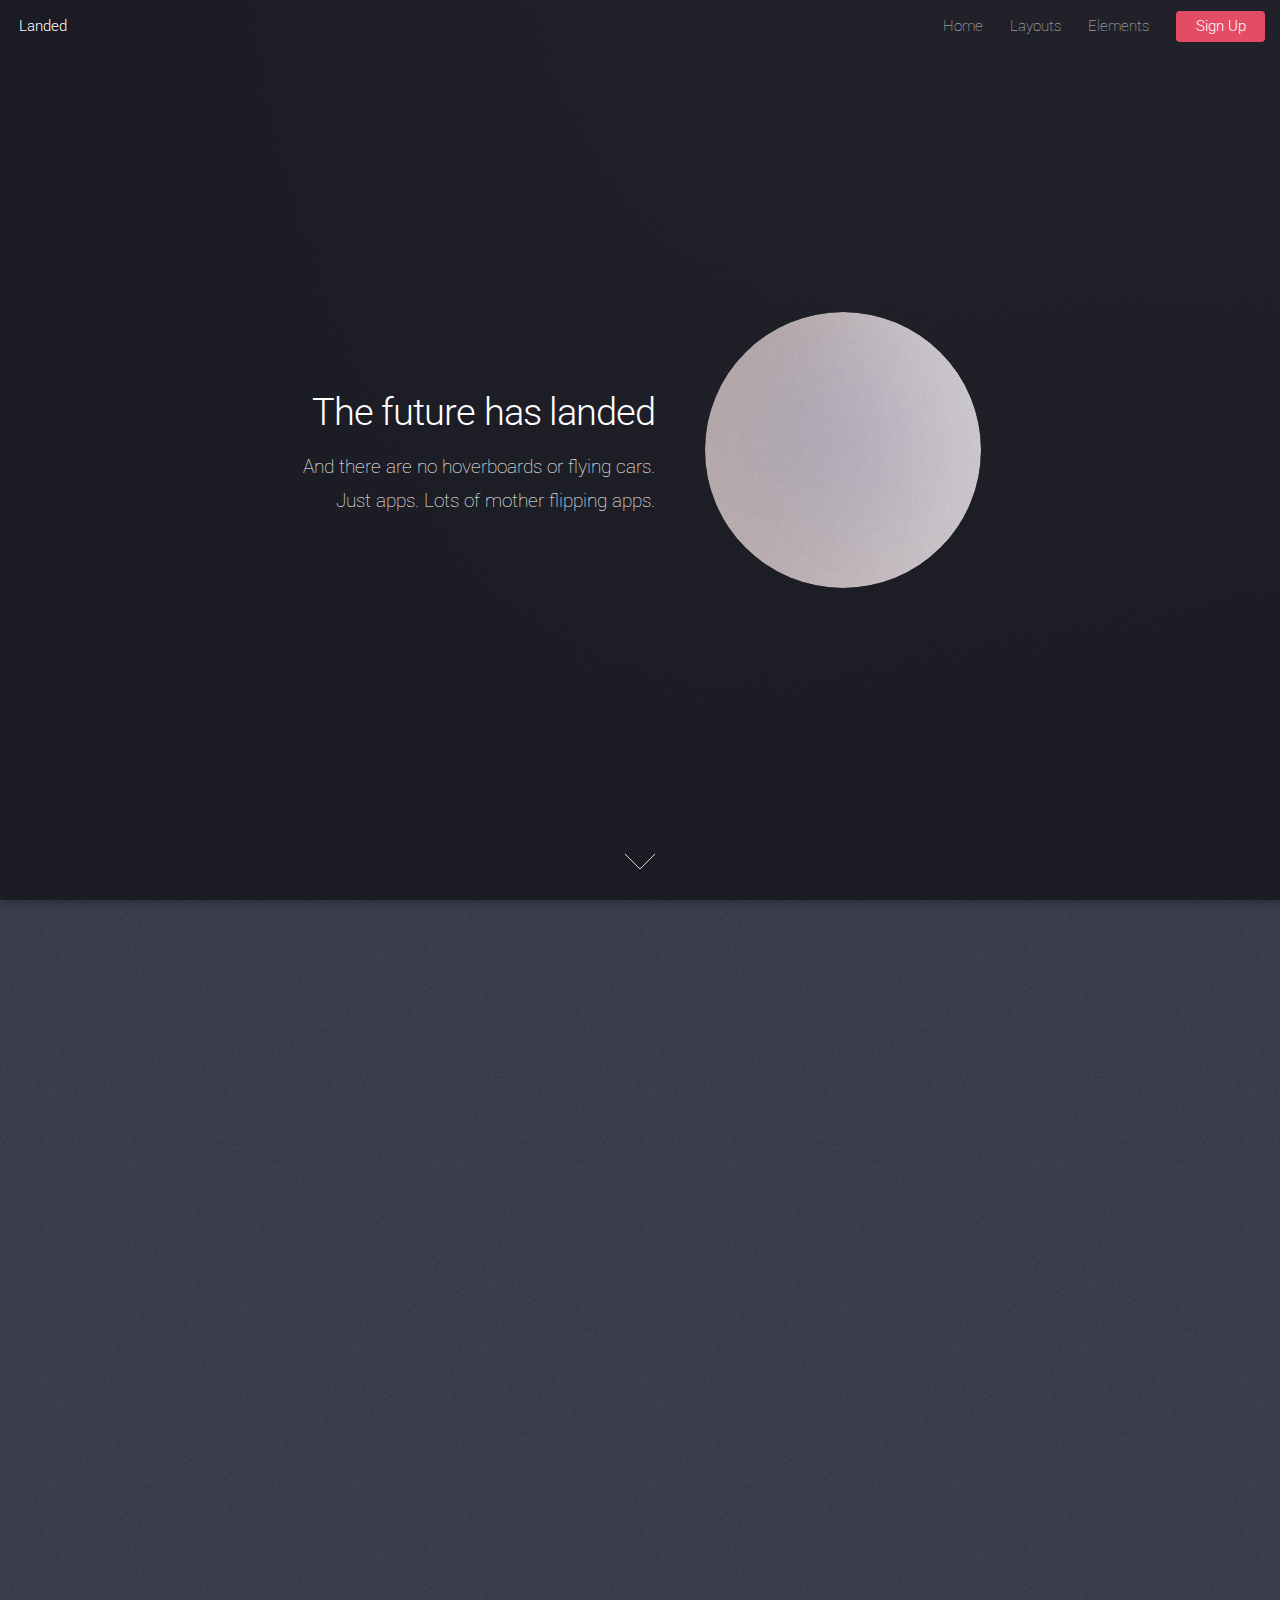
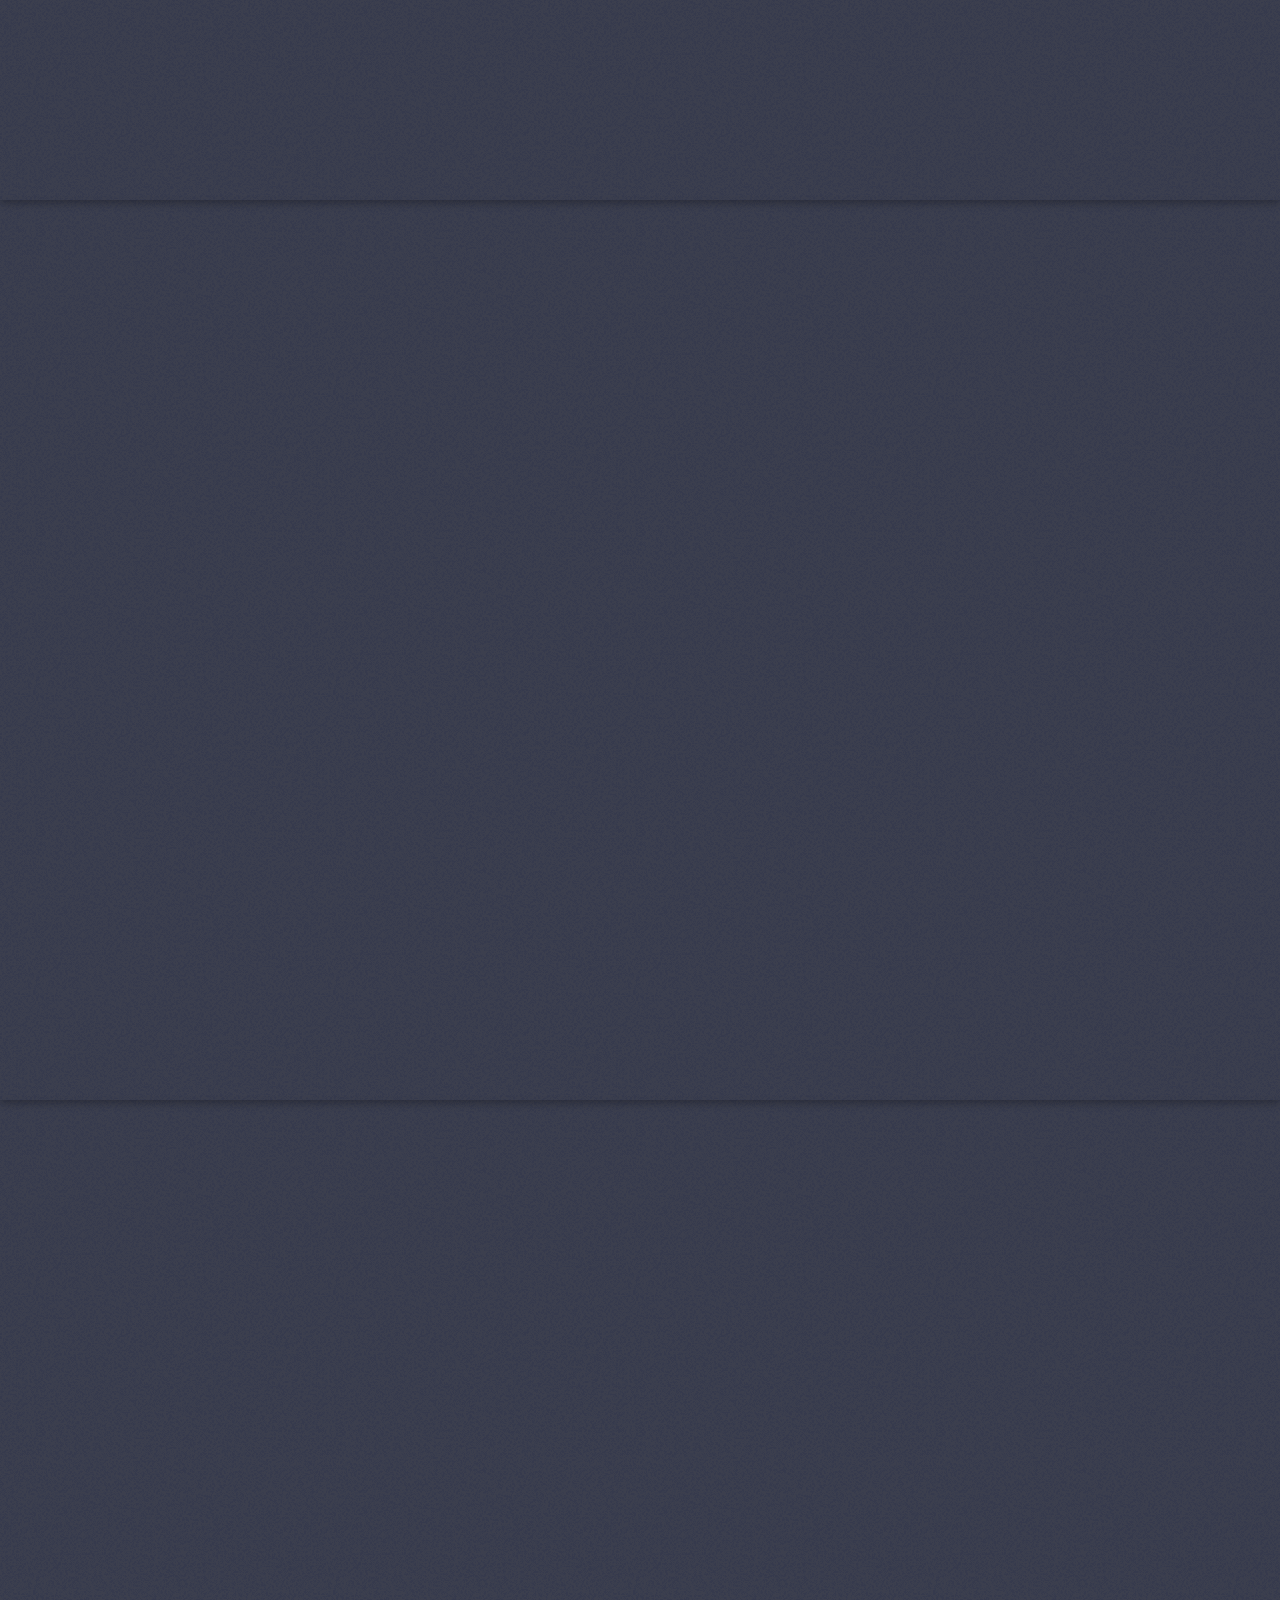
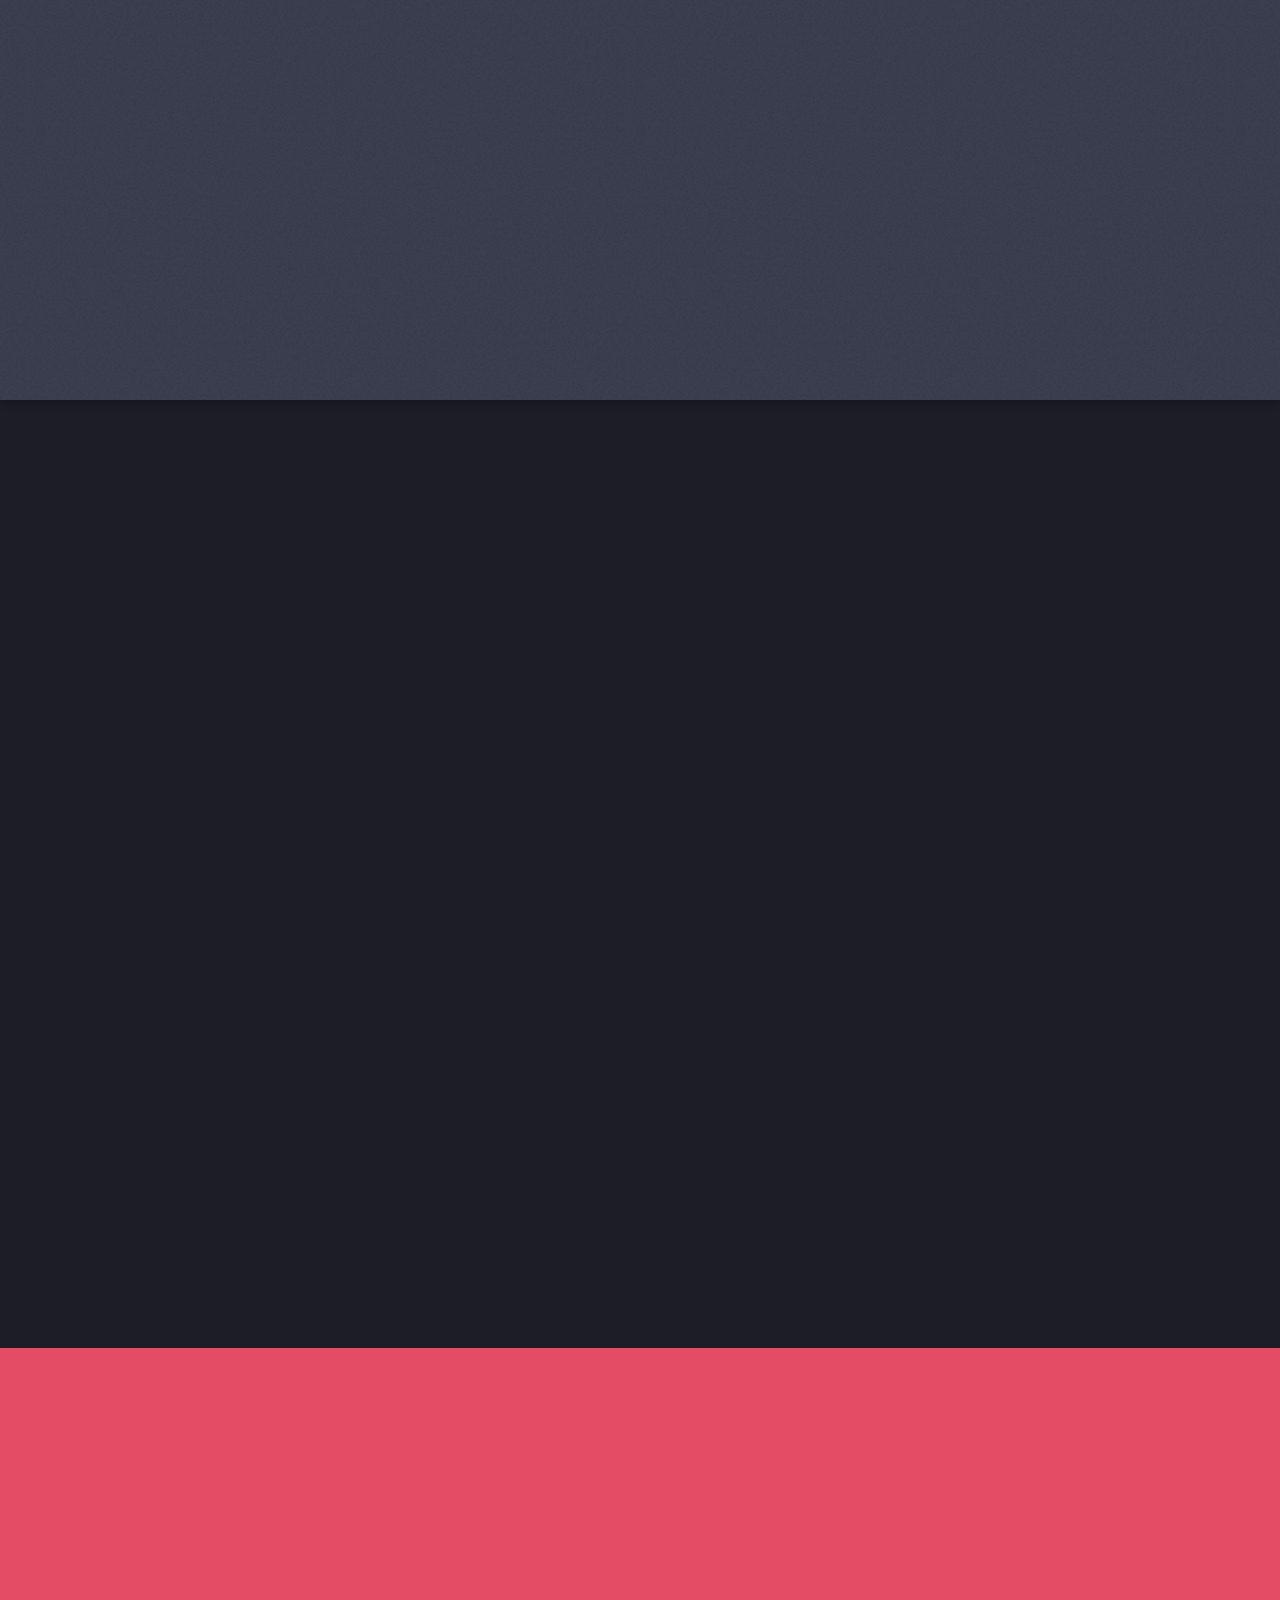
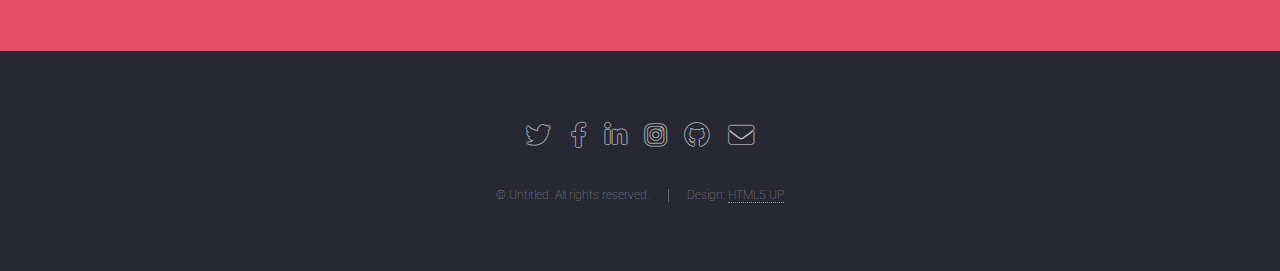
==== sitestuff/index.html @ 8fdb0ee1 "basic template for the site" ====
<!DOCTYPE HTML>
<!--
	Landed by HTML5 UP
	html5up.net | @ajlkn
	Free for personal and commercial use under the CCA 3.0 license (html5up.net/license)
-->
<html>
	<head>
		<title>Landed by HTML5 UP</title>
		<meta charset="utf-8" />
		<meta name="viewport" content="width=device-width, initial-scale=1, user-scalable=no" />
		<link rel="stylesheet" href="assets/css/main.css" />
		<noscript><link rel="stylesheet" href="assets/css/noscript.css" /></noscript>
	</head>
	<body class="is-preload landing">
		<div id="page-wrapper">

			<!-- Header -->
				<header id="header">
					<h1 id="logo"><a href="index.html">Landed</a></h1>
					<nav id="nav">
						<ul>
							<li><a href="index.html">Home</a></li>
							<li>
								<a href="#">Layouts</a>
								<ul>
									<li><a href="left-sidebar.html">Left Sidebar</a></li>
									<li><a href="right-sidebar.html">Right Sidebar</a></li>
									<li><a href="no-sidebar.html">No Sidebar</a></li>
									<li>
										<a href="#">Submenu</a>
										<ul>
											<li><a href="#">Option 1</a></li>
											<li><a href="#">Option 2</a></li>
											<li><a href="#">Option 3</a></li>
											<li><a href="#">Option 4</a></li>
										</ul>
									</li>
								</ul>
							</li>
							<li><a href="elements.html">Elements</a></li>
							<li><a href="#" class="button primary">Sign Up</a></li>
						</ul>
					</nav>
				</header>

			<!-- Banner -->
				<section id="banner">
					<div class="content">
						<header>
							<h2>The future has landed</h2>
							<p>And there are no hoverboards or flying cars.<br />
							Just apps. Lots of mother flipping apps.</p>
						</header>
						<span class="image"><img src="images/pic01.jpg" alt="" /></span>
					</div>
					<a href="#one" class="goto-next scrolly">Next</a>
				</section>

			<!-- One -->
				<section id="one" class="spotlight style1 bottom">
					<span class="image fit main"><img src="images/pic02.jpg" alt="" /></span>
					<div class="content">
						<div class="container">
							<div class="row">
								<div class="col-4 col-12-medium">
									<header>
										<h2>Odio faucibus ipsum integer consequat</h2>
										<p>Nascetur eu nibh vestibulum amet gravida nascetur praesent</p>
									</header>
								</div>
								<div class="col-4 col-12-medium">
									<p>Feugiat accumsan lorem eu ac lorem amet sed accumsan donec.
									Blandit orci porttitor semper. Arcu phasellus tortor enim mi
									nisi praesent dolor adipiscing. Integer mi sed nascetur cep aliquet
									augue varius tempus lobortis porttitor accumsan consequat
									adipiscing lorem dolor.</p>
								</div>
								<div class="col-4 col-12-medium">
									<p>Morbi enim nascetur et placerat lorem sed iaculis neque ante
									adipiscing adipiscing metus massa. Blandit orci porttitor semper.
									Arcu phasellus tortor enim mi mi nisi praesent adipiscing. Integer
									mi sed nascetur cep aliquet augue varius tempus. Feugiat lorem
									ipsum dolor nullam.</p>
								</div>
							</div>
						</div>
					</div>
					<a href="#two" class="goto-next scrolly">Next</a>
				</section>

			<!-- Two -->
				<section id="two" class="spotlight style2 right">
					<span class="image fit main"><img src="images/pic03.jpg" alt="" /></span>
					<div class="content">
						<header>
							<h2>Interdum amet non magna accumsan</h2>
							<p>Nunc commodo accumsan eget id nisi eu col volutpat magna</p>
						</header>
						<p>Feugiat accumsan lorem eu ac lorem amet ac arcu phasellus tortor enim mi mi nisi praesent adipiscing. Integer mi sed nascetur cep aliquet augue varius tempus lobortis porttitor lorem et accumsan consequat adipiscing lorem.</p>
						<ul class="actions">
							<li><a href="#" class="button">Learn More</a></li>
						</ul>
					</div>
					<a href="#three" class="goto-next scrolly">Next</a>
				</section>

			<!-- Three -->
				<section id="three" class="spotlight style3 left">
					<span class="image fit main bottom"><img src="images/pic04.jpg" alt="" /></span>
					<div class="content">
						<header>
							<h2>Interdum felis blandit praesent sed augue</h2>
							<p>Accumsan integer ultricies aliquam vel massa sapien phasellus</p>
						</header>
						<p>Feugiat accumsan lorem eu ac lorem amet ac arcu phasellus tortor enim mi mi nisi praesent adipiscing. Integer mi sed nascetur cep aliquet augue varius tempus lobortis porttitor lorem et accumsan consequat adipiscing lorem.</p>
						<ul class="actions">
							<li><a href="#" class="button">Learn More</a></li>
						</ul>
					</div>
					<a href="#four" class="goto-next scrolly">Next</a>
				</section>

			<!-- Four -->
				<section id="four" class="wrapper style1 special fade-up">
					<div class="container">
						<header class="major">
							<h2>Accumsan sed tempus adipiscing blandit</h2>
							<p>Iaculis ac volutpat vis non enim gravida nisi faucibus posuere arcu consequat</p>
						</header>
						<div class="box alt">
							<div class="row gtr-uniform">
								<section class="col-4 col-6-medium col-12-xsmall">
									<span class="icon solid alt major fa-chart-area"></span>
									<h3>Ipsum sed commodo</h3>
									<p>Feugiat accumsan lorem eu ac lorem amet accumsan donec. Blandit orci porttitor.</p>
								</section>
								<section class="col-4 col-6-medium col-12-xsmall">
									<span class="icon solid alt major fa-comment"></span>
									<h3>Eleifend lorem ornare</h3>
									<p>Feugiat accumsan lorem eu ac lorem amet accumsan donec. Blandit orci porttitor.</p>
								</section>
								<section class="col-4 col-6-medium col-12-xsmall">
									<span class="icon solid alt major fa-flask"></span>
									<h3>Cubilia cep lobortis</h3>
									<p>Feugiat accumsan lorem eu ac lorem amet accumsan donec. Blandit orci porttitor.</p>
								</section>
								<section class="col-4 col-6-medium col-12-xsmall">
									<span class="icon solid alt major fa-paper-plane"></span>
									<h3>Non semper interdum</h3>
									<p>Feugiat accumsan lorem eu ac lorem amet accumsan donec. Blandit orci porttitor.</p>
								</section>
								<section class="col-4 col-6-medium col-12-xsmall">
									<span class="icon solid alt major fa-file"></span>
									<h3>Odio laoreet accumsan</h3>
									<p>Feugiat accumsan lorem eu ac lorem amet accumsan donec. Blandit orci porttitor.</p>
								</section>
								<section class="col-4 col-6-medium col-12-xsmall">
									<span class="icon solid alt major fa-lock"></span>
									<h3>Massa arcu accumsan</h3>
									<p>Feugiat accumsan lorem eu ac lorem amet accumsan donec. Blandit orci porttitor.</p>
								</section>
							</div>
						</div>
						<footer class="major">
							<ul class="actions special">
								<li><a href="#" class="button">Magna sed feugiat</a></li>
							</ul>
						</footer>
					</div>
				</section>

			<!-- Five -->
				<section id="five" class="wrapper style2 special fade">
					<div class="container">
						<header>
							<h2>Magna faucibus lorem diam</h2>
							<p>Ante metus praesent faucibus ante integer id accumsan eleifend</p>
						</header>
						<form method="post" action="#" class="cta">
							<div class="row gtr-uniform gtr-50">
								<div class="col-8 col-12-xsmall"><input type="email" name="email" id="email" placeholder="Your Email Address" /></div>
								<div class="col-4 col-12-xsmall"><input type="submit" value="Get Started" class="fit primary" /></div>
							</div>
						</form>
					</div>
				</section>

			<!-- Footer -->
				<footer id="footer">
					<ul class="icons">
						<li><a href="#" class="icon brands alt fa-twitter"><span class="label">Twitter</span></a></li>
						<li><a href="#" class="icon brands alt fa-facebook-f"><span class="label">Facebook</span></a></li>
						<li><a href="#" class="icon brands alt fa-linkedin-in"><span class="label">LinkedIn</span></a></li>
						<li><a href="#" class="icon brands alt fa-instagram"><span class="label">Instagram</span></a></li>
						<li><a href="#" class="icon brands alt fa-github"><span class="label">GitHub</span></a></li>
						<li><a href="#" class="icon solid alt fa-envelope"><span class="label">Email</span></a></li>
					</ul>
					<ul class="copyright">
						<li>&copy; Untitled. All rights reserved.</li><li>Design: <a href="http://html5up.net">HTML5 UP</a></li>
					</ul>
				</footer>

		</div>

		<!-- Scripts -->
			<script src="assets/js/jquery.min.js"></script>
			<script src="assets/js/jquery.scrolly.min.js"></script>
			<script src="assets/js/jquery.dropotron.min.js"></script>
			<script src="assets/js/jquery.scrollex.min.js"></script>
			<script src="assets/js/browser.min.js"></script>
			<script src="assets/js/breakpoints.min.js"></script>
			<script src="assets/js/util.js"></script>
			<script src="assets/js/main.js"></script>

	</body>
</html>
---- sitestuff/assets/css/main.css ----
@import url("fontawesome-all.min.css");
@import url("https://fonts.googleapis.com/css?family=Roboto:100,300,100italic,300italic");

/*
	Landed by HTML5 UP
	html5up.net | @ajlkn
	Free for personal and commercial use under the CCA 3.0 license (html5up.net/license)
*/

html, body, div, span, applet, object,
iframe, h1, h2, h3, h4, h5, h6, p, blockquote,
pre, a, abbr, acronym, address, big, cite,
code, del, dfn, em, img, ins, kbd, q, s, samp,
small, strike, strong, sub, sup, tt, var, b,
u, i, center, dl, dt, dd, ol, ul, li, fieldset,
form, label, legend, table, caption, tbody,
tfoot, thead, tr, th, td, article, aside,
canvas, details, embed, figure, figcaption,
footer, header, hgroup, menu, nav, output, ruby,
section, summary, time, mark, audio, video {
	margin: 0;
	padding: 0;
	border: 0;
	font-size: 100%;
	font: inherit;
	vertical-align: baseline;}

article, aside, details, figcaption, figure,
footer, header, hgroup, menu, nav, section {
	display: block;}

body {
	line-height: 1;
}

ol, ul {
	list-style: none;
}

blockquote, q {
	quotes: none;
}

	blockquote:before, blockquote:after, q:before, q:after {
		content: '';
		content: none;
	}

table {
	border-collapse: collapse;
	border-spacing: 0;
}

body {
	-webkit-text-size-adjust: none;
}

mark {
	background-color: transparent;
	color: inherit;
}

input::-moz-focus-inner {
	border: 0;
	padding: 0;
}

input, select, textarea {
	-moz-appearance: none;
	-webkit-appearance: none;
	-ms-appearance: none;
	appearance: none;
}

/* Basic */

	html {
		box-sizing: border-box;
	}

	*, *:before, *:after {
		box-sizing: inherit;
	}

	html, body {
		background: #1c1d26;
	}

	body.is-preload *, body.is-preload *:before, body.is-preload *:after {
		-moz-animation: none !important;
		-webkit-animation: none !important;
		-ms-animation: none !important;
		animation: none !important;
		-moz-transition: none !important;
		-webkit-transition: none !important;
		-ms-transition: none !important;
		transition: none !important;
	}

	body, input, select, textarea {
		color: rgba(255, 255, 255, 0.75);
		font-family: "Roboto", Helvetica, sans-serif;
		font-size: 15pt;
		font-weight: 100;
		line-height: 1.75em;
	}

	a {
		-moz-transition: border-color 0.2s ease-in-out, color 0.2s ease-in-out;
		-webkit-transition: border-color 0.2s ease-in-out, color 0.2s ease-in-out;
		-ms-transition: border-color 0.2s ease-in-out, color 0.2s ease-in-out;
		transition: border-color 0.2s ease-in-out, color 0.2s ease-in-out;
		border-bottom: dotted 1px;
		color: #e44c65;
		text-decoration: none;
	}

		a:hover {
			color: #e44c65 !important;
			border-bottom-color: transparent;
		}

	strong, b {
		color: #ffffff;
		font-weight: 300;
	}

	em, i {
		font-style: italic;
	}

	p {
		margin: 0 0 2em 0;
	}

	h1, h2, h3, h4, h5, h6 {
		color: #ffffff;
		font-weight: 300;
		line-height: 1em;
		margin: 0 0 1em 0;
	}

		h1 a, h2 a, h3 a, h4 a, h5 a, h6 a {
			color: inherit;
			border: 0;
		}

	h2 {
		font-size: 2em;
		line-height: 1.5em;
		letter-spacing: -0.025em;
	}

	h3 {
		font-size: 1.35em;
		line-height: 1.5em;
	}

	h4 {
		font-size: 1.1em;
		line-height: 1.5em;
	}

	h5 {
		font-size: 0.9em;
		line-height: 1.5em;
	}

	h6 {
		font-size: 0.7em;
		line-height: 1.5em;
	}

	sub {
		font-size: 0.8em;
		position: relative;
		top: 0.5em;
	}

	sup {
		font-size: 0.8em;
		position: relative;
		top: -0.5em;
	}

	hr {
		border: 0;
		border-bottom: solid 1px rgba(255, 255, 255, 0.3);
		margin: 3em 0;
	}

		hr.major {
			margin: 4em 0;
		}

	blockquote {
		border-left: solid 4px rgba(255, 255, 255, 0.3);
		font-style: italic;
		margin: 0 0 2em 0;
		padding: 0.5em 0 0.5em 2em;
	}

	code {
		background: rgba(255, 255, 255, 0.075);
		border-radius: 4px;
		font-family: "Courier New", monospace;
		font-size: 0.9em;
		margin: 0 0.25em;
		padding: 0.25em 0.65em;
	}

	pre {
		-webkit-overflow-scrolling: touch;
		font-family: "Courier New", monospace;
		font-size: 0.9em;
		margin: 0 0 2em 0;
	}

		pre code {
			display: block;
			line-height: 1.75em;
			padding: 1em 1.5em;
			overflow-x: auto;
		}

	.align-left {
		text-align: left;
	}

	.align-center {
		text-align: center;
	}

	.align-right {
		text-align: right;
	}

/* Loader */

	@-moz-keyframes spinner-show {
		0% {
			opacity: 0;
		}

		100% {
			opacity: 1;
		}
	}

	@-webkit-keyframes spinner-show {
		0% {
			opacity: 0;
		}

		100% {
			opacity: 1;
		}
	}

	@-ms-keyframes spinner-show {
		0% {
			opacity: 0;
		}

		100% {
			opacity: 1;
		}
	}

	@keyframes spinner-show {
		0% {
			opacity: 0;
		}

		100% {
			opacity: 1;
		}
	}

	@-moz-keyframes spinner-hide {
		0% {
			color: rgba(255, 255, 255, 0.15);
			z-index: 100001;
			-moz-transform: scale(1) rotate(0deg);
			-webkit-transform: scale(1) rotate(0deg);
			-ms-transform: scale(1) rotate(0deg);
			transform: scale(1) rotate(0deg);
		}

		99% {
			color: #1c1d26;
			z-index: 100001;
			-moz-transform: scale(0.5) rotate(360deg);
			-webkit-transform: scale(0.5) rotate(360deg);
			-ms-transform: scale(0.5) rotate(360deg);
			transform: scale(0.5) rotate(360deg);
		}

		100% {
			color: #1c1d26;
			z-index: -1;
			-moz-transform: scale(0.5) rotate(360deg);
			-webkit-transform: scale(0.5) rotate(360deg);
			-ms-transform: scale(0.5) rotate(360deg);
			transform: scale(0.5) rotate(360deg);
		}
	}

	@-webkit-keyframes spinner-hide {
		0% {
			color: rgba(255, 255, 255, 0.15);
			z-index: 100001;
			-moz-transform: scale(1) rotate(0deg);
			-webkit-transform: scale(1) rotate(0deg);
			-ms-transform: scale(1) rotate(0deg);
			transform: scale(1) rotate(0deg);
		}

		99% {
			color: #1c1d26;
			z-index: 100001;
			-moz-transform: scale(0.5) rotate(360deg);
			-webkit-transform: scale(0.5) rotate(360deg);
			-ms-transform: scale(0.5) rotate(360deg);
			transform: scale(0.5) rotate(360deg);
		}

		100% {
			color: #1c1d26;
			z-index: -1;
			-moz-transform: scale(0.5) rotate(360deg);
			-webkit-transform: scale(0.5) rotate(360deg);
			-ms-transform: scale(0.5) rotate(360deg);
			transform: scale(0.5) rotate(360deg);
		}
	}

	@-ms-keyframes spinner-hide {
		0% {
			color: rgba(255, 255, 255, 0.15);
			z-index: 100001;
			-moz-transform: scale(1) rotate(0deg);
			-webkit-transform: scale(1) rotate(0deg);
			-ms-transform: scale(1) rotate(0deg);
			transform: scale(1) rotate(0deg);
		}

		99% {
			color: #1c1d26;
			z-index: 100001;
			-moz-transform: scale(0.5) rotate(360deg);
			-webkit-transform: scale(0.5) rotate(360deg);
			-ms-transform: scale(0.5) rotate(360deg);
			transform: scale(0.5) rotate(360deg);
		}

		100% {
			color: #1c1d26;
			z-index: -1;
			-moz-transform: scale(0.5) rotate(360deg);
			-webkit-transform: scale(0.5) rotate(360deg);
			-ms-transform: scale(0.5) rotate(360deg);
			transform: scale(0.5) rotate(360deg);
		}
	}

	@keyframes spinner-hide {
		0% {
			color: rgba(255, 255, 255, 0.15);
			z-index: 100001;
			-moz-transform: scale(1) rotate(0deg);
			-webkit-transform: scale(1) rotate(0deg);
			-ms-transform: scale(1) rotate(0deg);
			transform: scale(1) rotate(0deg);
		}

		99% {
			color: #1c1d26;
			z-index: 100001;
			-moz-transform: scale(0.5) rotate(360deg);
			-webkit-transform: scale(0.5) rotate(360deg);
			-ms-transform: scale(0.5) rotate(360deg);
			transform: scale(0.5) rotate(360deg);
		}

		100% {
			color: #1c1d26;
			z-index: -1;
			-moz-transform: scale(0.5) rotate(360deg);
			-webkit-transform: scale(0.5) rotate(360deg);
			-ms-transform: scale(0.5) rotate(360deg);
			transform: scale(0.5) rotate(360deg);
		}
	}

	@-moz-keyframes spinner-rotate {
		0% {
			-moz-transform: scale(1) rotate(0deg);
			-webkit-transform: scale(1) rotate(0deg);
			-ms-transform: scale(1) rotate(0deg);
			transform: scale(1) rotate(0deg);
		}

		100% {
			-moz-transform: scale(1) rotate(360deg);
			-webkit-transform: scale(1) rotate(360deg);
			-ms-transform: scale(1) rotate(360deg);
			transform: scale(1) rotate(360deg);
		}
	}

	@-webkit-keyframes spinner-rotate {
		0% {
			-moz-transform: scale(1) rotate(0deg);
			-webkit-transform: scale(1) rotate(0deg);
			-ms-transform: scale(1) rotate(0deg);
			transform: scale(1) rotate(0deg);
		}

		100% {
			-moz-transform: scale(1) rotate(360deg);
			-webkit-transform: scale(1) rotate(360deg);
			-ms-transform: scale(1) rotate(360deg);
			transform: scale(1) rotate(360deg);
		}
	}

	@-ms-keyframes spinner-rotate {
		0% {
			-moz-transform: scale(1) rotate(0deg);
			-webkit-transform: scale(1) rotate(0deg);
			-ms-transform: scale(1) rotate(0deg);
			transform: scale(1) rotate(0deg);
		}

		100% {
			-moz-transform: scale(1) rotate(360deg);
			-webkit-transform: scale(1) rotate(360deg);
			-ms-transform: scale(1) rotate(360deg);
			transform: scale(1) rotate(360deg);
		}
	}

	@keyframes spinner-rotate {
		0% {
			-moz-transform: scale(1) rotate(0deg);
			-webkit-transform: scale(1) rotate(0deg);
			-ms-transform: scale(1) rotate(0deg);
			transform: scale(1) rotate(0deg);
		}

		100% {
			-moz-transform: scale(1) rotate(360deg);
			-webkit-transform: scale(1) rotate(360deg);
			-ms-transform: scale(1) rotate(360deg);
			transform: scale(1) rotate(360deg);
		}
	}

	@-moz-keyframes overlay-hide {
		0% {
			opacity: 1;
			z-index: 100000;
		}

		15% {
			opacity: 1;
			z-index: 100000;
		}

		99% {
			opacity: 0;
			z-index: 100000;
		}

		100% {
			opacity: 0;
			z-index: -1;
		}
	}

	@-webkit-keyframes overlay-hide {
		0% {
			opacity: 1;
			z-index: 100000;
		}

		15% {
			opacity: 1;
			z-index: 100000;
		}

		99% {
			opacity: 0;
			z-index: 100000;
		}

		100% {
			opacity: 0;
			z-index: -1;
		}
	}

	@-ms-keyframes overlay-hide {
		0% {
			opacity: 1;
			z-index: 100000;
		}

		15% {
			opacity: 1;
			z-index: 100000;
		}

		99% {
			opacity: 0;
			z-index: 100000;
		}

		100% {
			opacity: 0;
			z-index: -1;
		}
	}

	@keyframes overlay-hide {
		0% {
			opacity: 1;
			z-index: 100000;
		}

		15% {
			opacity: 1;
			z-index: 100000;
		}

		99% {
			opacity: 0;
			z-index: 100000;
		}

		100% {
			opacity: 0;
			z-index: -1;
		}
	}

	body.landing {
		text-decoration: none;
	}

		body.landing:before {
			-moz-osx-font-smoothing: grayscale;
			-webkit-font-smoothing: antialiased;
			display: inline-block;
			font-style: normal;
			font-variant: normal;
			text-rendering: auto;
			line-height: 1;
			text-transform: none !important;
			font-family: 'Font Awesome 5 Free';
			font-weight: 900;
		}

		body.landing:before {
			-moz-animation: spinner-show 1.5s 1 0.25s ease forwards, spinner-hide 0.25s ease-in-out forwards !important;
			-webkit-animation: spinner-show 1.5s 1 0.25s ease forwards, spinner-hide 0.25s ease-in-out forwards !important;
			-ms-animation: spinner-show 1.5s 1 0.25s ease forwards, spinner-hide 0.25s ease-in-out forwards !important;
			animation: spinner-show 1.5s 1 0.25s ease forwards, spinner-hide 0.25s ease-in-out forwards !important;
			-moz-transform-origin: 50% 50%;
			-webkit-transform-origin: 50% 50%;
			-ms-transform-origin: 50% 50%;
			transform-origin: 50% 50%;
			color: rgba(255, 255, 255, 0.15);
			content: '\f1ce';
			cursor: default;
			display: block;
			font-size: 2em;
			height: 2em;
			left: 50%;
			line-height: 2em;
			margin: -1em 0 0 -1em;
			opacity: 0;
			position: fixed;
			text-align: center;
			top: 50%;
			width: 2em;
			z-index: -1;
		}

		body.landing:after {
			-moz-animation: overlay-hide 1.5s ease-in forwards !important;
			-webkit-animation: overlay-hide 1.5s ease-in forwards !important;
			-ms-animation: overlay-hide 1.5s ease-in forwards !important;
			animation: overlay-hide 1.5s ease-in forwards !important;
			background: #1c1d26;
			content: '';
			display: block;
			height: 100%;
			left: 0;
			opacity: 0;
			position: fixed;
			top: 0;
			width: 100%;
			z-index: -1;
		}

		body.landing.is-preload:before {
			-moz-animation: spinner-show 1.5s 1 0.25s ease forwards, spinner-rotate 0.75s infinite linear !important;
			-webkit-animation: spinner-show 1.5s 1 0.25s ease forwards, spinner-rotate 0.75s infinite linear !important;
			-ms-animation: spinner-show 1.5s 1 0.25s ease forwards, spinner-rotate 0.75s infinite linear !important;
			animation: spinner-show 1.5s 1 0.25s ease forwards, spinner-rotate 0.75s infinite linear !important;
			z-index: 100001;
		}

		body.landing.is-preload:after {
			-moz-animation: none !important;
			-webkit-animation: none !important;
			-ms-animation: none !important;
			animation: none !important;
			opacity: 1;
			z-index: 100000;
		}

	@media (-webkit-min-device-pixel-ratio: 2) {

		body.landing:before {
			line-height: 2.025em;
		}

	}

/* Container */

	.container {
		margin: 0 auto;
		max-width: calc(100% - 4em);
		width: 70em;
	}

		.container.xsmall {
			width: 17.5em;
		}

		.container.small {
			width: 35em;
		}

		.container.medium {
			width: 52.5em;
		}

		.container.large {
			width: 87.5em;
		}

		.container.xlarge {
			width: 105em;
		}

		.container.max {
			width: 100%;
		}

		@media screen and (max-width: 1280px) {

			.container {
				width: 90%;
				max-width: 100%;
			}

		}

		@media screen and (max-width: 980px) {

			.container {
				width: 100% !important;
			}

		}

/* Row */

	.row {
		display: flex;
		flex-wrap: wrap;
		box-sizing: border-box;
		align-items: stretch;
	}

		.row > * {
			box-sizing: border-box;
		}

		.row.gtr-uniform > * > :last-child {
			margin-bottom: 0;
		}

		.row.aln-left {
			justify-content: flex-start;
		}

		.row.aln-center {
			justify-content: center;
		}

		.row.aln-right {
			justify-content: flex-end;
		}

		.row.aln-top {
			align-items: flex-start;
		}

		.row.aln-middle {
			align-items: center;
		}

		.row.aln-bottom {
			align-items: flex-end;
		}

		.row > .imp {
			order: -1;
		}

		.row > .col-1 {
			width: 8.33333%;
		}

		.row > .off-1 {
			margin-left: 8.33333%;
		}

		.row > .col-2 {
			width: 16.66667%;
		}

		.row > .off-2 {
			margin-left: 16.66667%;
		}

		.row > .col-3 {
			width: 25%;
		}

		.row > .off-3 {
			margin-left: 25%;
		}

		.row > .col-4 {
			width: 33.33333%;
		}

		.row > .off-4 {
			margin-left: 33.33333%;
		}

		.row > .col-5 {
			width: 41.66667%;
		}

		.row > .off-5 {
			margin-left: 41.66667%;
		}

		.row > .col-6 {
			width: 50%;
		}

		.row > .off-6 {
			margin-left: 50%;
		}

		.row > .col-7 {
			width: 58.33333%;
		}

		.row > .off-7 {
			margin-left: 58.33333%;
		}

		.row > .col-8 {
			width: 66.66667%;
		}

		.row > .off-8 {
			margin-left: 66.66667%;
		}

		.row > .col-9 {
			width: 75%;
		}

		.row > .off-9 {
			margin-left: 75%;
		}

		.row > .col-10 {
			width: 83.33333%;
		}

		.row > .off-10 {
			margin-left: 83.33333%;
		}

		.row > .col-11 {
			width: 91.66667%;
		}

		.row > .off-11 {
			margin-left: 91.66667%;
		}

		.row > .col-12 {
			width: 100%;
		}

		.row > .off-12 {
			margin-left: 100%;
		}

		.row.gtr-0 {
			margin-top: 0;
			margin-left: 0em;
		}

			.row.gtr-0 > * {
				padding: 0 0 0 0em;
			}

			.row.gtr-0.gtr-uniform {
				margin-top: 0em;
			}

				.row.gtr-0.gtr-uniform > * {
					padding-top: 0em;
				}

		.row.gtr-25 {
			margin-top: 0;
			margin-left: -0.625em;
		}

			.row.gtr-25 > * {
				padding: 0 0 0 0.625em;
			}

			.row.gtr-25.gtr-uniform {
				margin-top: -0.625em;
			}

				.row.gtr-25.gtr-uniform > * {
					padding-top: 0.625em;
				}

		.row.gtr-50 {
			margin-top: 0;
			margin-left: -1.25em;
		}

			.row.gtr-50 > * {
				padding: 0 0 0 1.25em;
			}

			.row.gtr-50.gtr-uniform {
				margin-top: -1.25em;
			}

				.row.gtr-50.gtr-uniform > * {
					padding-top: 1.25em;
				}

		.row {
			margin-top: 0;
			margin-left: -2.5em;
		}

			.row > * {
				padding: 0 0 0 2.5em;
			}

			.row.gtr-uniform {
				margin-top: -2.5em;
			}

				.row.gtr-uniform > * {
					padding-top: 2.5em;
				}

		.row.gtr-150 {
			margin-top: 0;
			margin-left: -3.75em;
		}

			.row.gtr-150 > * {
				padding: 0 0 0 3.75em;
			}

			.row.gtr-150.gtr-uniform {
				margin-top: -3.75em;
			}

				.row.gtr-150.gtr-uniform > * {
					padding-top: 3.75em;
				}

		.row.gtr-200 {
			margin-top: 0;
			margin-left: -5em;
		}

			.row.gtr-200 > * {
				padding: 0 0 0 5em;
			}

			.row.gtr-200.gtr-uniform {
				margin-top: -5em;
			}

				.row.gtr-200.gtr-uniform > * {
					padding-top: 5em;
				}

		@media screen and (max-width: 1680px) {

			.row {
				display: flex;
				flex-wrap: wrap;
				box-sizing: border-box;
				align-items: stretch;
			}

				.row > * {
					box-sizing: border-box;
				}

				.row.gtr-uniform > * > :last-child {
					margin-bottom: 0;
				}

				.row.aln-left {
					justify-content: flex-start;
				}

				.row.aln-center {
					justify-content: center;
				}

				.row.aln-right {
					justify-content: flex-end;
				}

				.row.aln-top {
					align-items: flex-start;
				}

				.row.aln-middle {
					align-items: center;
				}

				.row.aln-bottom {
					align-items: flex-end;
				}

				.row > .imp-xlarge {
					order: -1;
				}

				.row > .col-1-xlarge {
					width: 8.33333%;
				}

				.row > .off-1-xlarge {
					margin-left: 8.33333%;
				}

				.row > .col-2-xlarge {
					width: 16.66667%;
				}

				.row > .off-2-xlarge {
					margin-left: 16.66667%;
				}

				.row > .col-3-xlarge {
					width: 25%;
				}

				.row > .off-3-xlarge {
					margin-left: 25%;
				}

				.row > .col-4-xlarge {
					width: 33.33333%;
				}

				.row > .off-4-xlarge {
					margin-left: 33.33333%;
				}

				.row > .col-5-xlarge {
					width: 41.66667%;
				}

				.row > .off-5-xlarge {
					margin-left: 41.66667%;
				}

				.row > .col-6-xlarge {
					width: 50%;
				}

				.row > .off-6-xlarge {
					margin-left: 50%;
				}

				.row > .col-7-xlarge {
					width: 58.33333%;
				}

				.row > .off-7-xlarge {
					margin-left: 58.33333%;
				}

				.row > .col-8-xlarge {
					width: 66.66667%;
				}

				.row > .off-8-xlarge {
					margin-left: 66.66667%;
				}

				.row > .col-9-xlarge {
					width: 75%;
				}

				.row > .off-9-xlarge {
					margin-left: 75%;
				}

				.row > .col-10-xlarge {
					width: 83.33333%;
				}

				.row > .off-10-xlarge {
					margin-left: 83.33333%;
				}

				.row > .col-11-xlarge {
					width: 91.66667%;
				}

				.row > .off-11-xlarge {
					margin-left: 91.66667%;
				}

				.row > .col-12-xlarge {
					width: 100%;
				}

				.row > .off-12-xlarge {
					margin-left: 100%;
				}

				.row.gtr-0 {
					margin-top: 0;
					margin-left: 0em;
				}

					.row.gtr-0 > * {
						padding: 0 0 0 0em;
					}

					.row.gtr-0.gtr-uniform {
						margin-top: 0em;
					}

						.row.gtr-0.gtr-uniform > * {
							padding-top: 0em;
						}

				.row.gtr-25 {
					margin-top: 0;
					margin-left: -0.625em;
				}

					.row.gtr-25 > * {
						padding: 0 0 0 0.625em;
					}

					.row.gtr-25.gtr-uniform {
						margin-top: -0.625em;
					}

						.row.gtr-25.gtr-uniform > * {
							padding-top: 0.625em;
						}

				.row.gtr-50 {
					margin-top: 0;
					margin-left: -1.25em;
				}

					.row.gtr-50 > * {
						padding: 0 0 0 1.25em;
					}

					.row.gtr-50.gtr-uniform {
						margin-top: -1.25em;
					}

						.row.gtr-50.gtr-uniform > * {
							padding-top: 1.25em;
						}

				.row {
					margin-top: 0;
					margin-left: -2.5em;
				}

					.row > * {
						padding: 0 0 0 2.5em;
					}

					.row.gtr-uniform {
						margin-top: -2.5em;
					}

						.row.gtr-uniform > * {
							padding-top: 2.5em;
						}

				.row.gtr-150 {
					margin-top: 0;
					margin-left: -3.75em;
				}

					.row.gtr-150 > * {
						padding: 0 0 0 3.75em;
					}

					.row.gtr-150.gtr-uniform {
						margin-top: -3.75em;
					}

						.row.gtr-150.gtr-uniform > * {
							padding-top: 3.75em;
						}

				.row.gtr-200 {
					margin-top: 0;
					margin-left: -5em;
				}

					.row.gtr-200 > * {
						padding: 0 0 0 5em;
					}

					.row.gtr-200.gtr-uniform {
						margin-top: -5em;
					}

						.row.gtr-200.gtr-uniform > * {
							padding-top: 5em;
						}

		}

		@media screen and (max-width: 1280px) {

			.row {
				display: flex;
				flex-wrap: wrap;
				box-sizing: border-box;
				align-items: stretch;
			}

				.row > * {
					box-sizing: border-box;
				}

				.row.gtr-uniform > * > :last-child {
					margin-bottom: 0;
				}

				.row.aln-left {
					justify-content: flex-start;
				}

				.row.aln-center {
					justify-content: center;
				}

				.row.aln-right {
					justify-content: flex-end;
				}

				.row.aln-top {
					align-items: flex-start;
				}

				.row.aln-middle {
					align-items: center;
				}

				.row.aln-bottom {
					align-items: flex-end;
				}

				.row > .imp-large {
					order: -1;
				}

				.row > .col-1-large {
					width: 8.33333%;
				}

				.row > .off-1-large {
					margin-left: 8.33333%;
				}

				.row > .col-2-large {
					width: 16.66667%;
				}

				.row > .off-2-large {
					margin-left: 16.66667%;
				}

				.row > .col-3-large {
					width: 25%;
				}

				.row > .off-3-large {
					margin-left: 25%;
				}

				.row > .col-4-large {
					width: 33.33333%;
				}

				.row > .off-4-large {
					margin-left: 33.33333%;
				}

				.row > .col-5-large {
					width: 41.66667%;
				}

				.row > .off-5-large {
					margin-left: 41.66667%;
				}

				.row > .col-6-large {
					width: 50%;
				}

				.row > .off-6-large {
					margin-left: 50%;
				}

				.row > .col-7-large {
					width: 58.33333%;
				}

				.row > .off-7-large {
					margin-left: 58.33333%;
				}

				.row > .col-8-large {
					width: 66.66667%;
				}

				.row > .off-8-large {
					margin-left: 66.66667%;
				}

				.row > .col-9-large {
					width: 75%;
				}

				.row > .off-9-large {
					margin-left: 75%;
				}

				.row > .col-10-large {
					width: 83.33333%;
				}

				.row > .off-10-large {
					margin-left: 83.33333%;
				}

				.row > .col-11-large {
					width: 91.66667%;
				}

				.row > .off-11-large {
					margin-left: 91.66667%;
				}

				.row > .col-12-large {
					width: 100%;
				}

				.row > .off-12-large {
					margin-left: 100%;
				}

				.row.gtr-0 {
					margin-top: 0;
					margin-left: 0em;
				}

					.row.gtr-0 > * {
						padding: 0 0 0 0em;
					}

					.row.gtr-0.gtr-uniform {
						margin-top: 0em;
					}

						.row.gtr-0.gtr-uniform > * {
							padding-top: 0em;
						}

				.row.gtr-25 {
					margin-top: 0;
					margin-left: -0.625em;
				}

					.row.gtr-25 > * {
						padding: 0 0 0 0.625em;
					}

					.row.gtr-25.gtr-uniform {
						margin-top: -0.625em;
					}

						.row.gtr-25.gtr-uniform > * {
							padding-top: 0.625em;
						}

				.row.gtr-50 {
					margin-top: 0;
					margin-left: -1.25em;
				}

					.row.gtr-50 > * {
						padding: 0 0 0 1.25em;
					}

					.row.gtr-50.gtr-uniform {
						margin-top: -1.25em;
					}

						.row.gtr-50.gtr-uniform > * {
							padding-top: 1.25em;
						}

				.row {
					margin-top: 0;
					margin-left: -2.5em;
				}

					.row > * {
						padding: 0 0 0 2.5em;
					}

					.row.gtr-uniform {
						margin-top: -2.5em;
					}

						.row.gtr-uniform > * {
							padding-top: 2.5em;
						}

				.row.gtr-150 {
					margin-top: 0;
					margin-left: -3.75em;
				}

					.row.gtr-150 > * {
						padding: 0 0 0 3.75em;
					}

					.row.gtr-150.gtr-uniform {
						margin-top: -3.75em;
					}

						.row.gtr-150.gtr-uniform > * {
							padding-top: 3.75em;
						}

				.row.gtr-200 {
					margin-top: 0;
					margin-left: -5em;
				}

					.row.gtr-200 > * {
						padding: 0 0 0 5em;
					}

					.row.gtr-200.gtr-uniform {
						margin-top: -5em;
					}

						.row.gtr-200.gtr-uniform > * {
							padding-top: 5em;
						}

		}

		@media screen and (max-width: 980px) {

			.row {
				display: flex;
				flex-wrap: wrap;
				box-sizing: border-box;
				align-items: stretch;
			}

				.row > * {
					box-sizing: border-box;
				}

				.row.gtr-uniform > * > :last-child {
					margin-bottom: 0;
				}

				.row.aln-left {
					justify-content: flex-start;
				}

				.row.aln-center {
					justify-content: center;
				}

				.row.aln-right {
					justify-content: flex-end;
				}

				.row.aln-top {
					align-items: flex-start;
				}

				.row.aln-middle {
					align-items: center;
				}

				.row.aln-bottom {
					align-items: flex-end;
				}

				.row > .imp-medium {
					order: -1;
				}

				.row > .col-1-medium {
					width: 8.33333%;
				}

				.row > .off-1-medium {
					margin-left: 8.33333%;
				}

				.row > .col-2-medium {
					width: 16.66667%;
				}

				.row > .off-2-medium {
					margin-left: 16.66667%;
				}

				.row > .col-3-medium {
					width: 25%;
				}

				.row > .off-3-medium {
					margin-left: 25%;
				}

				.row > .col-4-medium {
					width: 33.33333%;
				}

				.row > .off-4-medium {
					margin-left: 33.33333%;
				}

				.row > .col-5-medium {
					width: 41.66667%;
				}

				.row > .off-5-medium {
					margin-left: 41.66667%;
				}

				.row > .col-6-medium {
					width: 50%;
				}

				.row > .off-6-medium {
					margin-left: 50%;
				}

				.row > .col-7-medium {
					width: 58.33333%;
				}

				.row > .off-7-medium {
					margin-left: 58.33333%;
				}

				.row > .col-8-medium {
					width: 66.66667%;
				}

				.row > .off-8-medium {
					margin-left: 66.66667%;
				}

				.row > .col-9-medium {
					width: 75%;
				}

				.row > .off-9-medium {
					margin-left: 75%;
				}

				.row > .col-10-medium {
					width: 83.33333%;
				}

				.row > .off-10-medium {
					margin-left: 83.33333%;
				}

				.row > .col-11-medium {
					width: 91.66667%;
				}

				.row > .off-11-medium {
					margin-left: 91.66667%;
				}

				.row > .col-12-medium {
					width: 100%;
				}

				.row > .off-12-medium {
					margin-left: 100%;
				}

				.row.gtr-0 {
					margin-top: 0;
					margin-left: 0em;
				}

					.row.gtr-0 > * {
						padding: 0 0 0 0em;
					}

					.row.gtr-0.gtr-uniform {
						margin-top: 0em;
					}

						.row.gtr-0.gtr-uniform > * {
							padding-top: 0em;
						}

				.row.gtr-25 {
					margin-top: 0;
					margin-left: -0.625em;
				}

					.row.gtr-25 > * {
						padding: 0 0 0 0.625em;
					}

					.row.gtr-25.gtr-uniform {
						margin-top: -0.625em;
					}

						.row.gtr-25.gtr-uniform > * {
							padding-top: 0.625em;
						}

				.row.gtr-50 {
					margin-top: 0;
					margin-left: -1.25em;
				}

					.row.gtr-50 > * {
						padding: 0 0 0 1.25em;
					}

					.row.gtr-50.gtr-uniform {
						margin-top: -1.25em;
					}

						.row.gtr-50.gtr-uniform > * {
							padding-top: 1.25em;
						}

				.row {
					margin-top: 0;
					margin-left: -2.5em;
				}

					.row > * {
						padding: 0 0 0 2.5em;
					}

					.row.gtr-uniform {
						margin-top: -2.5em;
					}

						.row.gtr-uniform > * {
							padding-top: 2.5em;
						}

				.row.gtr-150 {
					margin-top: 0;
					margin-left: -3.75em;
				}

					.row.gtr-150 > * {
						padding: 0 0 0 3.75em;
					}

					.row.gtr-150.gtr-uniform {
						margin-top: -3.75em;
					}

						.row.gtr-150.gtr-uniform > * {
							padding-top: 3.75em;
						}

				.row.gtr-200 {
					margin-top: 0;
					margin-left: -5em;
				}

					.row.gtr-200 > * {
						padding: 0 0 0 5em;
					}

					.row.gtr-200.gtr-uniform {
						margin-top: -5em;
					}

						.row.gtr-200.gtr-uniform > * {
							padding-top: 5em;
						}

		}

		@media screen and (max-width: 736px) {

			.row {
				display: flex;
				flex-wrap: wrap;
				box-sizing: border-box;
				align-items: stretch;
			}

				.row > * {
					box-sizing: border-box;
				}

				.row.gtr-uniform > * > :last-child {
					margin-bottom: 0;
				}

				.row.aln-left {
					justify-content: flex-start;
				}

				.row.aln-center {
					justify-content: center;
				}

				.row.aln-right {
					justify-content: flex-end;
				}

				.row.aln-top {
					align-items: flex-start;
				}

				.row.aln-middle {
					align-items: center;
				}

				.row.aln-bottom {
					align-items: flex-end;
				}

				.row > .imp-small {
					order: -1;
				}

				.row > .col-1-small {
					width: 8.33333%;
				}

				.row > .off-1-small {
					margin-left: 8.33333%;
				}

				.row > .col-2-small {
					width: 16.66667%;
				}

				.row > .off-2-small {
					margin-left: 16.66667%;
				}

				.row > .col-3-small {
					width: 25%;
				}

				.row > .off-3-small {
					margin-left: 25%;
				}

				.row > .col-4-small {
					width: 33.33333%;
				}

				.row > .off-4-small {
					margin-left: 33.33333%;
				}

				.row > .col-5-small {
					width: 41.66667%;
				}

				.row > .off-5-small {
					margin-left: 41.66667%;
				}

				.row > .col-6-small {
					width: 50%;
				}

				.row > .off-6-small {
					margin-left: 50%;
				}

				.row > .col-7-small {
					width: 58.33333%;
				}

				.row > .off-7-small {
					margin-left: 58.33333%;
				}

				.row > .col-8-small {
					width: 66.66667%;
				}

				.row > .off-8-small {
					margin-left: 66.66667%;
				}

				.row > .col-9-small {
					width: 75%;
				}

				.row > .off-9-small {
					margin-left: 75%;
				}

				.row > .col-10-small {
					width: 83.33333%;
				}

				.row > .off-10-small {
					margin-left: 83.33333%;
				}

				.row > .col-11-small {
					width: 91.66667%;
				}

				.row > .off-11-small {
					margin-left: 91.66667%;
				}

				.row > .col-12-small {
					width: 100%;
				}

				.row > .off-12-small {
					margin-left: 100%;
				}

				.row.gtr-0 {
					margin-top: 0;
					margin-left: 0em;
				}

					.row.gtr-0 > * {
						padding: 0 0 0 0em;
					}

					.row.gtr-0.gtr-uniform {
						margin-top: 0em;
					}

						.row.gtr-0.gtr-uniform > * {
							padding-top: 0em;
						}

				.row.gtr-25 {
					margin-top: 0;
					margin-left: -0.625em;
				}

					.row.gtr-25 > * {
						padding: 0 0 0 0.625em;
					}

					.row.gtr-25.gtr-uniform {
						margin-top: -0.625em;
					}

						.row.gtr-25.gtr-uniform > * {
							padding-top: 0.625em;
						}

				.row.gtr-50 {
					margin-top: 0;
					margin-left: -1.25em;
				}

					.row.gtr-50 > * {
						padding: 0 0 0 1.25em;
					}

					.row.gtr-50.gtr-uniform {
						margin-top: -1.25em;
					}

						.row.gtr-50.gtr-uniform > * {
							padding-top: 1.25em;
						}

				.row {
					margin-top: 0;
					margin-left: -2.5em;
				}

					.row > * {
						padding: 0 0 0 2.5em;
					}

					.row.gtr-uniform {
						margin-top: -2.5em;
					}

						.row.gtr-uniform > * {
							padding-top: 2.5em;
						}

				.row.gtr-150 {
					margin-top: 0;
					margin-left: -3.75em;
				}

					.row.gtr-150 > * {
						padding: 0 0 0 3.75em;
					}

					.row.gtr-150.gtr-uniform {
						margin-top: -3.75em;
					}

						.row.gtr-150.gtr-uniform > * {
							padding-top: 3.75em;
						}

				.row.gtr-200 {
					margin-top: 0;
					margin-left: -5em;
				}

					.row.gtr-200 > * {
						padding: 0 0 0 5em;
					}

					.row.gtr-200.gtr-uniform {
						margin-top: -5em;
					}

						.row.gtr-200.gtr-uniform > * {
							padding-top: 5em;
						}

		}

		@media screen and (max-width: 480px) {

			.row {
				display: flex;
				flex-wrap: wrap;
				box-sizing: border-box;
				align-items: stretch;
			}

				.row > * {
					box-sizing: border-box;
				}

				.row.gtr-uniform > * > :last-child {
					margin-bottom: 0;
				}

				.row.aln-left {
					justify-content: flex-start;
				}

				.row.aln-center {
					justify-content: center;
				}

				.row.aln-right {
					justify-content: flex-end;
				}

				.row.aln-top {
					align-items: flex-start;
				}

				.row.aln-middle {
					align-items: center;
				}

				.row.aln-bottom {
					align-items: flex-end;
				}

				.row > .imp-xsmall {
					order: -1;
				}

				.row > .col-1-xsmall {
					width: 8.33333%;
				}

				.row > .off-1-xsmall {
					margin-left: 8.33333%;
				}

				.row > .col-2-xsmall {
					width: 16.66667%;
				}

				.row > .off-2-xsmall {
					margin-left: 16.66667%;
				}

				.row > .col-3-xsmall {
					width: 25%;
				}

				.row > .off-3-xsmall {
					margin-left: 25%;
				}

				.row > .col-4-xsmall {
					width: 33.33333%;
				}

				.row > .off-4-xsmall {
					margin-left: 33.33333%;
				}

				.row > .col-5-xsmall {
					width: 41.66667%;
				}

				.row > .off-5-xsmall {
					margin-left: 41.66667%;
				}

				.row > .col-6-xsmall {
					width: 50%;
				}

				.row > .off-6-xsmall {
					margin-left: 50%;
				}

				.row > .col-7-xsmall {
					width: 58.33333%;
				}

				.row > .off-7-xsmall {
					margin-left: 58.33333%;
				}

				.row > .col-8-xsmall {
					width: 66.66667%;
				}

				.row > .off-8-xsmall {
					margin-left: 66.66667%;
				}

				.row > .col-9-xsmall {
					width: 75%;
				}

				.row > .off-9-xsmall {
					margin-left: 75%;
				}

				.row > .col-10-xsmall {
					width: 83.33333%;
				}

				.row > .off-10-xsmall {
					margin-left: 83.33333%;
				}

				.row > .col-11-xsmall {
					width: 91.66667%;
				}

				.row > .off-11-xsmall {
					margin-left: 91.66667%;
				}

				.row > .col-12-xsmall {
					width: 100%;
				}

				.row > .off-12-xsmall {
					margin-left: 100%;
				}

				.row.gtr-0 {
					margin-top: 0;
					margin-left: 0em;
				}

					.row.gtr-0 > * {
						padding: 0 0 0 0em;
					}

					.row.gtr-0.gtr-uniform {
						margin-top: 0em;
					}

						.row.gtr-0.gtr-uniform > * {
							padding-top: 0em;
						}

				.row.gtr-25 {
					margin-top: 0;
					margin-left: -0.625em;
				}

					.row.gtr-25 > * {
						padding: 0 0 0 0.625em;
					}

					.row.gtr-25.gtr-uniform {
						margin-top: -0.625em;
					}

						.row.gtr-25.gtr-uniform > * {
							padding-top: 0.625em;
						}

				.row.gtr-50 {
					margin-top: 0;
					margin-left: -1.25em;
				}

					.row.gtr-50 > * {
						padding: 0 0 0 1.25em;
					}

					.row.gtr-50.gtr-uniform {
						margin-top: -1.25em;
					}

						.row.gtr-50.gtr-uniform > * {
							padding-top: 1.25em;
						}

				.row {
					margin-top: 0;
					margin-left: -2.5em;
				}

					.row > * {
						padding: 0 0 0 2.5em;
					}

					.row.gtr-uniform {
						margin-top: -2.5em;
					}

						.row.gtr-uniform > * {
							padding-top: 2.5em;
						}

				.row.gtr-150 {
					margin-top: 0;
					margin-left: -3.75em;
				}

					.row.gtr-150 > * {
						padding: 0 0 0 3.75em;
					}

					.row.gtr-150.gtr-uniform {
						margin-top: -3.75em;
					}

						.row.gtr-150.gtr-uniform > * {
							padding-top: 3.75em;
						}

				.row.gtr-200 {
					margin-top: 0;
					margin-left: -5em;
				}

					.row.gtr-200 > * {
						padding: 0 0 0 5em;
					}

					.row.gtr-200.gtr-uniform {
						margin-top: -5em;
					}

						.row.gtr-200.gtr-uniform > * {
							padding-top: 5em;
						}

		}

/* Section/Article */

	section.special, article.special {
		text-align: center;
	}

	header p {
		color: #ffffff;
		position: relative;
		margin: 0 0 1.5em 0;
	}

	header h2 + p {
		font-size: 1.25em;
		margin-top: -1em;
		line-height: 1.75em;
	}

	header h3 + p {
		font-size: 1.1em;
		margin-top: -0.8em;
		line-height: 1.75em;
	}

	header h4 + p,
	header h5 + p,
	header h6 + p {
		font-size: 0.9em;
		margin-top: -0.6em;
		line-height: 1.5em;
	}

	header.major {
		margin: 0 0 4em 0;
		position: relative;
		text-align: center;
	}

		header.major:after {
			background: #e44c65;
			content: '';
			display: inline-block;
			height: 0.2em;
			max-width: 20em;
			width: 75%;
		}

	footer.major {
		margin: 4em 0 0 0;
	}

/* Form */

	form {
		margin: 0 0 2em 0;
	}

		form.cta {
			max-width: 35em;
			margin-left: auto;
			margin-right: auto;
		}

	label {
		color: #ffffff;
		display: block;
		font-size: 0.9em;
		font-weight: 300;
		margin: 0 0 1em 0;
	}

	input[type="text"],
	input[type="password"],
	input[type="email"],
	select,
	textarea {
		-moz-appearance: none;
		-webkit-appearance: none;
		-ms-appearance: none;
		appearance: none;
		-moz-transition: border-color 0.2s ease-in-out;
		-webkit-transition: border-color 0.2s ease-in-out;
		-ms-transition: border-color 0.2s ease-in-out;
		transition: border-color 0.2s ease-in-out;
		background: transparent;
		border-radius: 4px;
		border: solid 1px rgba(255, 255, 255, 0.3);
		color: inherit;
		display: block;
		outline: 0;
		padding: 0 1em;
		text-decoration: none;
		width: 100%;
	}

		input[type="text"]:invalid,
		input[type="password"]:invalid,
		input[type="email"]:invalid,
		select:invalid,
		textarea:invalid {
			box-shadow: none;
		}

		input[type="text"]:focus,
		input[type="password"]:focus,
		input[type="email"]:focus,
		select:focus,
		textarea:focus {
			border-color: #e44c65;
		}

	select {
		background-image: url("data:image/svg+xml;charset=utf8,%3Csvg xmlns='http://www.w3.org/2000/svg' width='40' height='40' preserveAspectRatio='none' viewBox='0 0 40 40'%3E%3Cpath d='M9.4,12.3l10.4,10.4l10.4-10.4c0.2-0.2,0.5-0.4,0.9-0.4c0.3,0,0.6,0.1,0.9,0.4l3.3,3.3c0.2,0.2,0.4,0.5,0.4,0.9 c0,0.4-0.1,0.6-0.4,0.9L20.7,31.9c-0.2,0.2-0.5,0.4-0.9,0.4c-0.3,0-0.6-0.1-0.9-0.4L4.3,17.3c-0.2-0.2-0.4-0.5-0.4-0.9 c0-0.4,0.1-0.6,0.4-0.9l3.3-3.3c0.2-0.2,0.5-0.4,0.9-0.4S9.1,12.1,9.4,12.3z' fill='rgba(255, 255, 255, 0.3)' /%3E%3C/svg%3E");
		background-size: 1.25rem;
		background-repeat: no-repeat;
		background-position: calc(100% - 1rem) center;
		height: 3em;
		padding-right: 3em;
		text-overflow: ellipsis;
	}

		select option {
			color: #ffffff;
			background: #1c1d26;
		}

		select:focus::-ms-value {
			background-color: transparent;
		}

		select::-ms-expand {
			display: none;
		}

	input[type="text"],
	input[type="password"],
	input[type="email"],
	select {
		height: 3em;
	}

	textarea {
		padding: 0.75em 1em;
	}

	input[type="checkbox"],
	input[type="radio"] {
		-moz-appearance: none;
		-webkit-appearance: none;
		-ms-appearance: none;
		appearance: none;
		display: block;
		float: left;
		margin-right: -2em;
		opacity: 0;
		width: 1em;
		z-index: -1;
	}

		input[type="checkbox"] + label,
		input[type="radio"] + label {
			text-decoration: none;
			color: rgba(255, 255, 255, 0.75);
			cursor: pointer;
			display: inline-block;
			font-size: 1em;
			font-weight: 100;
			padding-left: 2.55em;
			padding-right: 0.75em;
			position: relative;
		}

			input[type="checkbox"] + label:before,
			input[type="radio"] + label:before {
				-moz-osx-font-smoothing: grayscale;
				-webkit-font-smoothing: antialiased;
				display: inline-block;
				font-style: normal;
				font-variant: normal;
				text-rendering: auto;
				line-height: 1;
				text-transform: none !important;
				font-family: 'Font Awesome 5 Free';
				font-weight: 900;
			}

			input[type="checkbox"] + label:before,
			input[type="radio"] + label:before {
				border-radius: 4px;
				border: solid 1px rgba(255, 255, 255, 0.3);
				content: '';
				display: inline-block;
				font-size: 0.8em;
				height: 2.25em;
				left: 0;
				line-height: 2.25em;
				position: absolute;
				text-align: center;
				top: 0;
				width: 2.25em;
			}

		input[type="checkbox"]:checked + label:before,
		input[type="radio"]:checked + label:before {
			background: rgba(255, 255, 255, 0.25);
			color: #ffffff;
			content: '\f00c';
		}

		input[type="checkbox"]:focus + label:before,
		input[type="radio"]:focus + label:before {
			border-color: #e44c65;
		}

	input[type="checkbox"] + label:before {
		border-radius: 4px;
	}

	input[type="radio"] + label:before {
		border-radius: 100%;
	}

	::-webkit-input-placeholder {
		color: rgba(255, 255, 255, 0.5) !important;
		opacity: 1.0;
	}

	:-moz-placeholder {
		color: rgba(255, 255, 255, 0.5) !important;
		opacity: 1.0;
	}

	::-moz-placeholder {
		color: rgba(255, 255, 255, 0.5) !important;
		opacity: 1.0;
	}

	:-ms-input-placeholder {
		color: rgba(255, 255, 255, 0.5) !important;
		opacity: 1.0;
	}

/* Box */

	.box {
		border-radius: 4px;
		border: solid 1px rgba(255, 255, 255, 0.3);
		margin-bottom: 2em;
		padding: 1.5em;
	}

		.box > :last-child,
		.box > :last-child > :last-child,
		.box > :last-child > :last-child > :last-child {
			margin-bottom: 0;
		}

		.box.alt {
			border: 0;
			border-radius: 0;
			padding: 0;
		}

/* Icon */

	.icon {
		text-decoration: none;
		border-bottom: none;
		position: relative;
	}

		.icon:before {
			-moz-osx-font-smoothing: grayscale;
			-webkit-font-smoothing: antialiased;
			display: inline-block;
			font-style: normal;
			font-variant: normal;
			text-rendering: auto;
			line-height: 1;
			text-transform: none !important;
			font-family: 'Font Awesome 5 Free';
			font-weight: 400;
		}

		.icon > .label {
			display: none;
		}

		.icon:before {
			line-height: inherit;
		}

		.icon.solid:before {
			font-weight: 900 !important;
		}

		.icon.brands:before {
			font-family: 'Font Awesome 5 Brands' !important;
		}

		.icon.alt {
			text-decoration: none;
		}

			.icon.alt:before {
				-moz-osx-font-smoothing: grayscale;
				-webkit-font-smoothing: antialiased;
				display: inline-block;
				font-style: normal;
				font-variant: normal;
				text-rendering: auto;
				line-height: 1;
				text-transform: none !important;
				font-family: 'Font Awesome 5 Free';
				font-weight: 400;
			}

			.icon.alt:before {
				color: #1c1d26 !important;
				text-shadow: 1px 0 0 #ffffff, -1px 0 0 #ffffff, 0 1px 0 #ffffff, 0 -1px 0 #ffffff;
			}

		.icon.major {
			background: #272833;
			border-radius: 100%;
			cursor: default;
			display: inline-block;
			height: 6em;
			line-height: 5.65em;
			margin: 0 0 2em 0;
			text-align: center;
			width: 6em;
		}

			.icon.major:before {
				font-size: 2.25em;
			}

			.icon.major.alt {
				text-decoration: none;
			}

				.icon.major.alt:before {
					-moz-osx-font-smoothing: grayscale;
					-webkit-font-smoothing: antialiased;
					display: inline-block;
					font-style: normal;
					font-variant: normal;
					text-rendering: auto;
					line-height: 1;
					text-transform: none !important;
					font-family: 'Font Awesome 5 Free';
					font-weight: 400;
				}

				.icon.major.alt:before {
					color: #272833 !important;
					text-shadow: 1px 0 0 #ffffff, -1px 0 0 #ffffff, 0 1px 0 #ffffff, 0 -1px 0 #ffffff;
				}

/* Image */

	.image {
		border-radius: 4px;
		border: 0;
		display: inline-block;
		position: relative;
		overflow: hidden;
	}

		.image:before {
			content: '';
			display: block;
			position: absolute;
			left: 0;
			top: 0;
			background-image: url("images/overlay.png");
			width: 100%;
			height: 100%;
			z-index: 1;
		}

		.image img {
			border-radius: 4px;
			display: block;
		}

		.image.left {
			float: left;
			margin: 0 1.5em 1em 0;
			top: 0.25em;
		}

		.image.right {
			float: right;
			margin: 0 0 1em 1.5em;
			top: 0.25em;
		}

		.image.left, .image.right {
			max-width: 40%;
		}

			.image.left img, .image.right img {
				width: 100%;
			}

		.image.fit {
			display: block;
			margin: 0 0 2em 0;
			width: 100%;
		}

			.image.fit img {
				width: 100%;
			}

/* List */

	ol {
		list-style: decimal;
		margin: 0 0 2em 0;
		padding-left: 1.25em;
	}

		ol li {
			padding-left: 0.25em;
		}

	ul {
		list-style: disc;
		margin: 0 0 2em 0;
		padding-left: 1em;
	}

		ul li {
			padding-left: 0.5em;
		}

		ul.alt {
			list-style: none;
			padding-left: 0;
		}

			ul.alt li {
				border-top: solid 1px rgba(255, 255, 255, 0.3);
				padding: 0.5em 0;
			}

				ul.alt li:first-child {
					border-top: 0;
					padding-top: 0;
				}

	dl {
		margin: 0 0 2em 0;
	}

/* Icons */

	ul.icons {
		cursor: default;
		list-style: none;
		padding-left: 0;
	}

		ul.icons li {
			display: inline-block;
			height: 2.5em;
			line-height: 2.5em;
			padding: 0 0.5em;
		}

			ul.icons li .icon {
				font-size: 0.8em;
			}

				ul.icons li .icon:before {
					font-size: 2em;
				}

/* Actions */

	ul.actions {
		display: -moz-flex;
		display: -webkit-flex;
		display: -ms-flex;
		display: flex;
		cursor: default;
		list-style: none;
		margin-left: -1em;
		padding-left: 0;
	}

		ul.actions li {
			padding: 0 0 0 1em;
			vertical-align: middle;
		}

		ul.actions.special {
			-moz-justify-content: center;
			-webkit-justify-content: center;
			-ms-justify-content: center;
			justify-content: center;
			width: 100%;
			margin-left: 0;
		}

			ul.actions.special li:first-child {
				padding-left: 0;
			}

		ul.actions.stacked {
			-moz-flex-direction: column;
			-webkit-flex-direction: column;
			-ms-flex-direction: column;
			flex-direction: column;
			margin-left: 0;
		}

			ul.actions.stacked li {
				padding: 1.3em 0 0 0;
			}

				ul.actions.stacked li:first-child {
					padding-top: 0;
				}

		ul.actions.fit {
			width: calc(100% + 1em);
		}

			ul.actions.fit li {
				-moz-flex-grow: 1;
				-webkit-flex-grow: 1;
				-ms-flex-grow: 1;
				flex-grow: 1;
				-moz-flex-shrink: 1;
				-webkit-flex-shrink: 1;
				-ms-flex-shrink: 1;
				flex-shrink: 1;
				width: 100%;
			}

				ul.actions.fit li > * {
					width: 100%;
				}

			ul.actions.fit.stacked {
				width: 100%;
			}

		@media screen and (max-width: 480px) {

			ul.actions:not(.fixed) {
				-moz-flex-direction: column;
				-webkit-flex-direction: column;
				-ms-flex-direction: column;
				flex-direction: column;
				margin-left: 0;
				width: 100% !important;
			}

				ul.actions:not(.fixed) li {
					-moz-flex-grow: 1;
					-webkit-flex-grow: 1;
					-ms-flex-grow: 1;
					flex-grow: 1;
					-moz-flex-shrink: 1;
					-webkit-flex-shrink: 1;
					-ms-flex-shrink: 1;
					flex-shrink: 1;
					padding: 1em 0 0 0;
					text-align: center;
					width: 100%;
				}

					ul.actions:not(.fixed) li > * {
						width: 100%;
					}

					ul.actions:not(.fixed) li:first-child {
						padding-top: 0;
					}

					ul.actions:not(.fixed) li input[type="submit"],
					ul.actions:not(.fixed) li input[type="reset"],
					ul.actions:not(.fixed) li input[type="button"],
					ul.actions:not(.fixed) li button,
					ul.actions:not(.fixed) li .button {
						width: 100%;
					}

						ul.actions:not(.fixed) li input[type="submit"].icon:before,
						ul.actions:not(.fixed) li input[type="reset"].icon:before,
						ul.actions:not(.fixed) li input[type="button"].icon:before,
						ul.actions:not(.fixed) li button.icon:before,
						ul.actions:not(.fixed) li .button.icon:before {
							margin-left: -0.5em;
						}

		}

/* Table */

	.table-wrapper {
		-webkit-overflow-scrolling: touch;
		overflow-x: auto;
	}

	table {
		margin: 0 0 2em 0;
		width: 100%;
	}

		table tbody tr {
			border: solid 1px rgba(255, 255, 255, 0.3);
			border-left: 0;
			border-right: 0;
		}

			table tbody tr:nth-child(2n + 1) {
				background-color: rgba(255, 255, 255, 0.075);
			}

		table td {
			padding: 0.75em 0.75em;
		}

		table th {
			color: #ffffff;
			font-size: 0.9em;
			font-weight: 300;
			padding: 0 0.75em 0.75em 0.75em;
			text-align: left;
		}

		table thead {
			border-bottom: solid 1px rgba(255, 255, 255, 0.3);
		}

		table tfoot {
			border-top: solid 1px rgba(255, 255, 255, 0.3);
		}

		table.alt {
			border-collapse: separate;
		}

			table.alt tbody tr td {
				border: solid 1px rgba(255, 255, 255, 0.3);
				border-left-width: 0;
				border-top-width: 0;
			}

				table.alt tbody tr td:first-child {
					border-left-width: 1px;
				}

			table.alt tbody tr:first-child td {
				border-top-width: 1px;
			}

			table.alt thead {
				border-bottom: 0;
			}

			table.alt tfoot {
				border-top: 0;
			}

/* Button */

	input[type="submit"],
	input[type="reset"],
	input[type="button"],
	.button {
		-moz-appearance: none;
		-webkit-appearance: none;
		-ms-appearance: none;
		appearance: none;
		-moz-transition: background-color 0.2s ease-in-out, color 0.2s ease-in-out, box-shadow 0.2s ease-in-out;
		-webkit-transition: background-color 0.2s ease-in-out, color 0.2s ease-in-out, box-shadow 0.2s ease-in-out;
		-ms-transition: background-color 0.2s ease-in-out, color 0.2s ease-in-out, box-shadow 0.2s ease-in-out;
		transition: background-color 0.2s ease-in-out, color 0.2s ease-in-out, box-shadow 0.2s ease-in-out;
		background-color: transparent;
		border-radius: 4px;
		border: 0;
		box-shadow: inset 0 0 0 1px rgba(255, 255, 255, 0.3);
		color: #ffffff !important;
		cursor: pointer;
		display: inline-block;
		font-weight: 300;
		height: 3em;
		line-height: 3em;
		padding: 0 2.25em;
		text-align: center;
		text-decoration: none;
		white-space: nowrap;
	}

		input[type="submit"]:hover, input[type="submit"]:active,
		input[type="reset"]:hover,
		input[type="reset"]:active,
		input[type="button"]:hover,
		input[type="button"]:active,
		.button:hover,
		.button:active {
			box-shadow: inset 0 0 0 1px #e44c65;
			color: #e44c65 !important;
		}

		input[type="submit"]:active,
		input[type="reset"]:active,
		input[type="button"]:active,
		.button:active {
			background-color: rgba(228, 76, 101, 0.15);
		}

		input[type="submit"].icon:before,
		input[type="reset"].icon:before,
		input[type="button"].icon:before,
		.button.icon:before {
			margin-right: 0.5em;
		}

		input[type="submit"].fit,
		input[type="reset"].fit,
		input[type="button"].fit,
		.button.fit {
			width: 100%;
		}

		input[type="submit"].small,
		input[type="reset"].small,
		input[type="button"].small,
		.button.small {
			font-size: 0.8em;
		}

		input[type="submit"].large,
		input[type="reset"].large,
		input[type="button"].large,
		.button.large {
			font-size: 1.35em;
		}

		input[type="submit"].primary,
		input[type="reset"].primary,
		input[type="button"].primary,
		.button.primary {
			background-color: #e44c65;
			box-shadow: none;
			color: #ffffff !important;
		}

			input[type="submit"].primary:hover,
			input[type="reset"].primary:hover,
			input[type="button"].primary:hover,
			.button.primary:hover {
				background-color: #e76278;
			}

			input[type="submit"].primary:active,
			input[type="reset"].primary:active,
			input[type="button"].primary:active,
			.button.primary:active {
				background-color: #e13652;
			}

		input[type="submit"].disabled, input[type="submit"]:disabled,
		input[type="reset"].disabled,
		input[type="reset"]:disabled,
		input[type="button"].disabled,
		input[type="button"]:disabled,
		.button.disabled,
		.button:disabled {
			background-color: rgba(255, 255, 255, 0.3) !important;
			box-shadow: none !important;
			color: #ffffff !important;
			cursor: default;
			opacity: 0.25;
		}

/* Goto Next */

	.goto-next {
		border: 0;
		bottom: 0;
		display: block;
		height: 5em;
		left: 50%;
		margin: 0 0 0 -5em;
		overflow: hidden;
		position: absolute;
		text-indent: 10em;
		white-space: nowrap;
		width: 10em;
		z-index: 1;
	}

		.goto-next:before {
			background-image: url("images/arrow.svg");
			background-position: center center;
			background-repeat: no-repeat;
			background-size: contain;
			content: '';
			display: block;
			height: 1.5em;
			left: 50%;
			margin: -0.75em 0 0 -1em;
			position: absolute;
			top: 50%;
			width: 2em;
			z-index: 1;
		}

/* Spotlight */

	.spotlight {
		background-attachment: fixed;
		background-position: center center;
		background-size: cover;
		box-shadow: 0 0.25em 0.5em 0 rgba(0, 0, 0, 0.25);
		height: 100vh;
		overflow: hidden;
		position: relative;
	}

		.spotlight:nth-last-of-type(1) {
			z-index: 1;
		}

		.spotlight:nth-last-of-type(2) {
			z-index: 2;
		}

		.spotlight:nth-last-of-type(3) {
			z-index: 3;
		}

		.spotlight:nth-last-of-type(4) {
			z-index: 4;
		}

		.spotlight:nth-last-of-type(5) {
			z-index: 5;
		}

		.spotlight:nth-last-of-type(6) {
			z-index: 6;
		}

		.spotlight:nth-last-of-type(7) {
			z-index: 7;
		}

		.spotlight:nth-last-of-type(8) {
			z-index: 8;
		}

		.spotlight:nth-last-of-type(9) {
			z-index: 9;
		}

		.spotlight:nth-last-of-type(10) {
			z-index: 10;
		}

		.spotlight:nth-last-of-type(11) {
			z-index: 11;
		}

		.spotlight:nth-last-of-type(12) {
			z-index: 12;
		}

		.spotlight:nth-last-of-type(13) {
			z-index: 13;
		}

		.spotlight:nth-last-of-type(14) {
			z-index: 14;
		}

		.spotlight:nth-last-of-type(15) {
			z-index: 15;
		}

		.spotlight:nth-last-of-type(16) {
			z-index: 16;
		}

		.spotlight:nth-last-of-type(17) {
			z-index: 17;
		}

		.spotlight:nth-last-of-type(18) {
			z-index: 18;
		}

		.spotlight:nth-last-of-type(19) {
			z-index: 19;
		}

		.spotlight:nth-last-of-type(20) {
			z-index: 20;
		}

		.spotlight:before {
			background-image: url("images/overlay.png");
			content: '';
			display: block;
			height: 100%;
			left: 0;
			top: 0;
			width: 100%;
		}

		.spotlight .image.main {
			display: none;
		}

			.spotlight .image.main img {
				position: relative;
			}

		.spotlight .content {
			-moz-transform: translate(0,0);
			-webkit-transform: translate(0,0);
			-ms-transform: translate(0,0);
			transform: translate(0,0);
			-moz-transition: -moz-transform 1s ease, opacity 1s ease;
			-webkit-transition: -webkit-transform 1s ease, opacity 1s ease;
			-ms-transition: -ms-transform 1s ease, opacity 1s ease;
			transition: transform 1s ease, opacity 1s ease;
			background: rgba(23, 24, 32, 0.95);
			border-style: solid;
			opacity: 1;
			position: absolute;
		}

		.spotlight .goto-next {
			-moz-transform: translate(0,0);
			-webkit-transform: translate(0,0);
			-ms-transform: translate(0,0);
			transform: translate(0,0);
			-moz-transition: -moz-transform 0.75s ease, opacity 1s ease-in;
			-webkit-transition: -webkit-transform 0.75s ease, opacity 1s ease-in;
			-ms-transition: -ms-transform 0.75s ease, opacity 1s ease-in;
			transition: transform 0.75s ease, opacity 1s ease-in;
			-moz-transition-delay: 0.5s;
			-webkit-transition-delay: 0.5s;
			-ms-transition-delay: 0.5s;
			transition-delay: 0.5s;
			opacity: 1;
		}

		.spotlight.top .content, .spotlight.bottom .content {
			left: 0;
			padding: 5.1em 0 3.1em 0;
			width: 100%;
		}

		.spotlight.top .content {
			border-bottom-width: 0.35em;
			top: 0;
		}

		.spotlight.bottom .content {
			border-top-width: 0.35em;
			bottom: 0;
		}

		.spotlight.left .content, .spotlight.right .content {
			height: 101%;
			padding: 6em 3em;
			top: 0;
			width: 28em;
		}

		.spotlight.left .content {
			border-right-width: 0.35em;
			left: 0;
		}

		.spotlight.right .content {
			border-left-width: 0.35em;
			right: 0;
		}

		.spotlight.style1 .content {
			border-color: #e44c65;
		}

		.spotlight.style2 .content {
			border-color: #5480f1;
		}

		.spotlight.style3 .content {
			border-color: #39c088;
		}

		.spotlight.inactive .content {
			opacity: 0;
		}

		.spotlight.inactive .goto-next {
			-moz-transform: translate(0,1.5em);
			-webkit-transform: translate(0,1.5em);
			-ms-transform: translate(0,1.5em);
			transform: translate(0,1.5em);
			opacity: 0;
		}

		.spotlight.inactive.top .content {
			-moz-transform: translate(0,-5em);
			-webkit-transform: translate(0,-5em);
			-ms-transform: translate(0,-5em);
			transform: translate(0,-5em);
		}

		.spotlight.inactive.bottom .content {
			-moz-transform: translate(0,5em);
			-webkit-transform: translate(0,5em);
			-ms-transform: translate(0,5em);
			transform: translate(0,5em);
		}

		.spotlight.inactive.left .content {
			-moz-transform: translate(-5em,0);
			-webkit-transform: translate(-5em,0);
			-ms-transform: translate(-5em,0);
			transform: translate(-5em,0);
		}

		.spotlight.inactive.right .content {
			-moz-transform: translate(5em,0);
			-webkit-transform: translate(5em,0);
			-ms-transform: translate(5em,0);
			transform: translate(5em,0);
		}

	body.is-touch .spotlight {
		background-attachment: scroll;
	}

/* Wrapper */

	.wrapper {
		padding: 6em 0 4em 0;
	}

		.wrapper.style2 {
			background: #e44c65;
		}

			.wrapper.style2 input[type="text"]:focus,
			.wrapper.style2 input[type="password"]:focus,
			.wrapper.style2 input[type="email"]:focus,
			.wrapper.style2 select:focus,
			.wrapper.style2 textarea:focus {
				border-color: rgba(255, 255, 255, 0.5);
			}

			.wrapper.style2 input[type="submit"]:hover, .wrapper.style2 input[type="submit"]:active,
			.wrapper.style2 input[type="reset"]:hover,
			.wrapper.style2 input[type="reset"]:active,
			.wrapper.style2 input[type="button"]:hover,
			.wrapper.style2 input[type="button"]:active,
			.wrapper.style2 .button:hover,
			.wrapper.style2 .button:active {
				background-color: rgba(255, 255, 255, 0.075) !important;
				box-shadow: inset 0 0 0 1px rgba(255, 255, 255, 0.5) !important;
				color: #ffffff !important;
			}

			.wrapper.style2 input[type="submit"]:active,
			.wrapper.style2 input[type="reset"]:active,
			.wrapper.style2 input[type="button"]:active,
			.wrapper.style2 .button:active {
				background-color: rgba(255, 255, 255, 0.25) !important;
			}

			.wrapper.style2 input[type="submit"].primary,
			.wrapper.style2 input[type="reset"].primary,
			.wrapper.style2 input[type="button"].primary,
			.wrapper.style2 .button.primary {
				background-color: #ffffff;
				color: #e44c65 !important;
			}

				.wrapper.style2 input[type="submit"].primary:hover, .wrapper.style2 input[type="submit"].primary:active,
				.wrapper.style2 input[type="reset"].primary:hover,
				.wrapper.style2 input[type="reset"].primary:active,
				.wrapper.style2 input[type="button"].primary:hover,
				.wrapper.style2 input[type="button"].primary:active,
				.wrapper.style2 .button.primary:hover,
				.wrapper.style2 .button.primary:active {
					background-color: rgba(255, 255, 255, 0.075) !important;
					box-shadow: inset 0 0 0 1px rgba(255, 255, 255, 0.5) !important;
					color: #ffffff !important;
				}

				.wrapper.style2 input[type="submit"].primary:active,
				.wrapper.style2 input[type="reset"].primary:active,
				.wrapper.style2 input[type="button"].primary:active,
				.wrapper.style2 .button.primary:active {
					background-color: rgba(255, 255, 255, 0.25) !important;
				}

		.wrapper.fade-down > .container {
			-moz-transform: translate(0,0);
			-webkit-transform: translate(0,0);
			-ms-transform: translate(0,0);
			transform: translate(0,0);
			-moz-transition: -moz-transform 1s ease, opacity 1s ease;
			-webkit-transition: -webkit-transform 1s ease, opacity 1s ease;
			-ms-transition: -ms-transform 1s ease, opacity 1s ease;
			transition: transform 1s ease, opacity 1s ease;
			opacity: 1;
		}

		.wrapper.fade-down.inactive > .container {
			-moz-transform: translate(0,-1em);
			-webkit-transform: translate(0,-1em);
			-ms-transform: translate(0,-1em);
			transform: translate(0,-1em);
			opacity: 0;
		}

		.wrapper.fade-up > .container {
			-moz-transform: translate(0,0);
			-webkit-transform: translate(0,0);
			-ms-transform: translate(0,0);
			transform: translate(0,0);
			-moz-transition: -moz-transform 1s ease, opacity 1s ease;
			-webkit-transition: -webkit-transform 1s ease, opacity 1s ease;
			-ms-transition: -ms-transform 1s ease, opacity 1s ease;
			transition: transform 1s ease, opacity 1s ease;
			opacity: 1;
		}

		.wrapper.fade-up.inactive > .container {
			-moz-transform: translate(0,1em);
			-webkit-transform: translate(0,1em);
			-ms-transform: translate(0,1em);
			transform: translate(0,1em);
			opacity: 0;
		}

		.wrapper.fade > .container {
			-moz-transition: opacity 1s ease;
			-webkit-transition: opacity 1s ease;
			-ms-transition: opacity 1s ease;
			transition: opacity 1s ease;
			opacity: 1;
		}

		.wrapper.fade.inactive > .container {
			opacity: 0;
		}

/* Dropotron */

	.dropotron {
		background: rgba(39, 40, 51, 0.965);
		border-radius: 4px;
		box-shadow: 0 0.075em 0.35em 0 rgba(0, 0, 0, 0.125);
		list-style: none;
		margin-top: calc(-0.25em + 1px);
		min-width: 12em;
		padding: 0.25em 0;
	}

		.dropotron > li {
			border-top: solid 1px rgba(255, 255, 255, 0.035);
			padding: 0;
		}

			.dropotron > li a, .dropotron > li span {
				border: 0;
				color: rgba(255, 255, 255, 0.75);
				display: block;
				padding: 0.1em 1em;
				text-decoration: none;
			}

			.dropotron > li:first-child {
				border-top: 0;
			}

			.dropotron > li.active > a, .dropotron > li.active > span {
				color: #e44c65;
			}

		.dropotron.level-0 {
			font-size: 0.8em;
			margin-top: 1em;
		}

			.dropotron.level-0:before {
				-moz-transform: rotate(45deg);
				-webkit-transform: rotate(45deg);
				-ms-transform: rotate(45deg);
				transform: rotate(45deg);
				background: #272833;
				content: '';
				display: block;
				height: 1em;
				position: absolute;
				right: 1.5em;
				top: -0.5em;
				width: 1em;
			}

	body.landing .dropotron.level-0 {
		margin-top: 0;
	}

/* Header */

	#page-wrapper {
		padding-top: 3.5em;
	}

	#header {
		background: rgba(39, 40, 51, 0.965);
		box-shadow: 0 0 0.25em 0 rgba(0, 0, 0, 0.25);
		cursor: default;
		height: 3.5em;
		left: 0;
		line-height: 3.5em;
		position: fixed;
		top: 0;
		width: 100%;
		z-index: 100;
	}

		#header h1 {
			height: inherit;
			left: 1.25em;
			line-height: inherit;
			margin: 0;
			position: absolute;
			top: 0;
		}

		#header nav {
			position: absolute;
			right: 1em;
			top: 0;
		}

			#header nav ul {
				margin: 0;
			}

				#header nav ul li {
					display: inline-block;
					margin-left: 1em;
				}

					#header nav ul li a, #header nav ul li span {
						border: 0;
						color: inherit;
						display: inline-block;
						height: inherit;
						line-height: inherit;
						outline: 0;
					}

						#header nav ul li a.button, #header nav ul li span.button {
							height: 2em;
							line-height: 2em;
							padding: 0 1.25em;
						}

						#header nav ul li a:not(.button):before, #header nav ul li span:not(.button):before {
							margin-right: 0.5em;
						}

					#header nav ul li.active > a, #header nav ul li.active > span {
						color: #e44c65;
					}

					#header nav ul li > ul {
						display: none;
					}

	body.landing #page-wrapper {
		padding-top: 0;
	}

	body.landing #header {
		background: transparent;
		box-shadow: none;
		position: absolute;
	}

/* Banner */

	#banner {
		background-attachment: fixed;
		background-color: #272833;
		background-image: url("../../images/banner.jpg");
		background-position: center center;
		background-size: cover;
		box-shadow: 0 0.25em 0.5em 0 rgba(0, 0, 0, 0.25);
		min-height: 100vh;
		position: relative;
		text-align: center;
		z-index: 21;
	}

		#banner:before {
			content: '';
			display: inline-block;
			height: 100vh;
			vertical-align: middle;
			width: 1%;
		}

		#banner:after {
			background-image: -moz-linear-gradient(top, rgba(23, 24, 32, 0.95), rgba(23, 24, 32, 0.95)), url("images/overlay.png");;
			background-image: -webkit-linear-gradient(top, rgba(23, 24, 32, 0.95), rgba(23, 24, 32, 0.95)), url("images/overlay.png");;
			background-image: -ms-linear-gradient(top, rgba(23, 24, 32, 0.95), rgba(23, 24, 32, 0.95)), url("images/overlay.png");;
			background-image: linear-gradient(top, rgba(23, 24, 32, 0.95), rgba(23, 24, 32, 0.95)), url("images/overlay.png");;
			content: '';
			display: block;
			height: 100%;
			left: 0;
			position: absolute;
			top: 0;
			width: 100%;
		}

		#banner .content {
			display: inline-block;
			margin-right: 1%;
			max-width: 95%;
			padding: 6em;
			position: relative;
			text-align: right;
			vertical-align: middle;
			z-index: 1;
		}

			#banner .content header {
				display: inline-block;
				vertical-align: middle;
			}

				#banner .content header h2 {
					font-size: 2.5em;
					margin: 0;
				}

				#banner .content header p {
					margin: 0.5em 0 0 0;
					top: 0;
				}

			#banner .content .image {
				border-radius: 100%;
				display: inline-block;
				height: 18em;
				margin-left: 3em;
				vertical-align: middle;
				width: 18em;
			}

				#banner .content .image img {
					border-radius: 100%;
					display: block;
					width: 100%;
				}

	body.is-touch #banner {
		background-attachment: scroll;
	}

/* Footer */

	#footer {
		background: #272833;
		padding: 6em 0;
		text-align: center;
	}

		#footer .icons .icon.alt {
			text-decoration: none;
		}

			#footer .icons .icon.alt:before {
				-moz-osx-font-smoothing: grayscale;
				-webkit-font-smoothing: antialiased;
				display: inline-block;
				font-style: normal;
				font-variant: normal;
				text-rendering: auto;
				line-height: 1;
				text-transform: none !important;
				font-family: 'Font Awesome 5 Free';
				font-weight: 400;
			}

			#footer .icons .icon.alt:before {
				color: #272833 !important;
				text-shadow: 1px 0 0 rgba(255, 255, 255, 0.5), -1px 0 0 rgba(255, 255, 255, 0.5), 0 1px 0 rgba(255, 255, 255, 0.5), 0 -1px 0 rgba(255, 255, 255, 0.5);
			}

		#footer .copyright {
			color: rgba(255, 255, 255, 0.5);
			font-size: 0.8em;
			line-height: 1em;
			margin: 2em 0 0 0;
			padding: 0;
			text-align: center;
		}

			#footer .copyright li {
				border-left: solid 1px rgba(255, 255, 255, 0.3);
				display: inline-block;
				list-style: none;
				margin-left: 1.5em;
				padding-left: 1.5em;
			}

				#footer .copyright li:first-child {
					border-left: 0;
					margin-left: 0;
					padding-left: 0;
				}

				#footer .copyright li a {
					color: inherit;
				}

/* XLarge */

	@media screen and (max-width: 1680px) {

		/* Basic */

			body, input, select, textarea {
				font-size: 13pt;
			}

	}

/* Large */

	@media screen and (max-width: 1280px) {

		/* Basic */

			body, input, select, textarea {
				font-size: 11.5pt;
			}

		/* Spotlight */

			.spotlight.top .content {
				padding: 3.825em 0 1.825em 0;
			}

			.spotlight.bottom .content {
				padding: 3.825em 0 2.95em 0;
			}

			.spotlight.left .content, .spotlight.right .content {
				padding: 4.5em 2.5em;
				width: 25em;
			}

		/* Wrapper */

			.wrapper {
				padding: 4.5em 0 2.5em 0;
			}

		/* Dropotron */

			.dropotron.level-0 {
				font-size: 1em;
			}

		/* Banner */

			#banner .content {
				padding: 4.5em;
			}

		/* Footer */

			#footer {
				padding: 4.5em 0;
			}

	}

/* Medium */

	@media screen and (max-width: 980px) {

		/* Basic */

			body, input, select, textarea {
				font-size: 12pt;
			}

		/* Spotlight */

			.spotlight {
				background-attachment: scroll;
				height: auto;
			}

				.spotlight .image.main {
					display: block;
					margin: 0;
					max-height: 40vh;
					overflow: hidden;
				}

				.spotlight .content {
					background-color: #1c1d26;
					border-width: 0 !important;
					border-top-width: 0.35em !important;
					bottom: auto !important;
					left: auto !important;
					padding: 4.5em 2.5em 2.5em 2.5em !important;
					position: relative;
					right: auto !important;
					text-align: center;
					top: auto !important;
					width: 100% !important;
				}

					.spotlight .content ul.actions {
						-moz-justify-content: center;
						-webkit-justify-content: center;
						-ms-justify-content: center;
						justify-content: center;
						width: 100%;
						margin-left: 0;
					}

						.spotlight .content ul.actions li:first-child {
							padding-left: 0;
						}

				.spotlight .goto-next {
					display: none;
				}

		/* Wrapper */

			.wrapper {
				padding: 4.5em 2.5em 2.5em 2.5em;
			}

		/* Banner */

			#banner {
				background-attachment: scroll;
			}

				#banner .goto-next {
					height: 7em;
				}

				#banner .content {
					padding: 9em 0;
					text-align: center;
				}

					#banner .content header {
						display: block;
						margin: 0 0 2em 0;
						text-align: center;
					}

					#banner .content .image {
						margin: 0;
					}

		/* Footer */

			#footer {
				padding: 4.5em 0;
			}

	}

/* Small */

	#navPanel, #titleBar {
		display: none;
	}

	@media screen and (max-width: 736px) {

		/* Basic */

			html, body {
				overflow-x: hidden;
			}

			body, input, select, textarea {
				font-size: 12pt;
			}

			h2 {
				font-size: 1.5em;
			}

			h3 {
				font-size: 1.2em;
			}

			h4 {
				font-size: 1em;
			}

		/* Section/Article */

			header p br {
				display: none;
			}

			header h2 + p {
				font-size: 1em;
			}

			header h3 + p {
				font-size: 1em;
			}

			header h4 + p,
			header h5 + p,
			header h6 + p {
				font-size: 0.9em;
			}

			header.major {
				margin: 0 0 2em 0;
			}

		/* Goto Next */

			.goto-next:before {
				height: 0.8em;
				margin: -0.4em 0 0 -0.6em;
				width: 1.2em;
			}

		/* Spotlight */

			.spotlight {
				box-shadow: 0 0.125em 0.5em 0 rgba(0, 0, 0, 0.25);
			}

				.spotlight .image.main {
					max-height: 60vh;
				}

				.spotlight .content {
					border-top-width: 0.2em !important;
					padding: 3.25em 1.5em 1.25em 1.5em !important;
				}

		/* Wrapper */

			.wrapper {
				padding: 3.25em 1.5em 1.25em 1.5em;
			}

		/* Header */

			#header {
				display: none;
			}

		/* Banner */

			#banner {
				box-shadow: 0 0.125em 0.5em 0 rgba(0, 0, 0, 0.25);
				min-height: calc(100vh - 44px);
			}

				#banner:before {
					height: calc(100vh - 44px);
				}

				#banner .content {
					padding: 4.0625em 1.5em 4.875em 1.5em;
				}

					#banner .content header h2 {
						font-size: 1.5em;
					}

					#banner .content .image {
						height: 9em;
						width: 9em;
					}

		/* Nav */

			#page-wrapper {
				-moz-backface-visibility: hidden;
				-webkit-backface-visibility: hidden;
				-ms-backface-visibility: hidden;
				backface-visibility: hidden;
				-moz-transition: -moz-transform 0.5s ease;
				-webkit-transition: -webkit-transform 0.5s ease;
				-ms-transition: -ms-transform 0.5s ease;
				transition: transform 0.5s ease;
				padding-bottom: 1px;
				padding-top: 44px !important;
			}

			#titleBar {
				-moz-backface-visibility: hidden;
				-webkit-backface-visibility: hidden;
				-ms-backface-visibility: hidden;
				backface-visibility: hidden;
				-moz-transition: -moz-transform 0.5s ease;
				-webkit-transition: -webkit-transform 0.5s ease;
				-ms-transition: -ms-transform 0.5s ease;
				transition: transform 0.5s ease;
				display: block;
				height: 44px;
				left: 0;
				position: fixed;
				top: 0;
				width: 100%;
				z-index: 10001;
				background: #272833;
				box-shadow: 0 0.125em 0.125em 0 rgba(0, 0, 0, 0.125);
			}

				#titleBar .title {
					color: #ffffff;
					display: block;
					font-weight: 300;
					height: 44px;
					line-height: 44px;
					text-align: center;
				}

					#titleBar .title a {
						color: inherit;
						border: 0;
					}

				#titleBar .toggle {
					text-decoration: none;
					height: 60px;
					left: 0;
					position: absolute;
					top: 0;
					width: 90px;
					outline: 0;
					border: 0;
				}

					#titleBar .toggle:before {
						-moz-osx-font-smoothing: grayscale;
						-webkit-font-smoothing: antialiased;
						display: inline-block;
						font-style: normal;
						font-variant: normal;
						text-rendering: auto;
						line-height: 1;
						text-transform: none !important;
						font-family: 'Font Awesome 5 Free';
						font-weight: 900;
					}

					#titleBar .toggle:before {
						background: #e44c65;
						color: rgba(255, 255, 255, 0.5);
						content: '\f0c9';
						display: block;
						font-size: 18px;
						height: 44px;
						left: 0;
						line-height: 44px;
						position: absolute;
						text-align: center;
						top: 0;
						width: 54px;
					}

			#navPanel {
				-moz-backface-visibility: hidden;
				-webkit-backface-visibility: hidden;
				-ms-backface-visibility: hidden;
				backface-visibility: hidden;
				-moz-transform: translateX(-275px);
				-webkit-transform: translateX(-275px);
				-ms-transform: translateX(-275px);
				transform: translateX(-275px);
				-moz-transition: -moz-transform 0.5s ease;
				-webkit-transition: -webkit-transform 0.5s ease;
				-ms-transition: -ms-transform 0.5s ease;
				transition: transform 0.5s ease;
				display: block;
				height: 100%;
				left: 0;
				overflow-y: auto;
				position: fixed;
				top: 0;
				width: 275px;
				z-index: 10002;
				background: #181920;
				padding: 0.75em 1.25em;
			}

				#navPanel .link {
					border: 0;
					border-top: solid 1px rgba(255, 255, 255, 0.05);
					color: rgba(255, 255, 255, 0.75);
					display: block;
					height: 3em;
					line-height: 3em;
					text-decoration: none;
				}

					#navPanel .link:hover {
						color: inherit !important;
					}

					#navPanel .link:first-child {
						border-top: 0;
					}

					#navPanel .link.depth-0 {
						color: #ffffff;
						font-weight: 300;
					}

					#navPanel .link .indent-1 {
						display: inline-block;
						width: 1.25em;
					}

					#navPanel .link .indent-2 {
						display: inline-block;
						width: 2.5em;
					}

					#navPanel .link .indent-3 {
						display: inline-block;
						width: 3.75em;
					}

					#navPanel .link .indent-4 {
						display: inline-block;
						width: 5em;
					}

					#navPanel .link .indent-5 {
						display: inline-block;
						width: 6.25em;
					}

			body.navPanel-visible #page-wrapper {
				-moz-transform: translateX(275px);
				-webkit-transform: translateX(275px);
				-ms-transform: translateX(275px);
				transform: translateX(275px);
			}

			body.navPanel-visible #titleBar {
				-moz-transform: translateX(275px);
				-webkit-transform: translateX(275px);
				-ms-transform: translateX(275px);
				transform: translateX(275px);
			}

			body.navPanel-visible #navPanel {
				-moz-transform: translateX(0);
				-webkit-transform: translateX(0);
				-ms-transform: translateX(0);
				transform: translateX(0);
			}

		/* Footer */

			#footer {
				padding: 3.25em 1.5em;
			}

	}

/* XSmall */

	@media screen and (max-width: 480px) {

		/* Basic */

			html, body {
				min-width: 320px;
			}

			body, input, select, textarea {
				font-size: 12pt;
			}

		/* Button */

			input[type="submit"],
			input[type="reset"],
			input[type="button"],
			.button {
				padding: 0;
			}

		/* Spotlight */

			.spotlight .image.main {
				max-height: 50vh;
			}

			.spotlight .content {
				padding: 3em 1.25em 1em 1.25em !important;
			}

		/* Wrapper */

			.wrapper {
				padding: 3em 1.25em 1em 1.25em;
			}

		/* Banner */

			#banner .content {
				padding: 3em 1.5625em 5.25em 1.5625em;
			}

		/* Footer */

			#footer {
				padding: 3em 1.25em;
			}

				#footer .copyright {
					line-height: inherit;
				}

					#footer .copyright li {
						border-left: 0;
						display: block;
						margin: 0;
						padding: 0;
					}

	}
---- sitestuff/assets/css/noscript.css ----
/*
	Landed by HTML5 UP
	html5up.net | @ajlkn
	Free for personal and commercial use under the CCA 3.0 license (html5up.net/license)
*/

/* Loader */

	body.landing.is-preload:before {
		display: none;
	}

	body.landing.is-preload:after {
		display: none;
	}
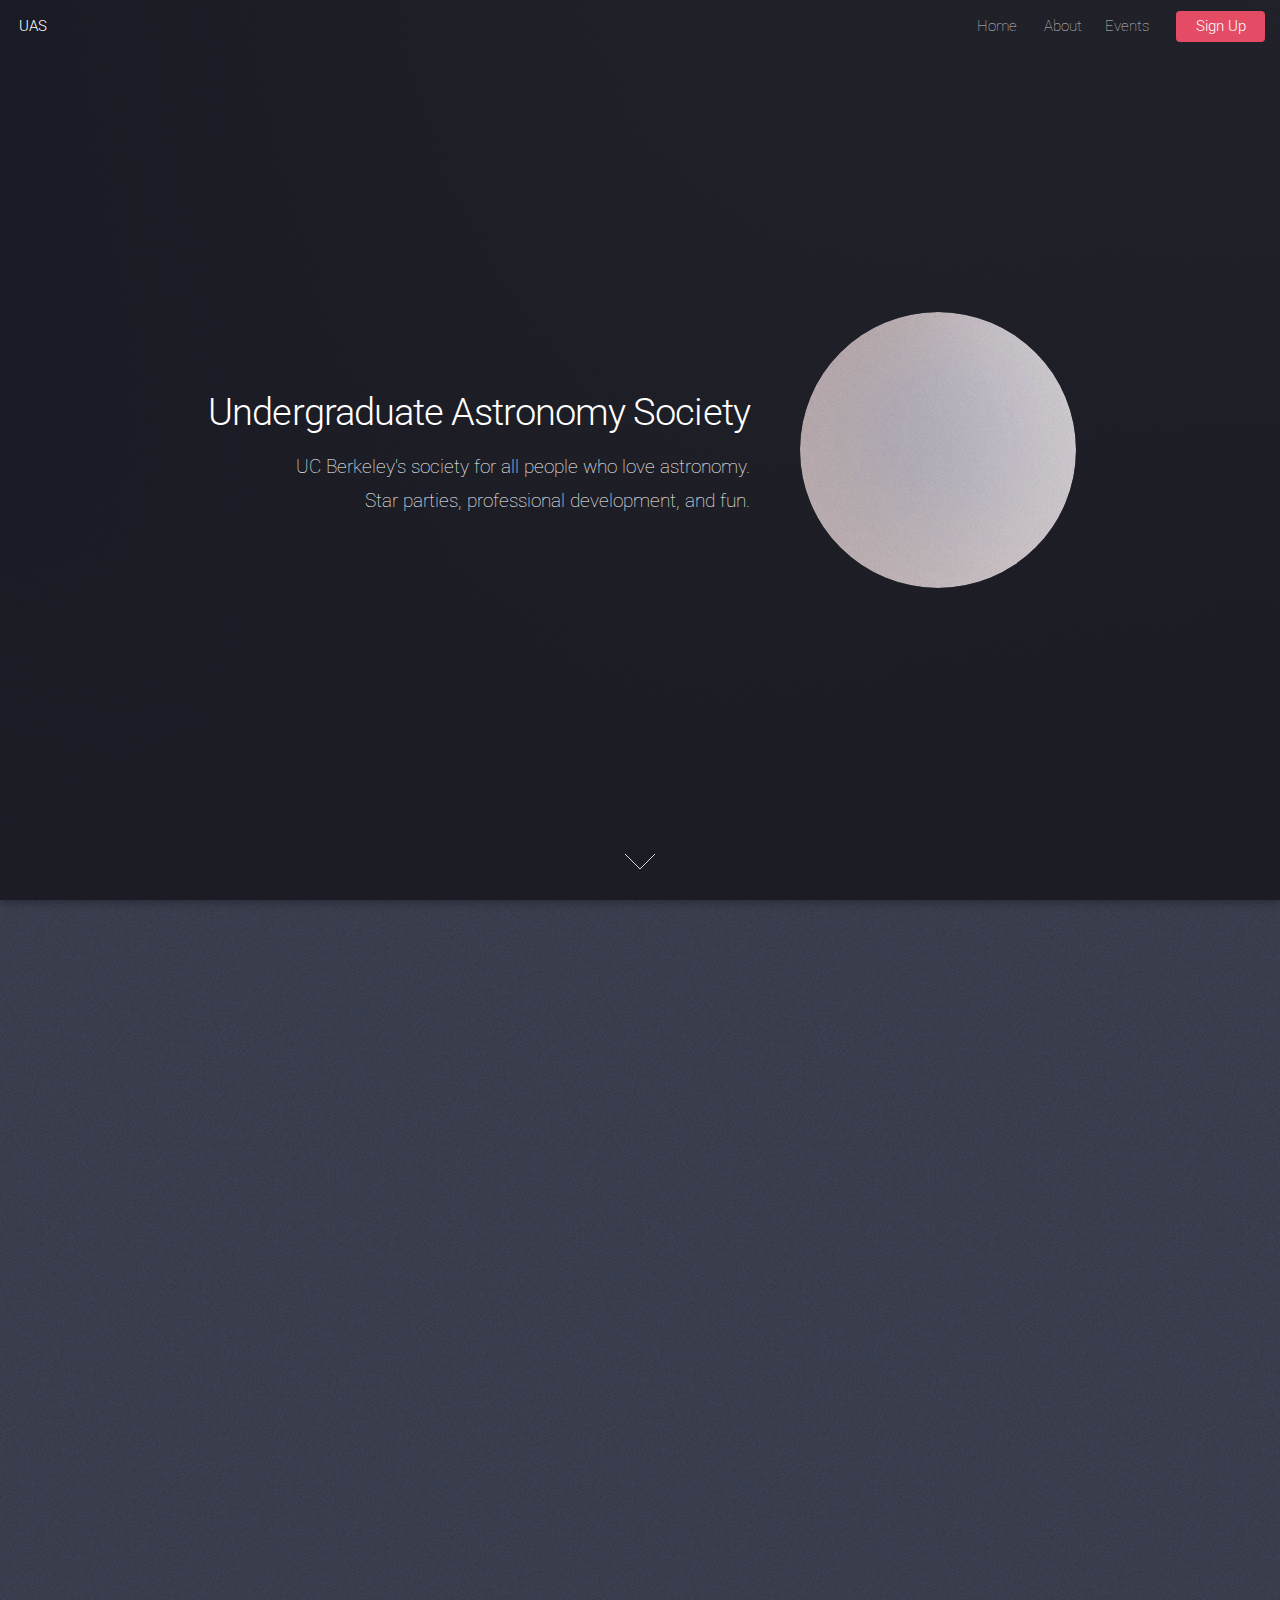
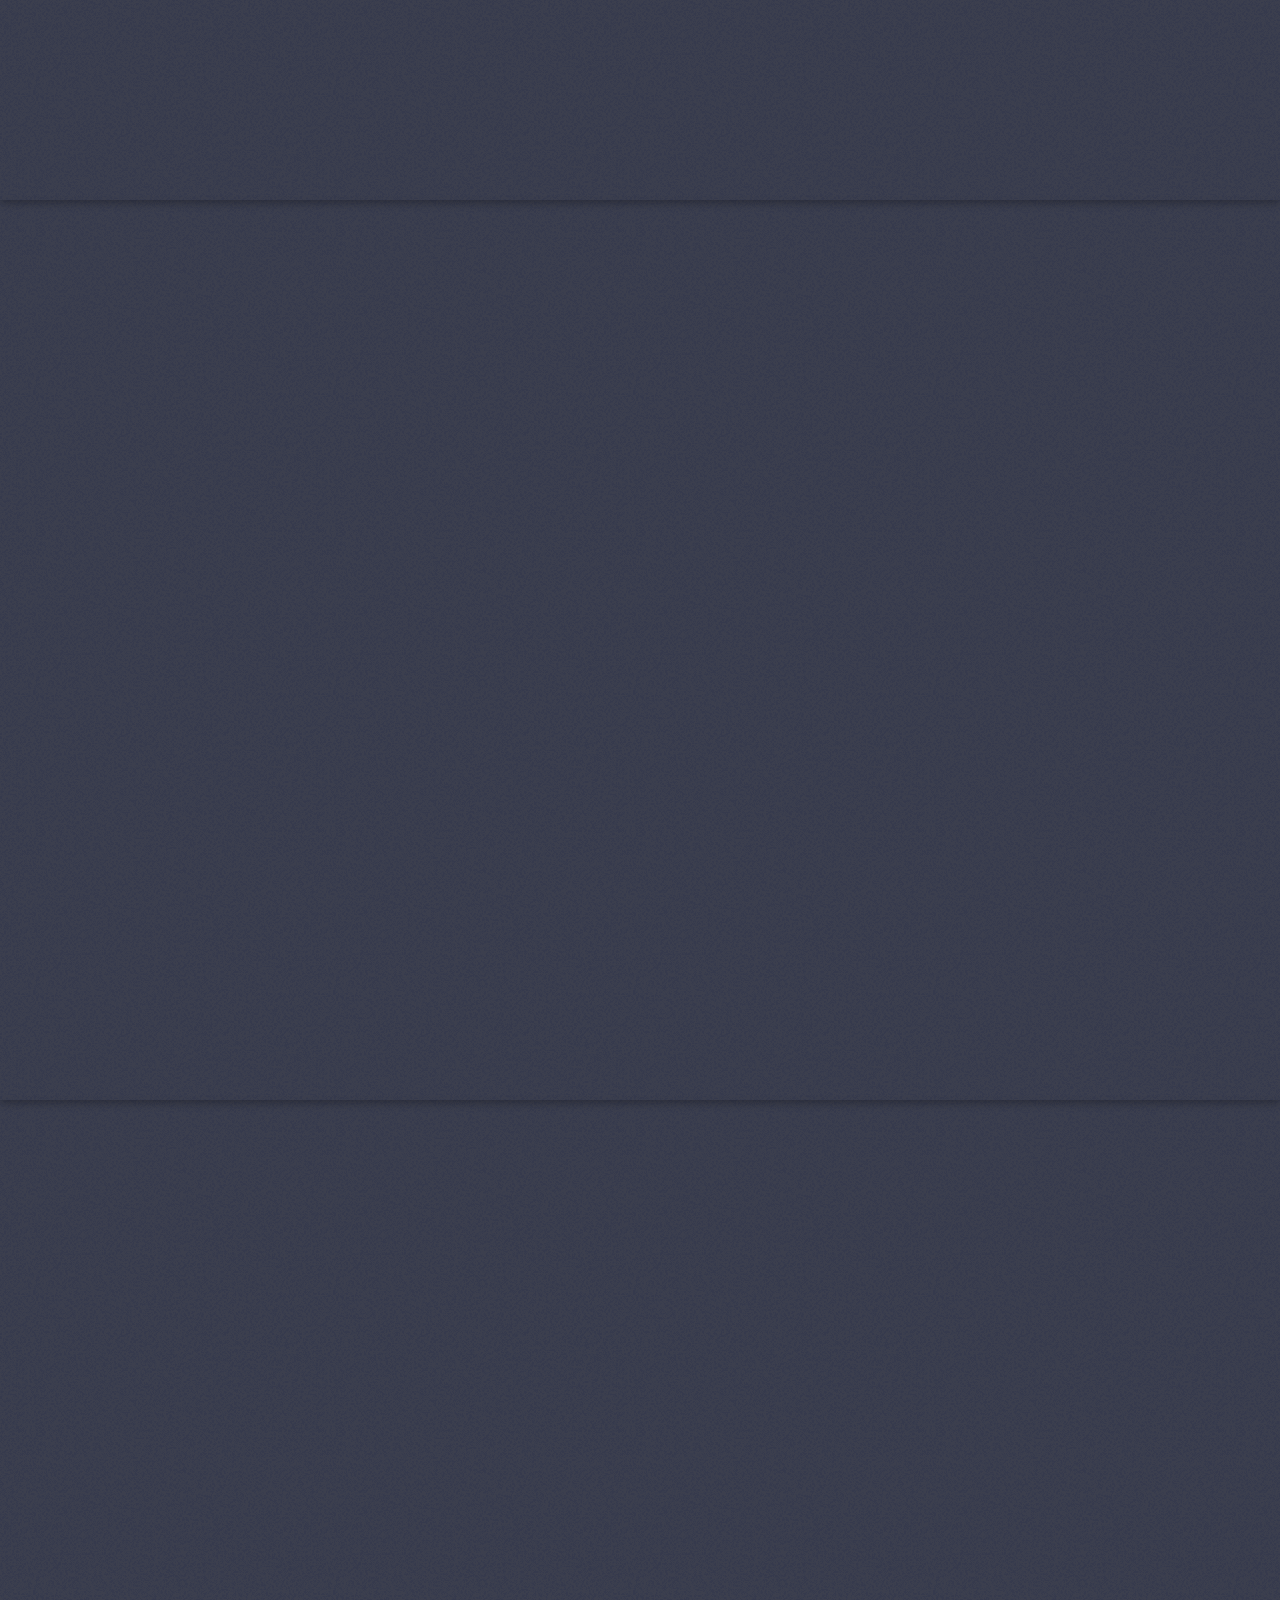
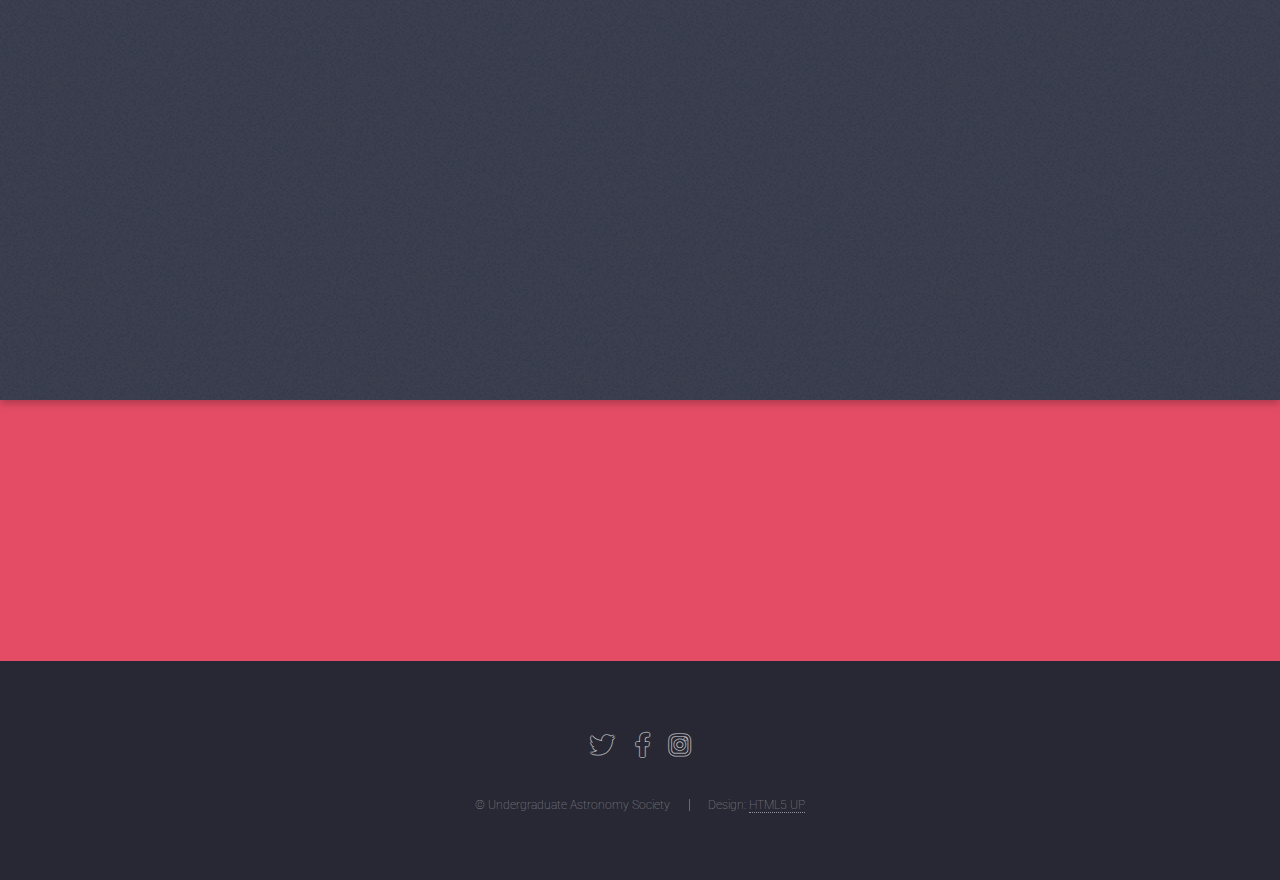
==== commit c3036821: "added stuff for the site, messed with general format" ====
--- a/sitestuff/index.html
+++ b/sitestuff/index.html
@@ -6,7 +6,7 @@
 -->
 <html>
 	<head>
-		<title>Landed by HTML5 UP</title>
+		<title>Undergraduate Astronomy Society</title>
 		<meta charset="utf-8" />
 		<meta name="viewport" content="width=device-width, initial-scale=1, user-scalable=no" />
 		<link rel="stylesheet" href="assets/css/main.css" />
@@ -17,29 +17,14 @@
 
 			<!-- Header -->
 				<header id="header">
-					<h1 id="logo"><a href="index.html">Landed</a></h1>
+					<h1 id="logo"><a href="index.html">UAS</a></h1>
 					<nav id="nav">
 						<ul>
 							<li><a href="index.html">Home</a></li>
 							<li>
-								<a href="#">Layouts</a>
-								<ul>
-									<li><a href="left-sidebar.html">Left Sidebar</a></li>
-									<li><a href="right-sidebar.html">Right Sidebar</a></li>
-									<li><a href="no-sidebar.html">No Sidebar</a></li>
-									<li>
-										<a href="#">Submenu</a>
-										<ul>
-											<li><a href="#">Option 1</a></li>
-											<li><a href="#">Option 2</a></li>
-											<li><a href="#">Option 3</a></li>
-											<li><a href="#">Option 4</a></li>
-										</ul>
-									</li>
-								</ul>
-							</li>
-							<li><a href="elements.html">Elements</a></li>
-							<li><a href="#" class="button primary">Sign Up</a></li>
+								<a href="about.html">About</a>
+							<li><a href="events.html">Events</a></li>
+							<li><a href="signup.html" class="button primary">Sign Up</a></li>
 						</ul>
 					</nav>
 				</header>
@@ -48,9 +33,9 @@
 				<section id="banner">
 					<div class="content">
 						<header>
-							<h2>The future has landed</h2>
-							<p>And there are no hoverboards or flying cars.<br />
-							Just apps. Lots of mother flipping apps.</p>
+							<h2>Undergraduate Astronomy Society</h2>
+							<p>UC Berkeley's society for all people who love astronomy.<br />
+							Star parties, professional development, and fun.</p>
 						</header>
 						<span class="image"><img src="images/pic01.jpg" alt="" /></span>
 					</div>
@@ -65,23 +50,27 @@
 							<div class="row">
 								<div class="col-4 col-12-medium">
 									<header>
-										<h2>Odio faucibus ipsum integer consequat</h2>
-										<p>Nascetur eu nibh vestibulum amet gravida nascetur praesent</p>
+										<h2>Star Parties </h2>
+										<p>Campbell Hall and Sidewalk Astronomy</p>
 									</header>
 								</div>
 								<div class="col-4 col-12-medium">
-									<p>Feugiat accumsan lorem eu ac lorem amet sed accumsan donec.
-									Blandit orci porttitor semper. Arcu phasellus tortor enim mi
-									nisi praesent dolor adipiscing. Integer mi sed nascetur cep aliquet
-									augue varius tempus lobortis porttitor accumsan consequat
-									adipiscing lorem dolor.</p>
+									<p>Star parties are weather dependent events where we take out the telescopes and look at the stars. These events
+										are open to the public and happen in a variety of locations. About once a month, we host star parties 
+									on the roof of Campbell hall using the Treffers telescope [how big is it?]. We also take out some of the smaller scopes
+								and set them up next to the dome and guide the public through a variety of targets and get to share our love of the stars with everyone
+							else. By joining UAS, you too can get trained to use these scopes and have the opportunity to teach the public all about observing.
+						Prior experience is not required to join UAS's team of observers, and its a great way to learn all about observational astronomy. </p>
 								</div>
 								<div class="col-4 col-12-medium">
-									<p>Morbi enim nascetur et placerat lorem sed iaculis neque ante
-									adipiscing adipiscing metus massa. Blandit orci porttitor semper.
-									Arcu phasellus tortor enim mi mi nisi praesent adipiscing. Integer
-									mi sed nascetur cep aliquet augue varius tempus. Feugiat lorem
-									ipsum dolor nullam.</p>
+									<p> Sidewalk astronomy is another major event we host as part of UAS. We bring the telescopes to the 
+										public and set them up right in Sproul Plaza. These happen any time theres a clear night, and volunteers
+										can operate the telescopes for a few hours and teach people all about the stars, and reach more people
+										who may not have been to Campbell or even a Berkeley student with access to the wealth of astronomy opportunites
+										availible here.
+										
+									</p>
+									<a href="events.html" class="button">Learn More</a>
 								</div>
 							</div>
 						</div>
@@ -94,12 +83,12 @@
 					<span class="image fit main"><img src="images/pic03.jpg" alt="" /></span>
 					<div class="content">
 						<header>
-							<h2>Interdum amet non magna accumsan</h2>
+							<h2>Professional Development</h2>
 							<p>Nunc commodo accumsan eget id nisi eu col volutpat magna</p>
 						</header>
 						<p>Feugiat accumsan lorem eu ac lorem amet ac arcu phasellus tortor enim mi mi nisi praesent adipiscing. Integer mi sed nascetur cep aliquet augue varius tempus lobortis porttitor lorem et accumsan consequat adipiscing lorem.</p>
 						<ul class="actions">
-							<li><a href="#" class="button">Learn More</a></li>
+							<li><a href="events.html" class="button">Learn More</a></li>
 						</ul>
 					</div>
 					<a href="#three" class="goto-next scrolly">Next</a>
@@ -110,73 +99,24 @@
 					<span class="image fit main bottom"><img src="images/pic04.jpg" alt="" /></span>
 					<div class="content">
 						<header>
-							<h2>Interdum felis blandit praesent sed augue</h2>
-							<p>Accumsan integer ultricies aliquam vel massa sapien phasellus</p>
+							<h2>Social Events</h2>
+							<p>Movie nights, game nights, and the Cluster program</p>
 						</header>
 						<p>Feugiat accumsan lorem eu ac lorem amet ac arcu phasellus tortor enim mi mi nisi praesent adipiscing. Integer mi sed nascetur cep aliquet augue varius tempus lobortis porttitor lorem et accumsan consequat adipiscing lorem.</p>
 						<ul class="actions">
-							<li><a href="#" class="button">Learn More</a></li>
+							<li><a href="events.html" class="button">Learn More</a></li>
 						</ul>
 					</div>
 					<a href="#four" class="goto-next scrolly">Next</a>
-				</section>
-
-			<!-- Four -->
-				<section id="four" class="wrapper style1 special fade-up">
-					<div class="container">
-						<header class="major">
-							<h2>Accumsan sed tempus adipiscing blandit</h2>
-							<p>Iaculis ac volutpat vis non enim gravida nisi faucibus posuere arcu consequat</p>
-						</header>
-						<div class="box alt">
-							<div class="row gtr-uniform">
-								<section class="col-4 col-6-medium col-12-xsmall">
-									<span class="icon solid alt major fa-chart-area"></span>
-									<h3>Ipsum sed commodo</h3>
-									<p>Feugiat accumsan lorem eu ac lorem amet accumsan donec. Blandit orci porttitor.</p>
-								</section>
-								<section class="col-4 col-6-medium col-12-xsmall">
-									<span class="icon solid alt major fa-comment"></span>
-									<h3>Eleifend lorem ornare</h3>
-									<p>Feugiat accumsan lorem eu ac lorem amet accumsan donec. Blandit orci porttitor.</p>
-								</section>
-								<section class="col-4 col-6-medium col-12-xsmall">
-									<span class="icon solid alt major fa-flask"></span>
-									<h3>Cubilia cep lobortis</h3>
-									<p>Feugiat accumsan lorem eu ac lorem amet accumsan donec. Blandit orci porttitor.</p>
-								</section>
-								<section class="col-4 col-6-medium col-12-xsmall">
-									<span class="icon solid alt major fa-paper-plane"></span>
-									<h3>Non semper interdum</h3>
-									<p>Feugiat accumsan lorem eu ac lorem amet accumsan donec. Blandit orci porttitor.</p>
-								</section>
-								<section class="col-4 col-6-medium col-12-xsmall">
-									<span class="icon solid alt major fa-file"></span>
-									<h3>Odio laoreet accumsan</h3>
-									<p>Feugiat accumsan lorem eu ac lorem amet accumsan donec. Blandit orci porttitor.</p>
-								</section>
-								<section class="col-4 col-6-medium col-12-xsmall">
-									<span class="icon solid alt major fa-lock"></span>
-									<h3>Massa arcu accumsan</h3>
-									<p>Feugiat accumsan lorem eu ac lorem amet accumsan donec. Blandit orci porttitor.</p>
-								</section>
-							</div>
-						</div>
-						<footer class="major">
-							<ul class="actions special">
-								<li><a href="#" class="button">Magna sed feugiat</a></li>
-							</ul>
-						</footer>
-					</div>
 				</section>
 
 			<!-- Five -->
 				<section id="five" class="wrapper style2 special fade">
 					<div class="container">
 						<header>
-							<h2>Magna faucibus lorem diam</h2>
-							<p>Ante metus praesent faucibus ante integer id accumsan eleifend</p>
+							<h2>Join our Mailing List</h2>
 						</header>
+						<!--embed google form link here-->
 						<form method="post" action="#" class="cta">
 							<div class="row gtr-uniform gtr-50">
 								<div class="col-8 col-12-xsmall"><input type="email" name="email" id="email" placeholder="Your Email Address" /></div>
@@ -191,13 +131,10 @@
 					<ul class="icons">
 						<li><a href="#" class="icon brands alt fa-twitter"><span class="label">Twitter</span></a></li>
 						<li><a href="#" class="icon brands alt fa-facebook-f"><span class="label">Facebook</span></a></li>
-						<li><a href="#" class="icon brands alt fa-linkedin-in"><span class="label">LinkedIn</span></a></li>
 						<li><a href="#" class="icon brands alt fa-instagram"><span class="label">Instagram</span></a></li>
-						<li><a href="#" class="icon brands alt fa-github"><span class="label">GitHub</span></a></li>
-						<li><a href="#" class="icon solid alt fa-envelope"><span class="label">Email</span></a></li>
 					</ul>
 					<ul class="copyright">
-						<li>&copy; Untitled. All rights reserved.</li><li>Design: <a href="http://html5up.net">HTML5 UP</a></li>
+						<li>&copy; Undergraduate Astronomy Society</li><li>Design: <a href="http://html5up.net">HTML5 UP</a></li>
 					</ul>
 				</footer>
 
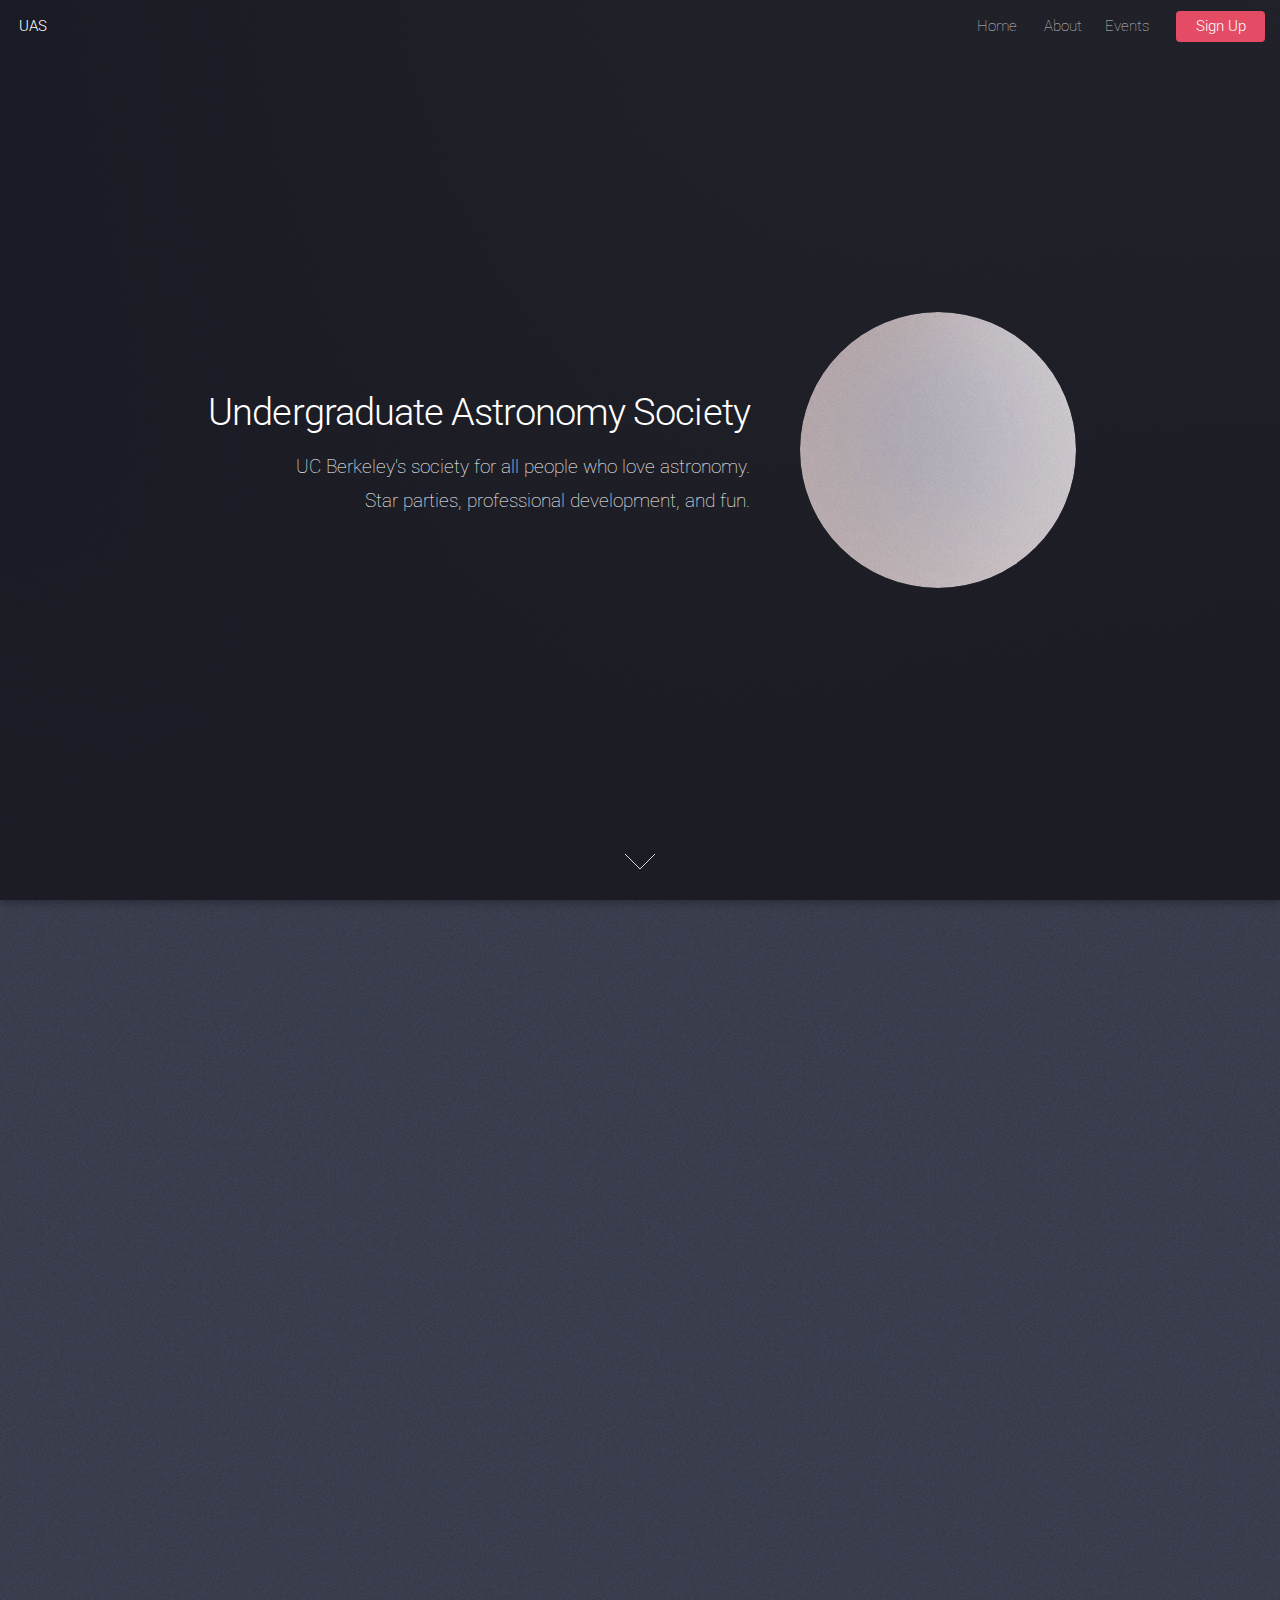
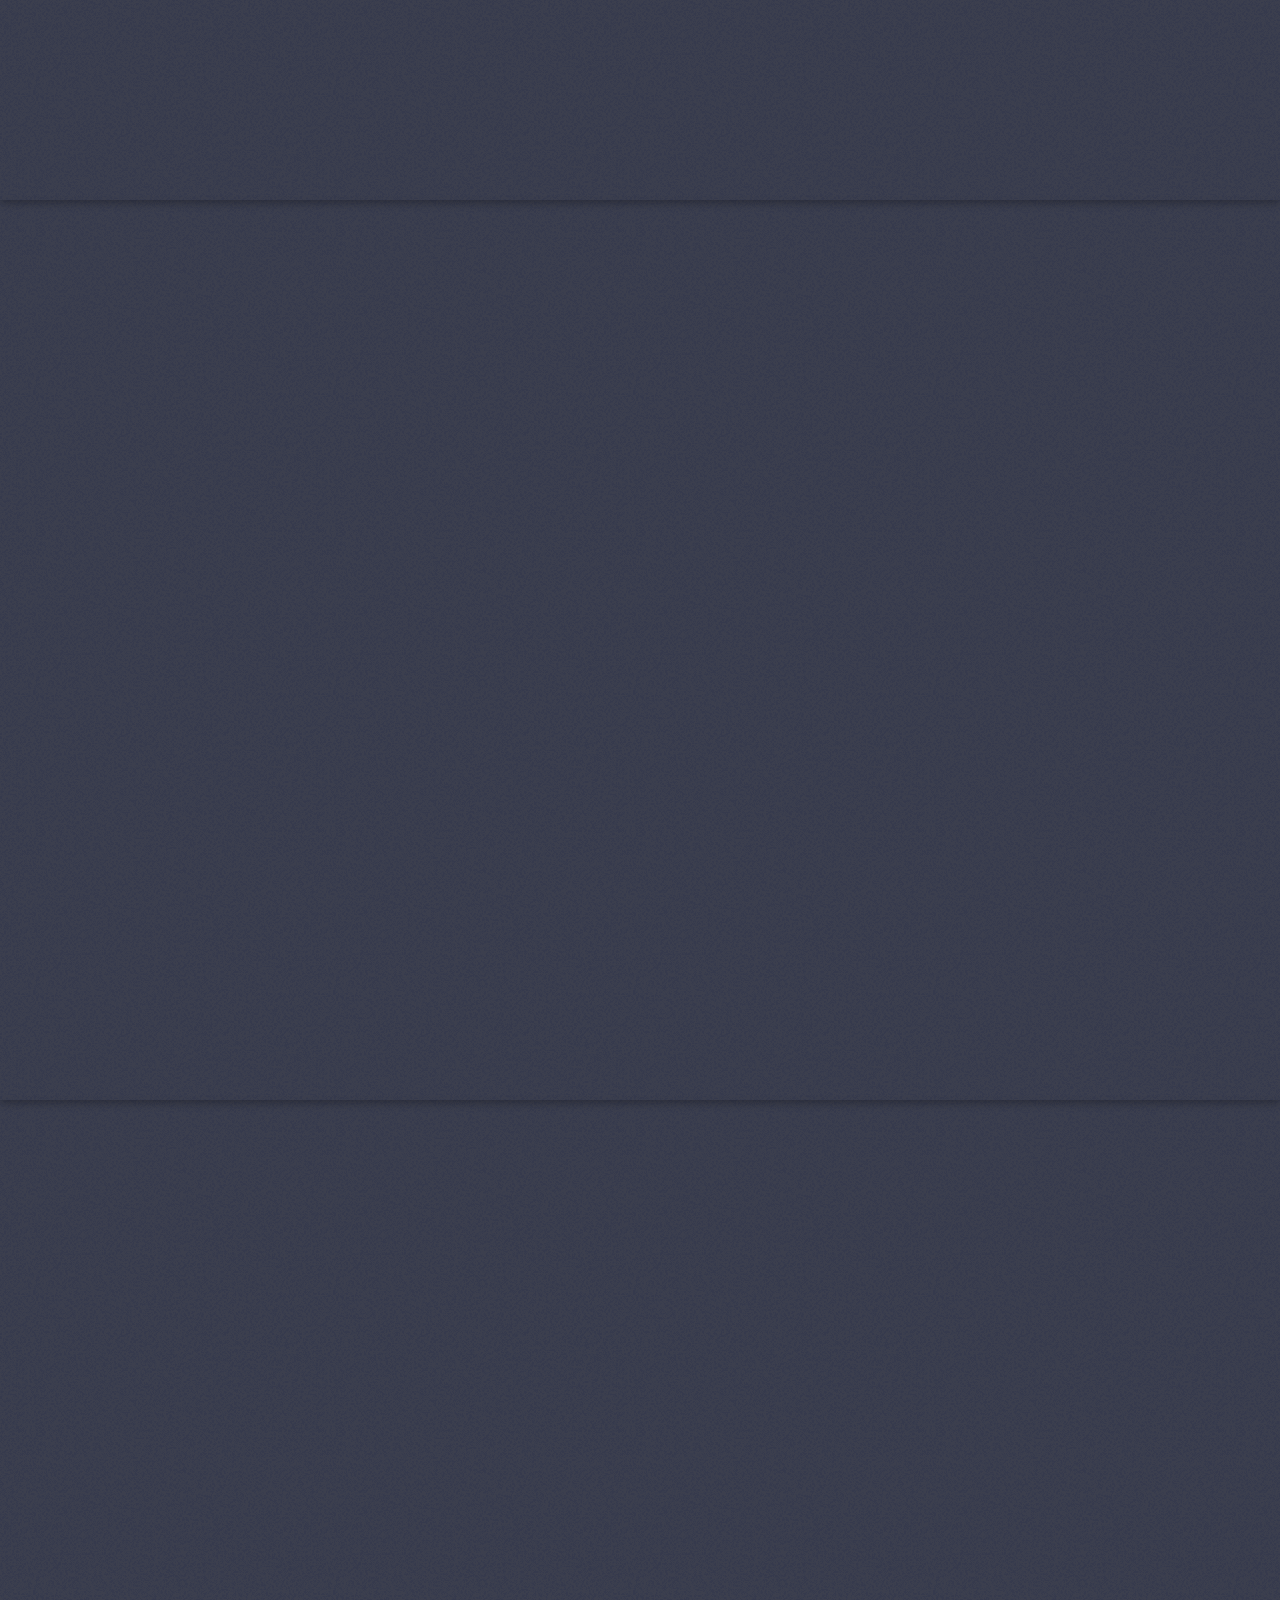
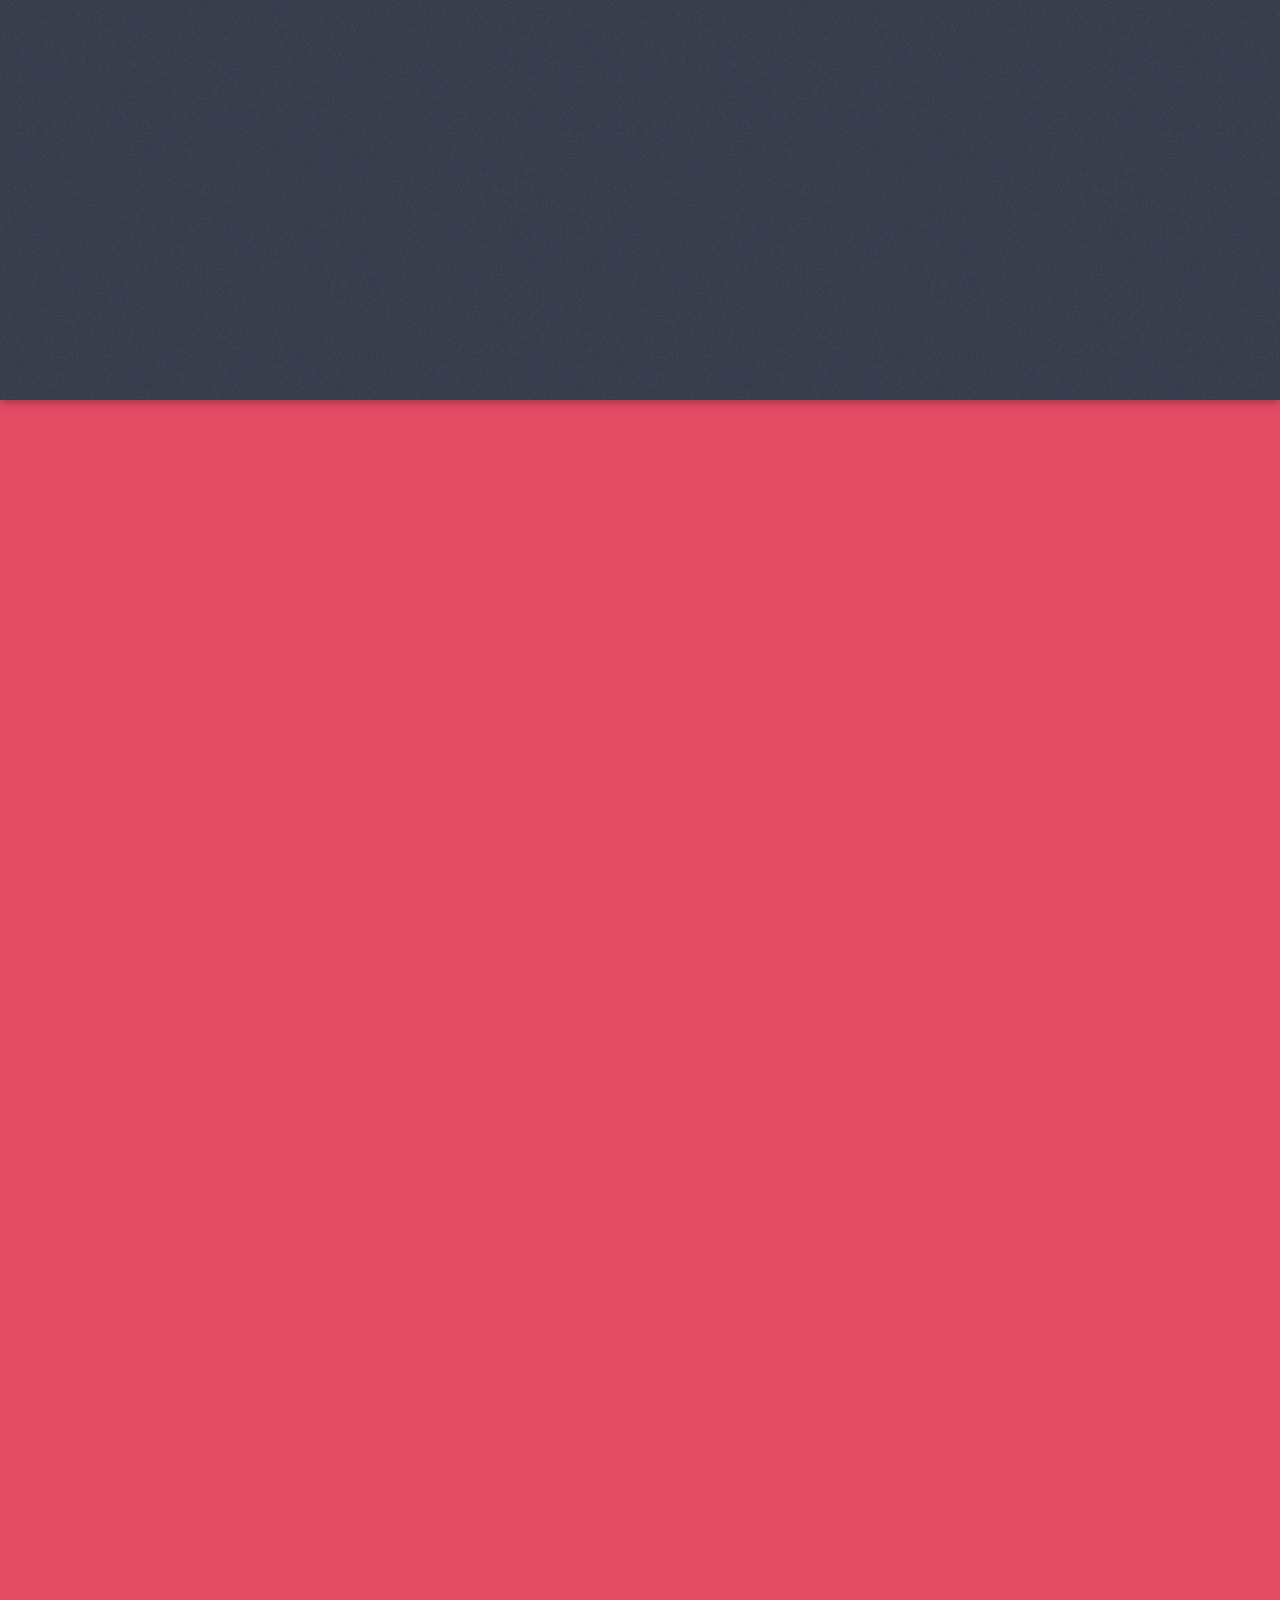
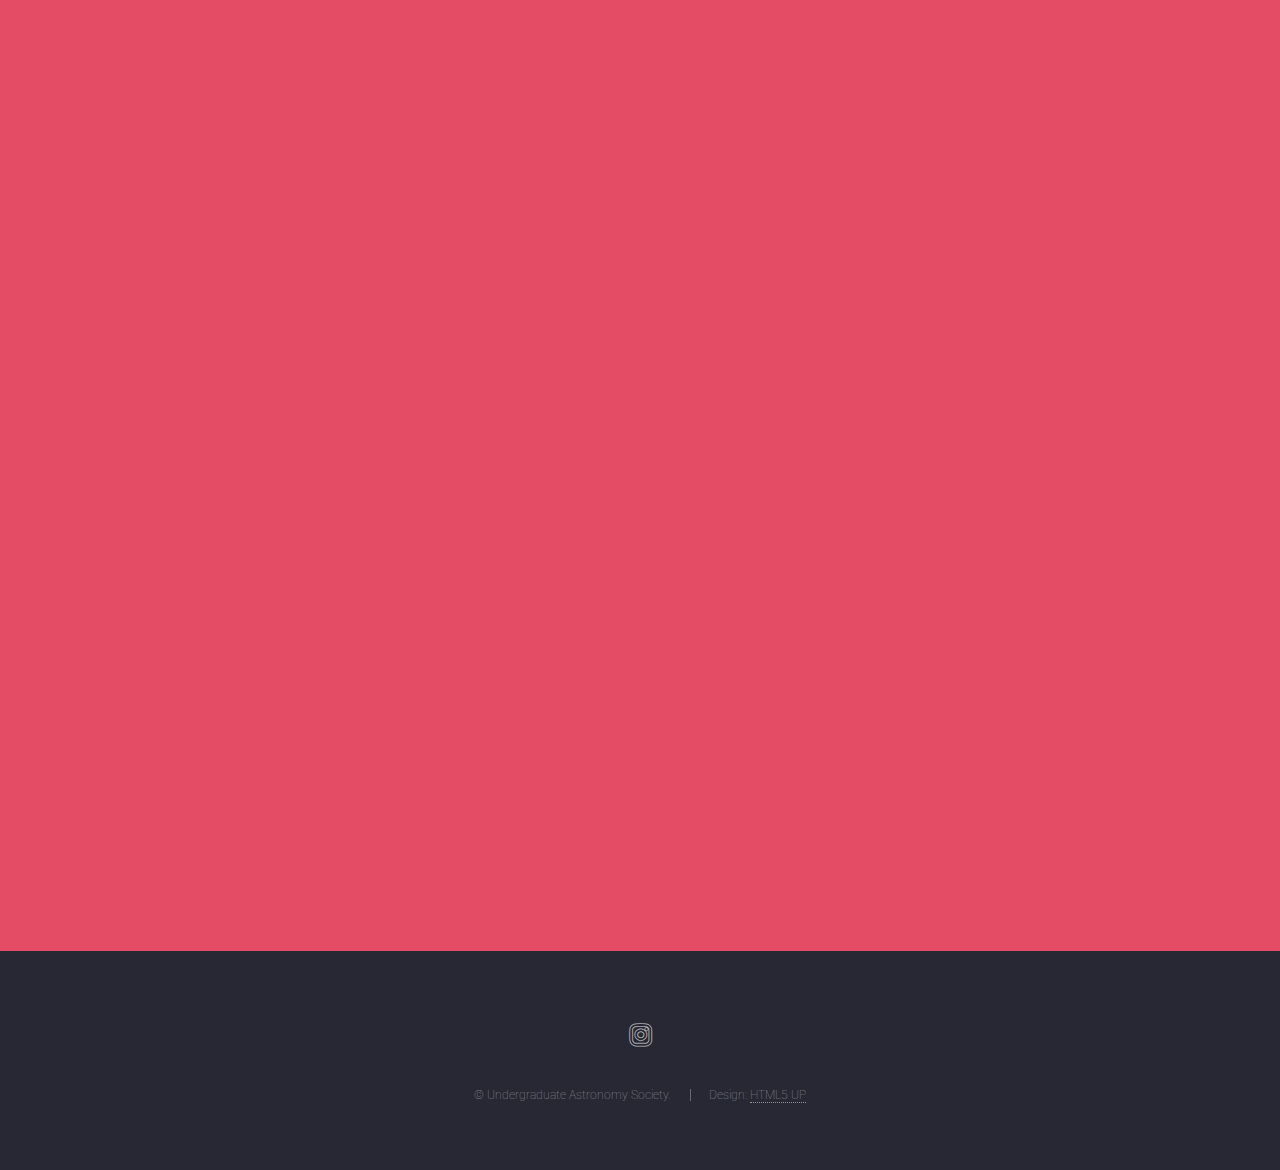
==== commit bd2c1a58: "added the embeded and the insta at the footer" ====
--- a/sitestuff/index.html
+++ b/sitestuff/index.html
@@ -117,26 +117,22 @@
 							<h2>Join our Mailing List</h2>
 						</header>
 						<!--embed google form link here-->
-						<form method="post" action="#" class="cta">
-							<div class="row gtr-uniform gtr-50">
-								<div class="col-8 col-12-xsmall"><input type="email" name="email" id="email" placeholder="Your Email Address" /></div>
-								<div class="col-4 col-12-xsmall"><input type="submit" value="Get Started" class="fit primary" /></div>
-							</div>
-						</form>
+						<center>
+						<iframe src="https://docs.google.com/forms/d/e/1FAIpQLSfzh7WicXsPzkMkC-Wx7CS3ZfUiUFwjLMgRzpm0H9MJgwGLLQ/viewform?embedded=true" width="640" height="1958" frameborder="0" marginheight="0" marginwidth="0">Loading…</iframe>
+					    </center>
+
 					</div>
 				</section>
 
 			<!-- Footer -->
-				<footer id="footer">
-					<ul class="icons">
-						<li><a href="#" class="icon brands alt fa-twitter"><span class="label">Twitter</span></a></li>
-						<li><a href="#" class="icon brands alt fa-facebook-f"><span class="label">Facebook</span></a></li>
-						<li><a href="#" class="icon brands alt fa-instagram"><span class="label">Instagram</span></a></li>
-					</ul>
-					<ul class="copyright">
-						<li>&copy; Undergraduate Astronomy Society</li><li>Design: <a href="http://html5up.net">HTML5 UP</a></li>
-					</ul>
-				</footer>
+			<footer id="footer">
+				<ul class="icons">
+					<li><a href="https://www.instagram.com/uasberkeley/" class="icon brands alt fa-instagram"><span class="label">Instagram</span></a></li>
+				</ul>
+				<ul class="copyright">
+					<li>&copy; Undergraduate Astronomy Society.</li><li>Design: <a href="http://html5up.net">HTML5 UP</a></li>
+				</ul>
+			</footer>
 
 		</div>
 
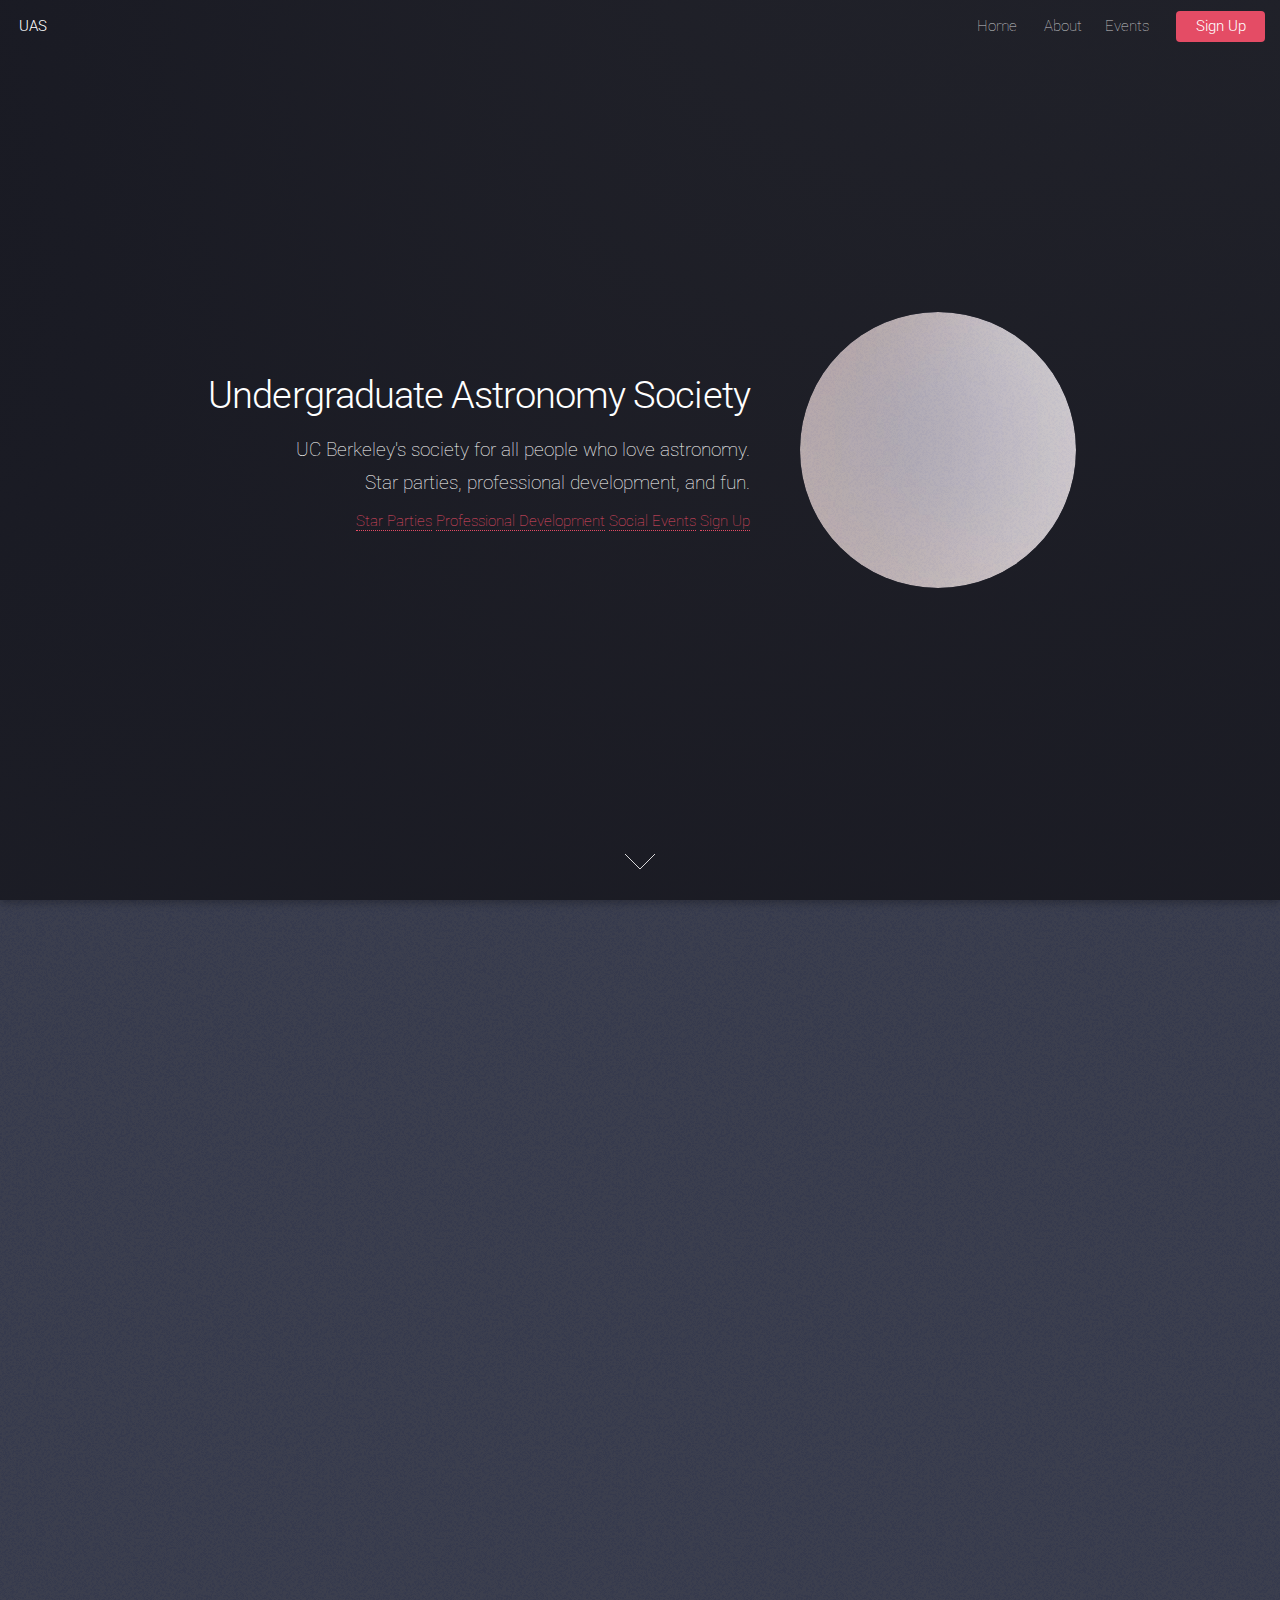
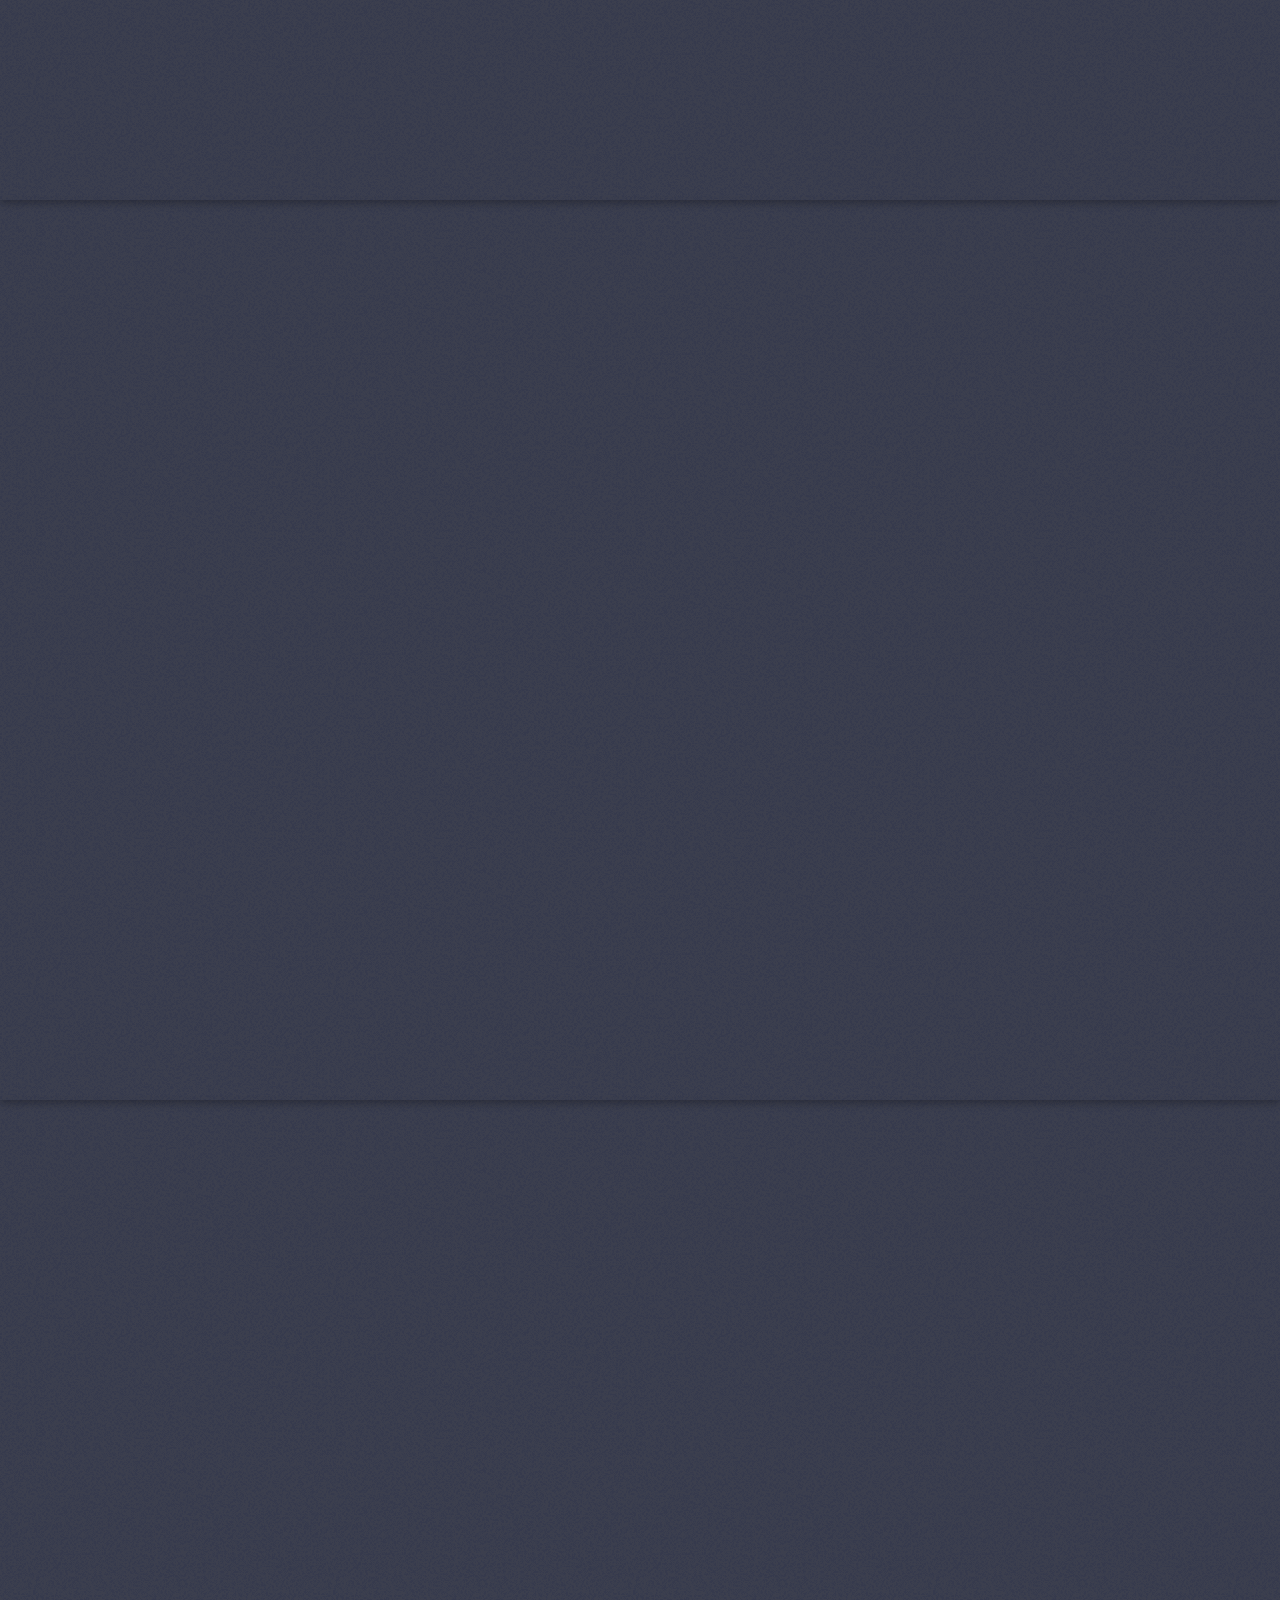
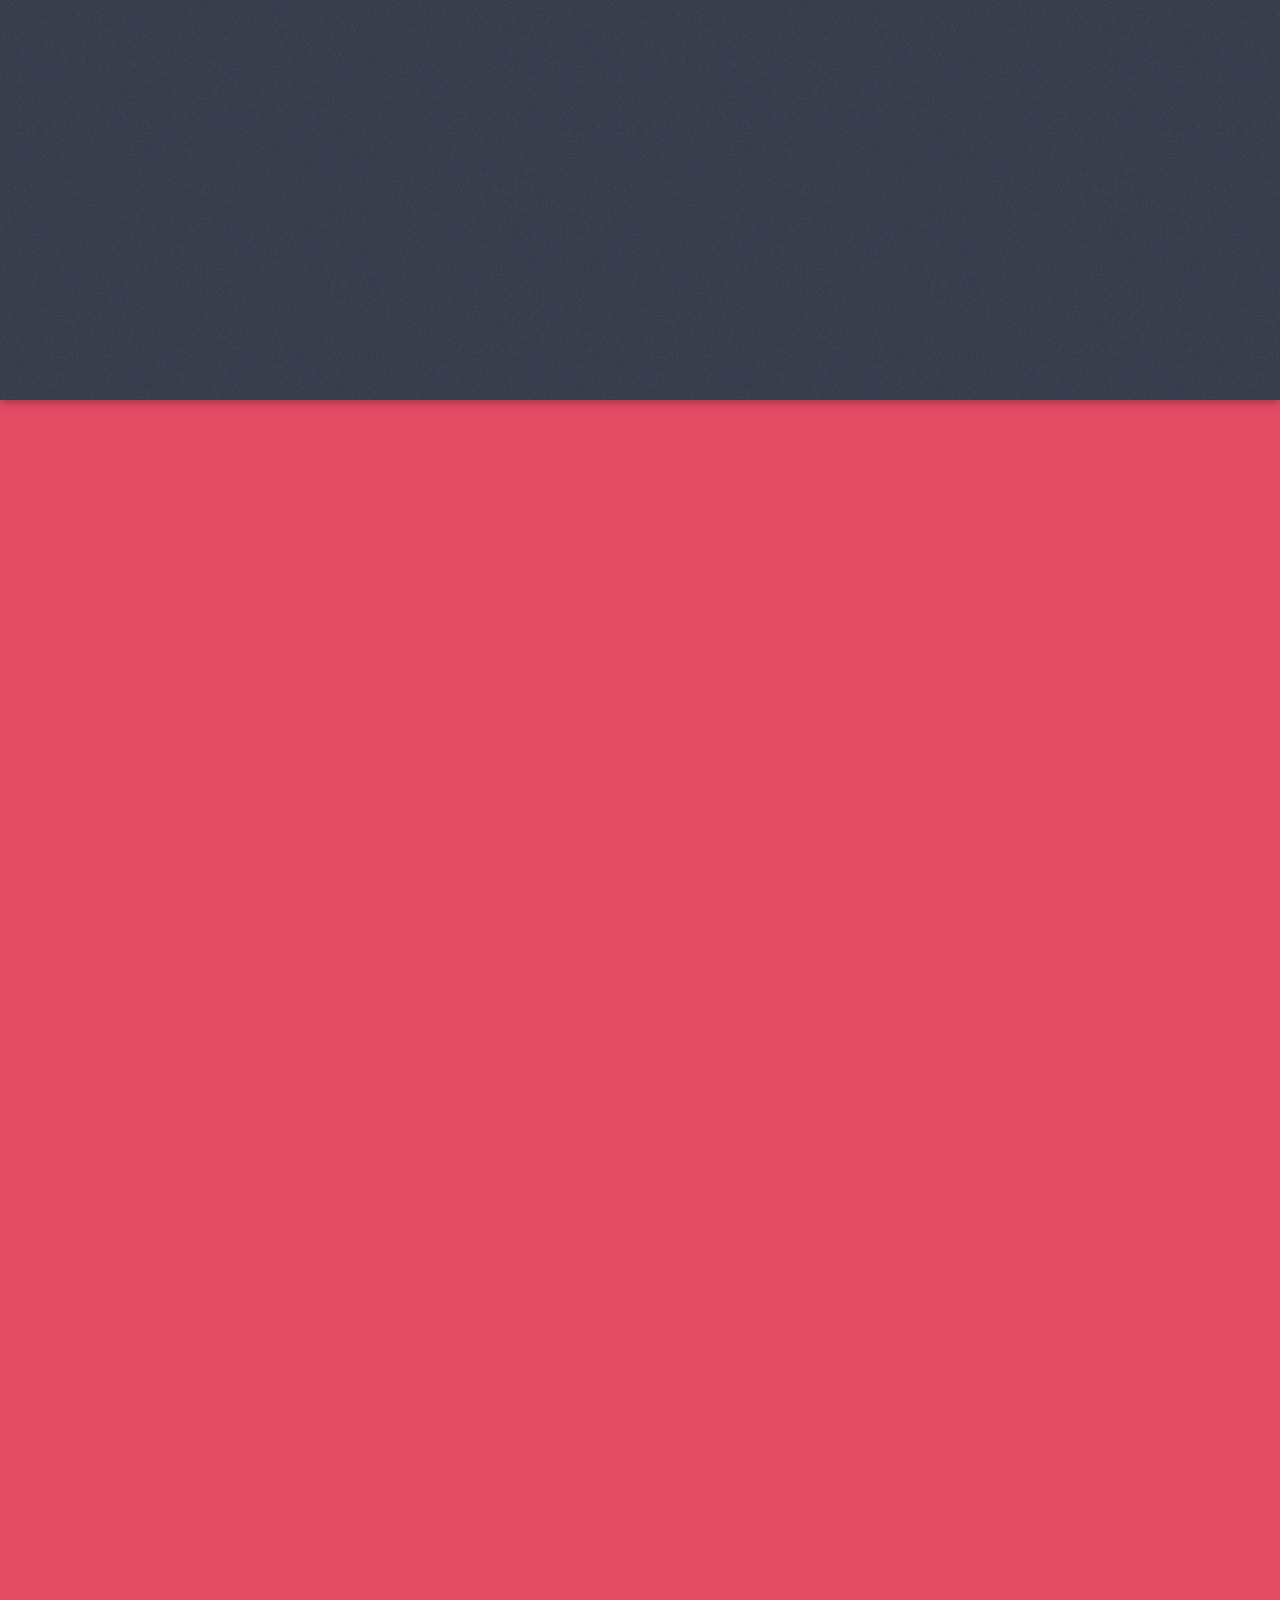
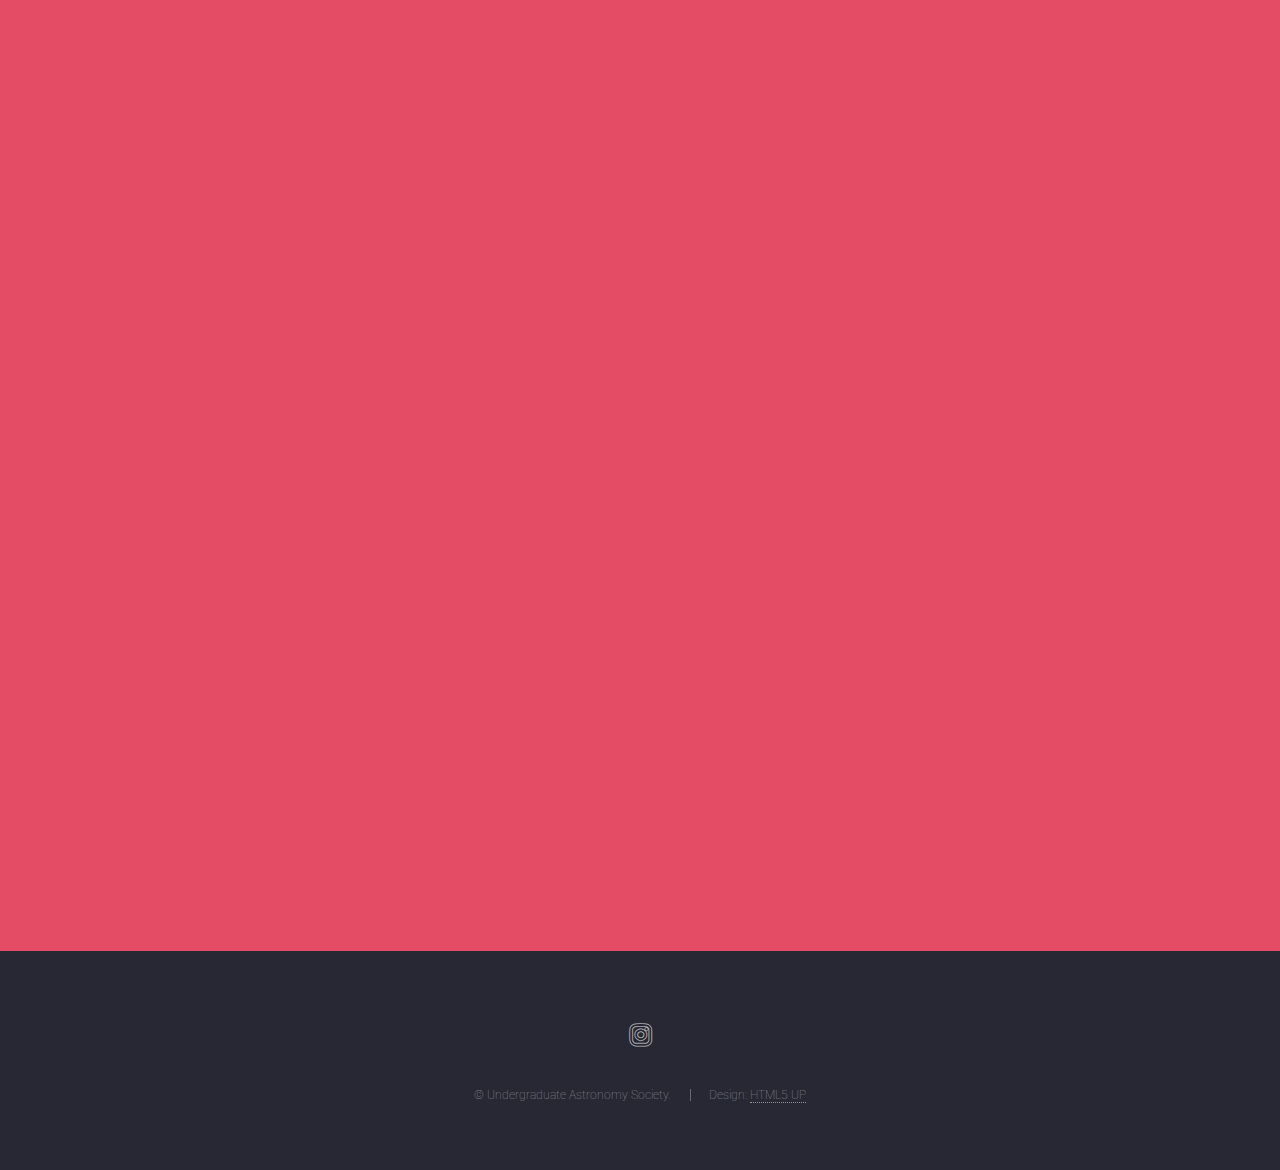
==== commit ccfd739a: "added links at the top to the sections of the top page" ====
--- a/sitestuff/index.html
+++ b/sitestuff/index.html
@@ -36,6 +36,7 @@
 							<h2>Undergraduate Astronomy Society</h2>
 							<p>UC Berkeley's society for all people who love astronomy.<br />
 							Star parties, professional development, and fun.</p>
+							<p><a href = "#one">Star Parties</a> <a href = '#two'> Professional Development</a> <a href="#three"> Social Events</a> <a href = "#five"> Sign Up</a></p>
 						</header>
 						<span class="image"><img src="images/pic01.jpg" alt="" /></span>
 					</div>
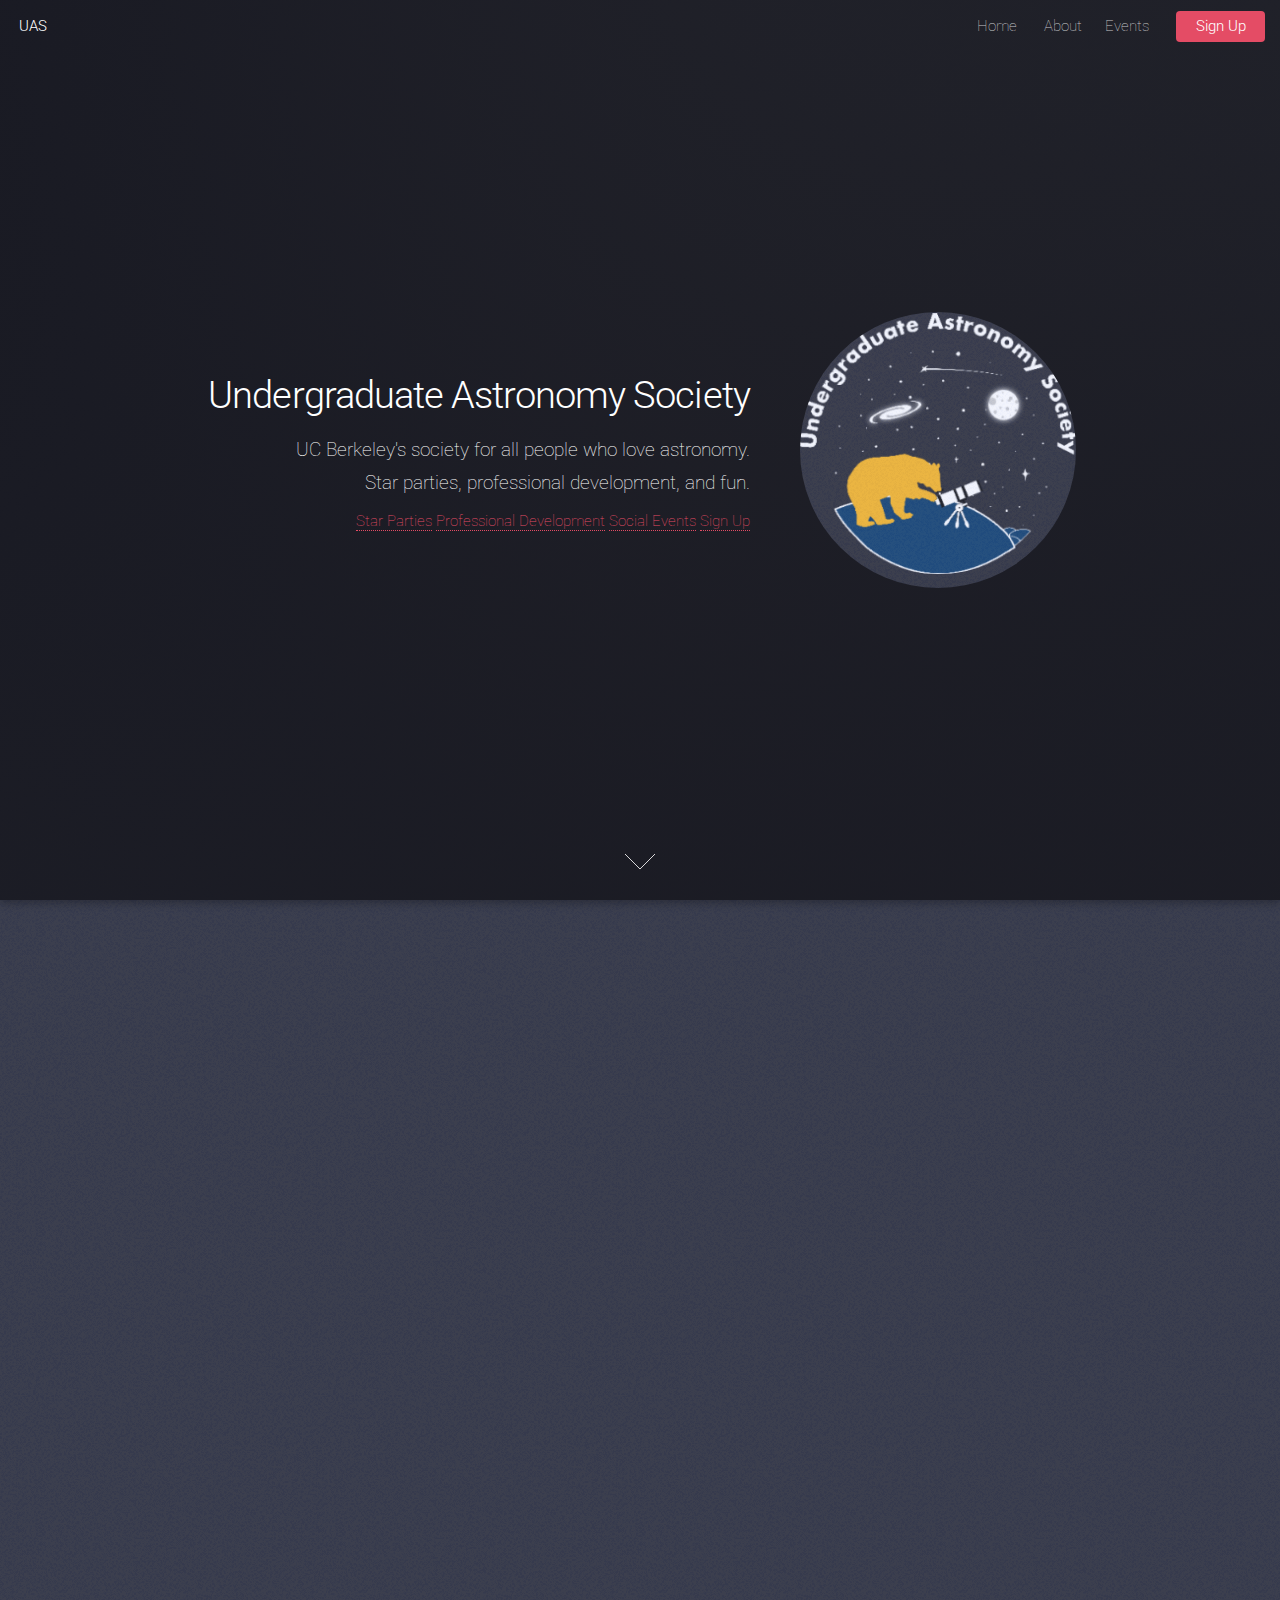
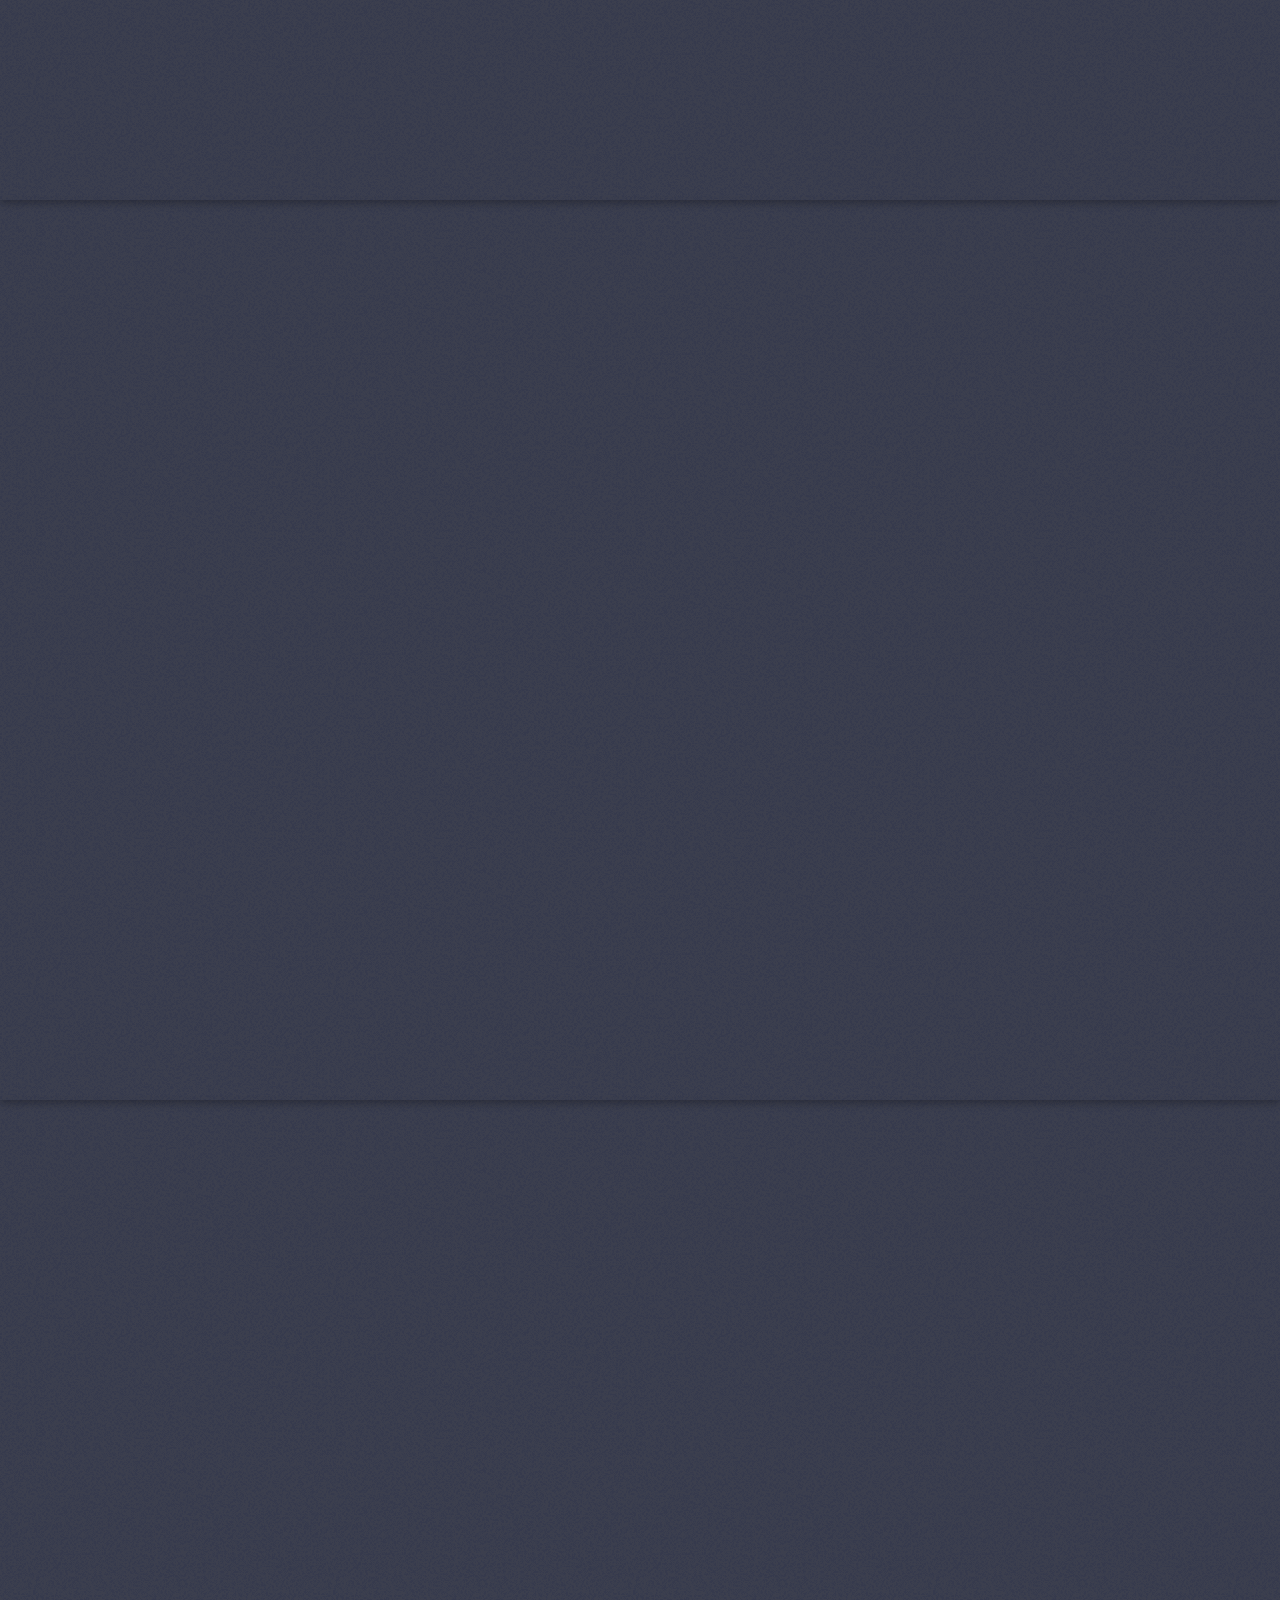
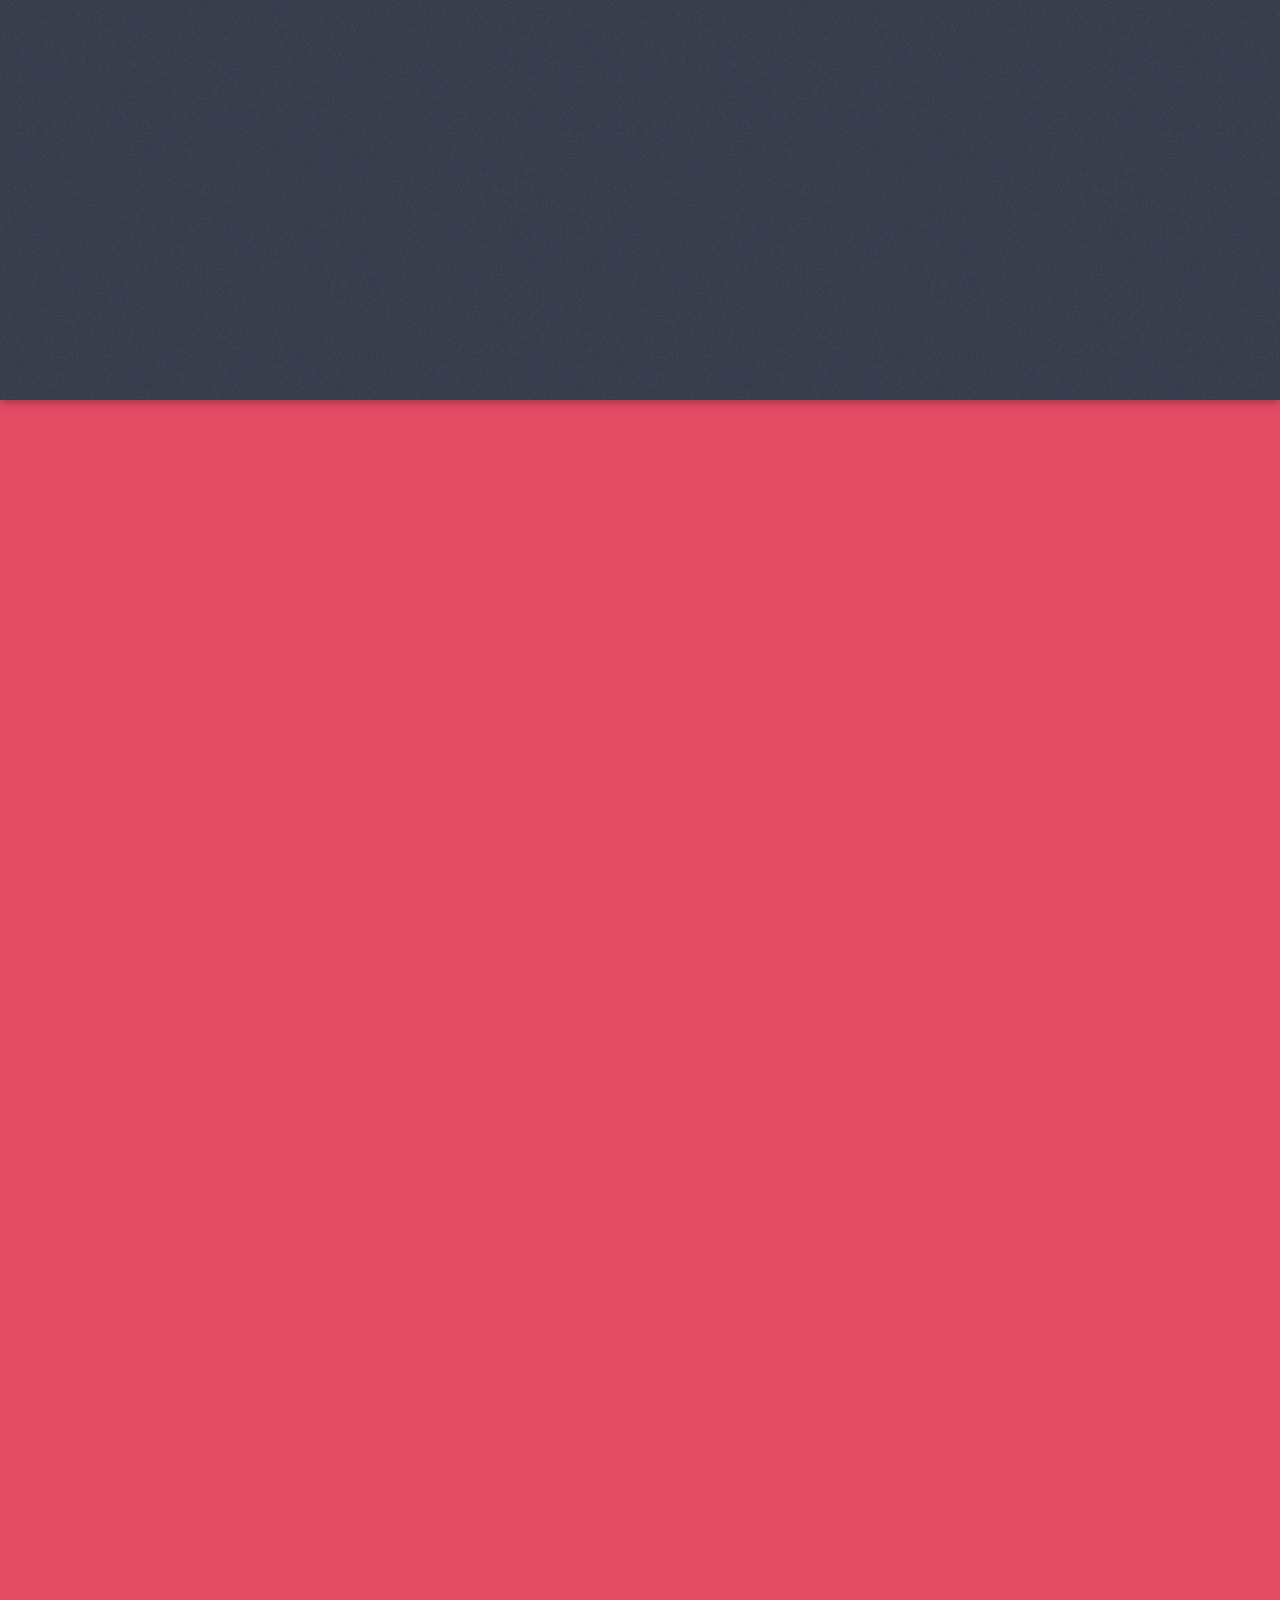
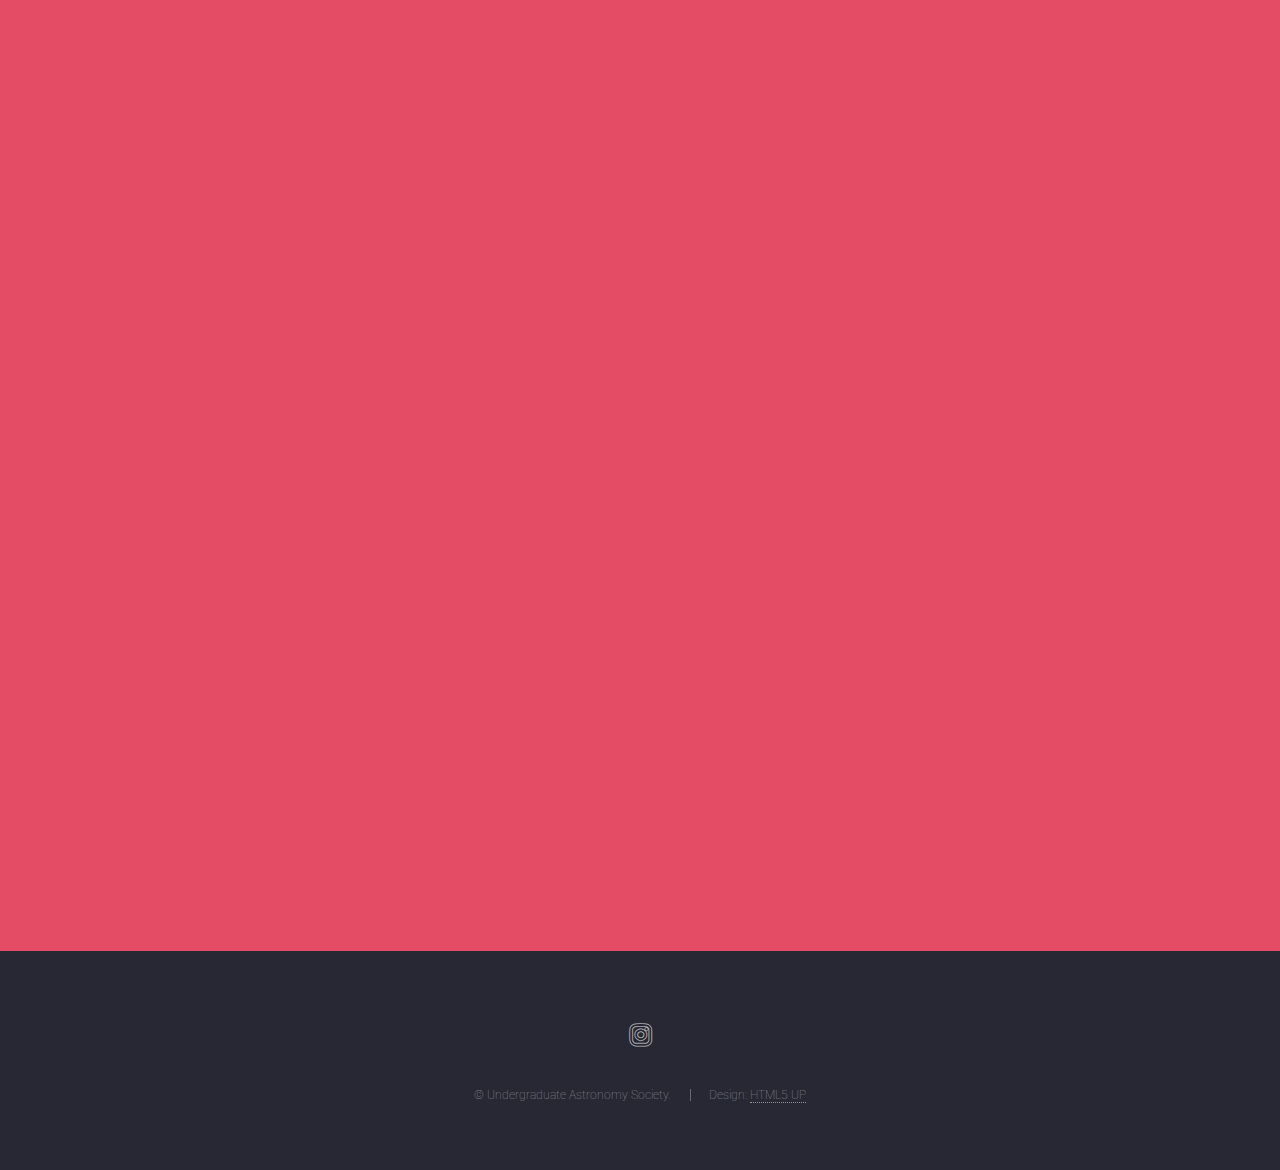
==== commit d2b84e73: "yuh" ====
--- a/sitestuff/index.html
+++ b/sitestuff/index.html
@@ -38,14 +38,14 @@
 							Star parties, professional development, and fun.</p>
 							<p><a href = "#one">Star Parties</a> <a href = '#two'> Professional Development</a> <a href="#three"> Social Events</a> <a href = "#five"> Sign Up</a></p>
 						</header>
-						<span class="image"><img src="images/pic01.jpg" alt="" /></span>
+						<span class="image"><img src="unnamed.png" alt="uas logo" /></span>
 					</div>
 					<a href="#one" class="goto-next scrolly">Next</a>
 				</section>
 
 			<!-- One -->
 				<section id="one" class="spotlight style1 bottom">
-					<span class="image fit main"><img src="images/pic02.jpg" alt="" /></span>
+					<span class="image fit main"><img src="eVscope-20221111-051014.png" alt="telescopepic" /></span>
 					<div class="content">
 						<div class="container">
 							<div class="row">
@@ -81,13 +81,14 @@
 
 			<!-- Two -->
 				<section id="two" class="spotlight style2 right">
-					<span class="image fit main"><img src="images/pic03.jpg" alt="" /></span>
+					<span class="image fit main"><img src="5F1E371E-FAC5-434B-8183-2B4714D02F4F_1_105_c.jpeg" alt="" /></span>
 					<div class="content">
 						<header>
 							<h2>Professional Development</h2>
-							<p>Nunc commodo accumsan eget id nisi eu col volutpat magna</p>
+							<p>Research talks, workshops, and More</p>
 						</header>
-						<p>Feugiat accumsan lorem eu ac lorem amet ac arcu phasellus tortor enim mi mi nisi praesent adipiscing. Integer mi sed nascetur cep aliquet augue varius tempus lobortis porttitor lorem et accumsan consequat adipiscing lorem.</p>
+						<p>UAS hosts events and meetings devoted to exposing people to astro research, providing training for useful 
+							(and fun) astronomy related skills, and connecting members to astro faculty and department leaders.</p>
 						<ul class="actions">
 							<li><a href="events.html" class="button">Learn More</a></li>
 						</ul>
@@ -97,13 +98,17 @@
 
 			<!-- Three -->
 				<section id="three" class="spotlight style3 left">
-					<span class="image fit main bottom"><img src="images/pic04.jpg" alt="" /></span>
+					<span class="image fit main bottom"><img src="4322B15E-6F55-4B51-A5F8-26BD10861200.jpg" alt="" /></span>
 					<div class="content">
 						<header>
 							<h2>Social Events</h2>
 							<p>Movie nights, game nights, and the Cluster program</p>
 						</header>
-						<p>Feugiat accumsan lorem eu ac lorem amet ac arcu phasellus tortor enim mi mi nisi praesent adipiscing. Integer mi sed nascetur cep aliquet augue varius tempus lobortis porttitor lorem et accumsan consequat adipiscing lorem.</p>
+						<p>We host movie nights and game nights to provide a comfortable and engaging environment for 
+							astro community members to get to know each other. Our new cluster program aims to promote 
+							smaller scale community building by supporting small group informal meetings for younger 
+							students and older cluster heads who can provide guidance.
+						</p>
 						<ul class="actions">
 							<li><a href="events.html" class="button">Learn More</a></li>
 						</ul>
--- a/sitestuff/assets/css/main.css
+++ b/sitestuff/assets/css/main.css
@@ -4108,4 +4108,15 @@
 						padding: 0;
 					}
 
-	}+	}
+
+	#people {
+		.row {
+			display: flex;
+		  }
+		  
+		  .column {
+			flex: 50%;
+			padding: 5px;
+		  }
+	  }